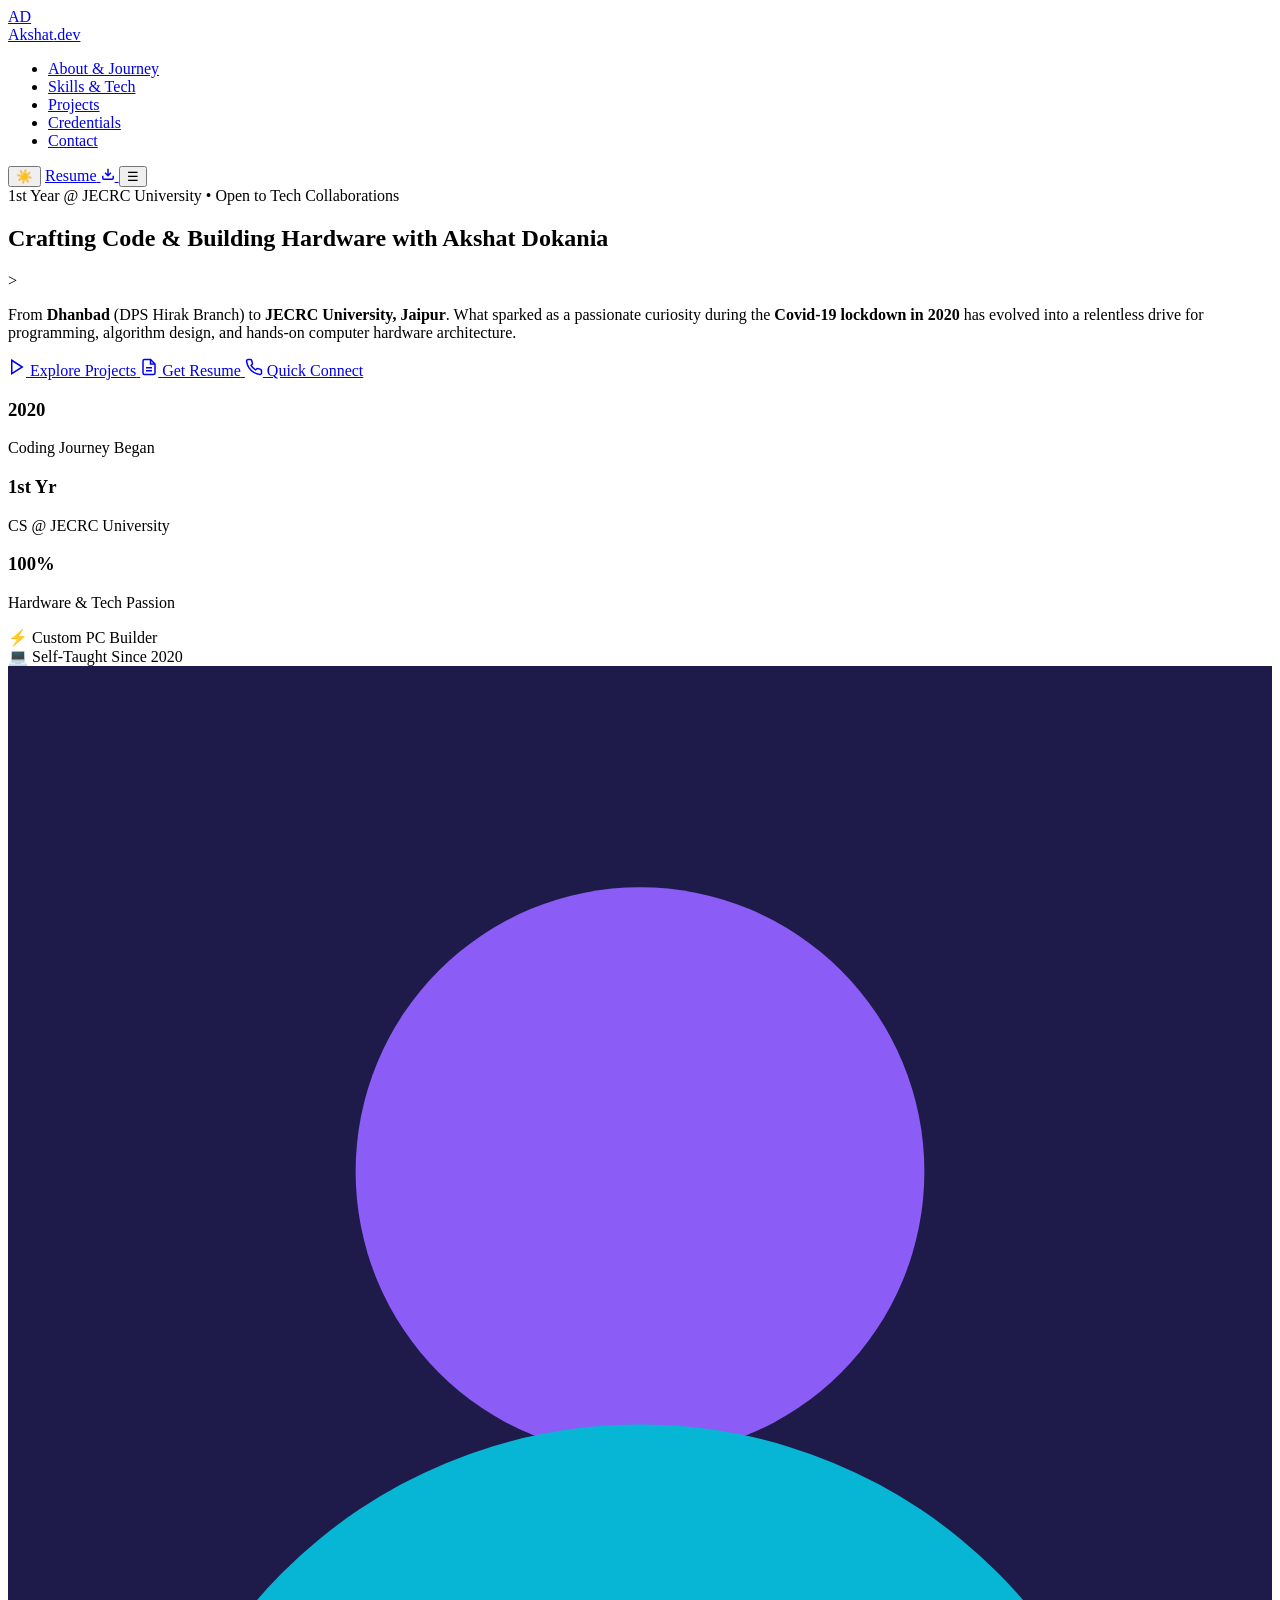
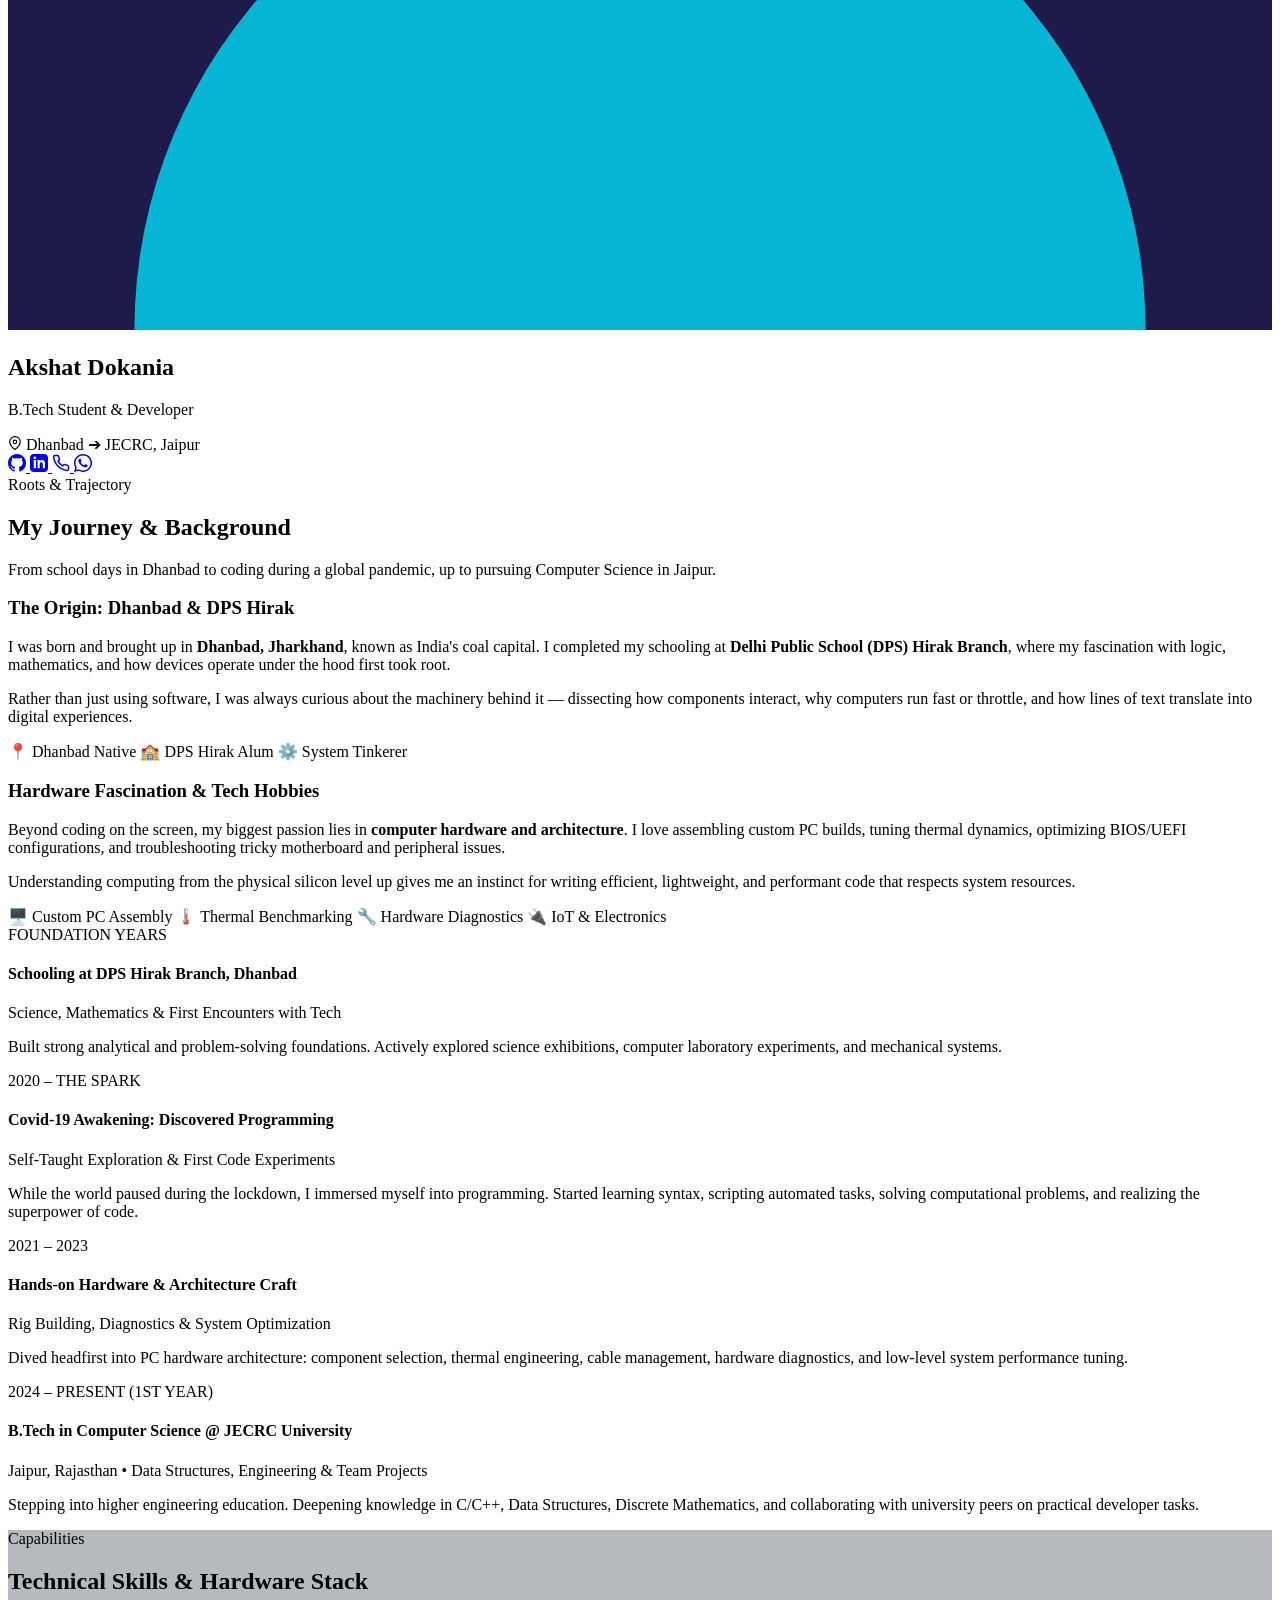
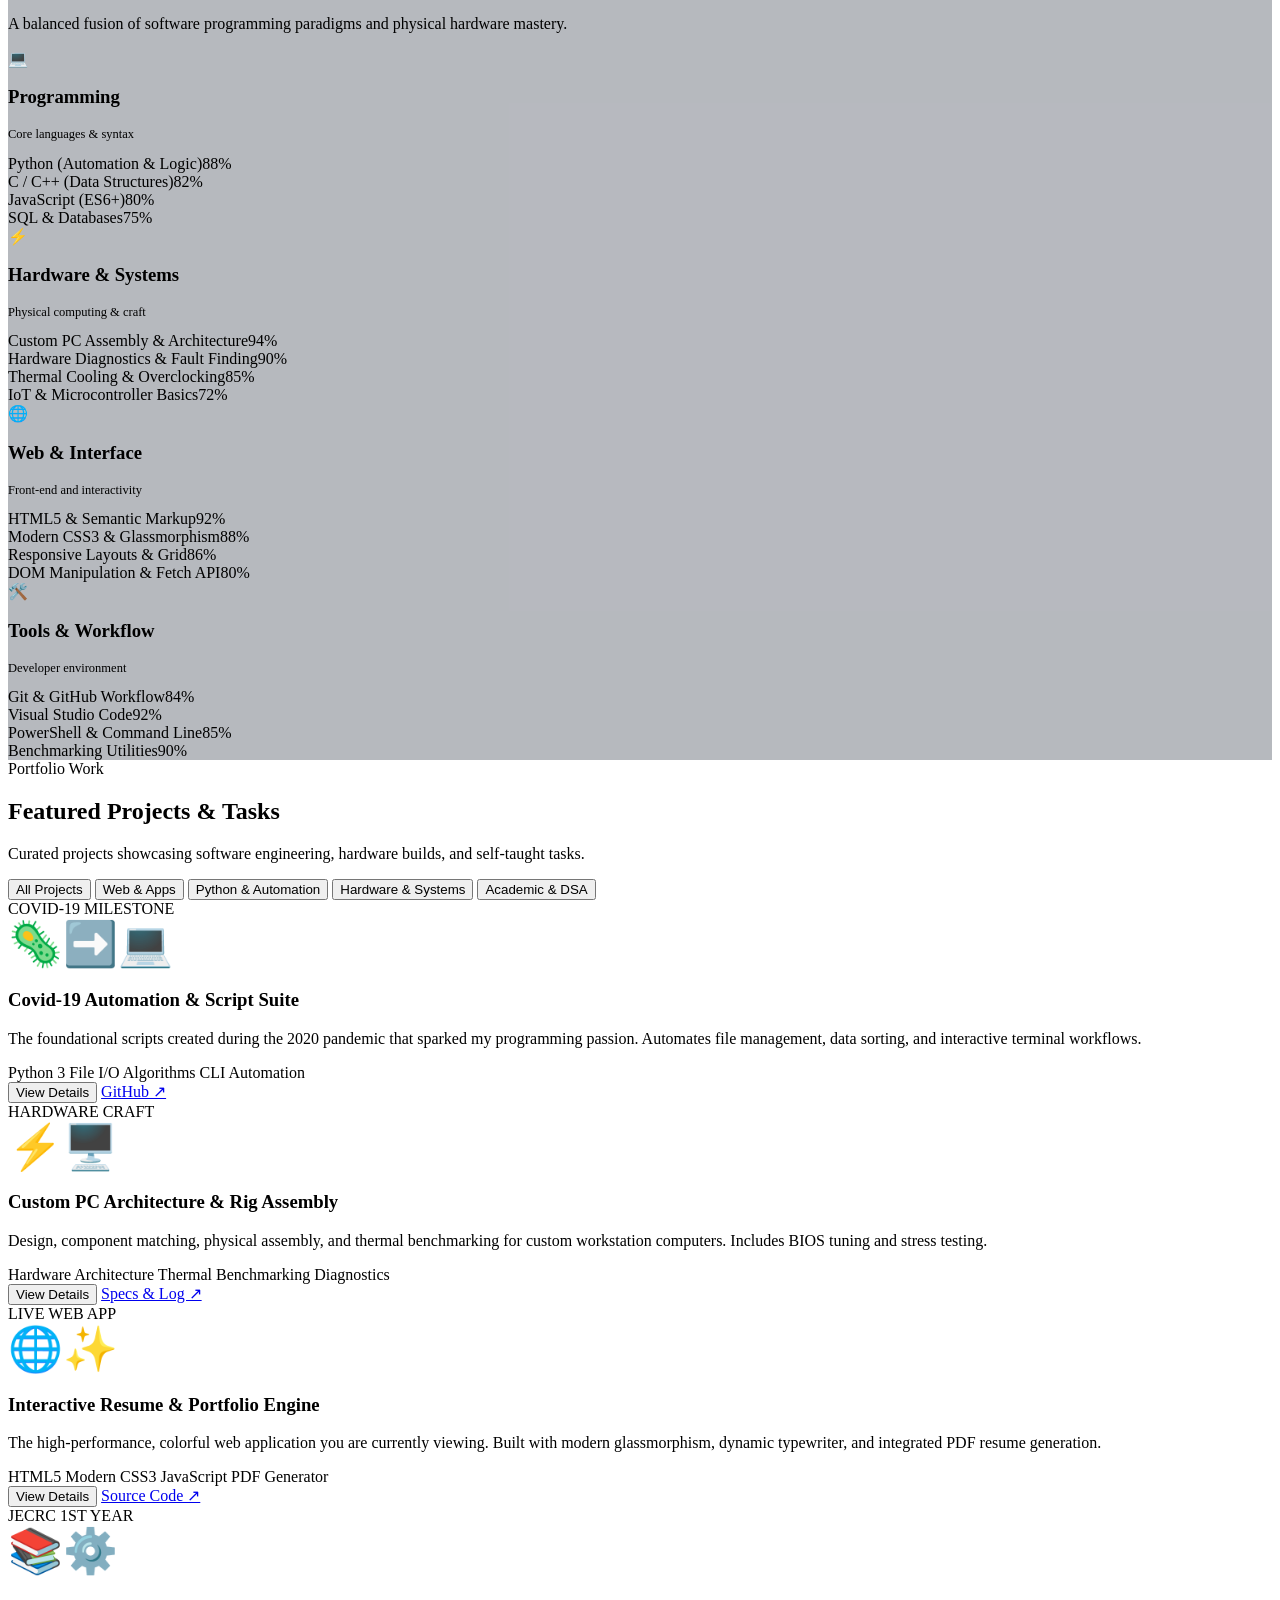
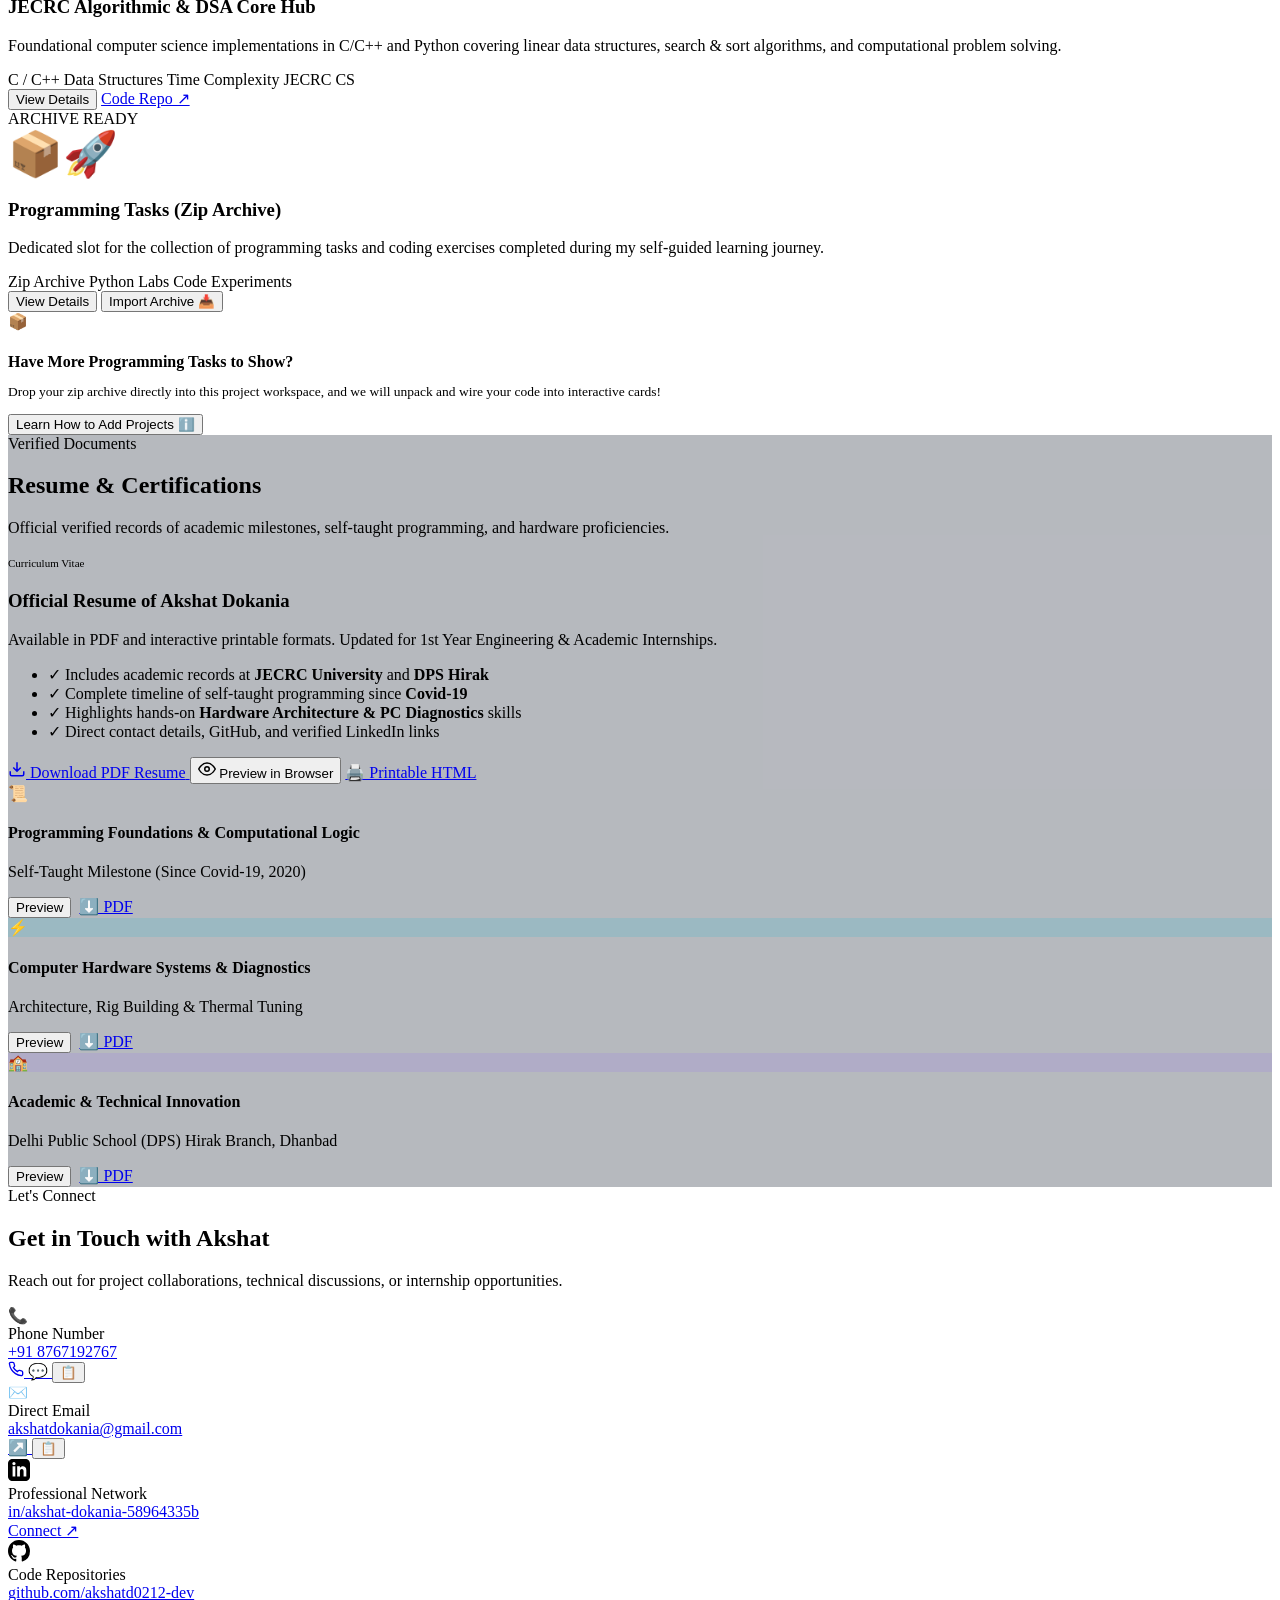
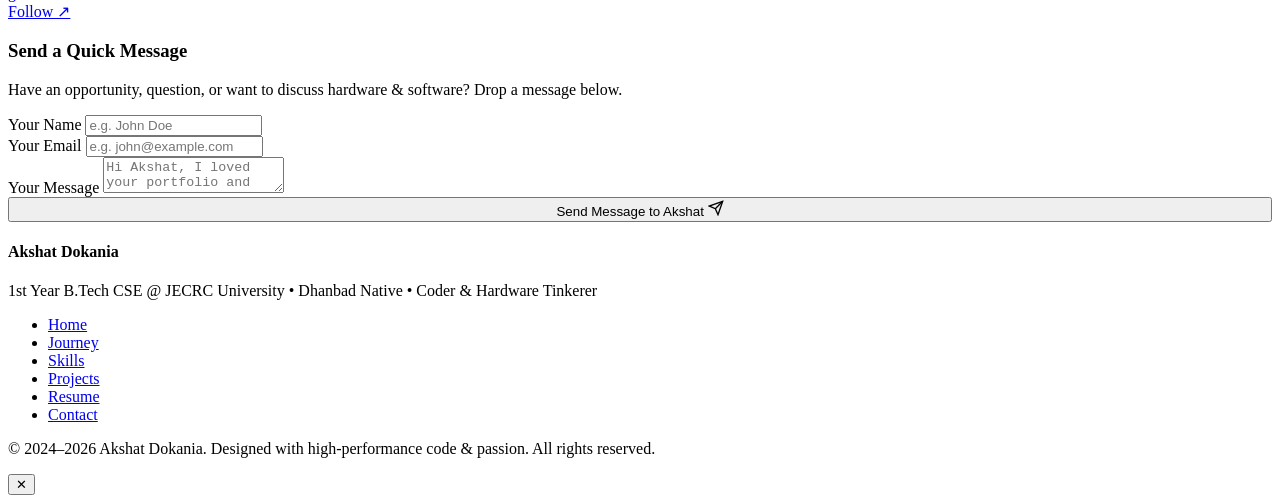
==== index.html @ ec069954 "Add files via upload" ====
<!DOCTYPE html>
<html lang="en" data-theme="dark">
<head>
  <meta charset="UTF-8">
  <meta name="viewport" content="width=device-width, initial-scale=1.0">
  <meta name="description" content="Portfolio & Resume of Akshat Dokania - 1st Year Computer Science Student at JECRC University, Self-Taught Programmer Since Covid-19, and Hardware Enthusiast from Dhanbad.">
  <meta name="keywords" content="Akshat Dokania, JECRC University, Dhanbad, DPS Hirak, Software Developer, Hardware Enthusiast, Portfolio, Resume">
  <meta name="author" content="Akshat Dokania">

  <title>Akshat Dokania | Developer & Hardware Enthusiast Portfolio</title>

  <!-- Favicon -->
  <link rel="icon" href="data:image/svg+xml,<svg xmlns=%22http://www.w3.org/2000/svg%22 viewBox=%220 0 100 100%22><text y=%22.9em%22 font-size=%2290%22>🚀</text></svg>">

  <!-- Main Stylesheet -->
  <link rel="stylesheet" href="css/style.css">
</head>
<body>

  <!-- Ambient Glowing Background Elements -->
  <div class="ambient-background" aria-hidden="true">
    <div class="orb orb-1"></div>
    <div class="orb orb-2"></div>
    <div class="orb orb-3"></div>
  </div>

  <!-- Sticky Glassmorphic Navigation -->
  <header class="navbar">
    <div class="nav-container">
      <a href="#hero" class="nav-logo">
        <div class="logo-badge">AD</div>
        <span>Akshat<span class="gradient-text">.dev</span></span>
      </a>

      <ul class="nav-links" id="nav-links">
        <li><a href="#about" class="nav-link">About & Journey</a></li>
        <li><a href="#skills" class="nav-link">Skills & Tech</a></li>
        <li><a href="#projects" class="nav-link">Projects</a></li>
        <li><a href="#credentials" class="nav-link">Credentials</a></li>
        <li><a href="#contact" class="nav-link">Contact</a></li>
      </ul>

      <div class="nav-actions">
        <button class="theme-toggle-btn" id="theme-toggle" title="Switch Theme" aria-label="Toggle Color Theme">
          ☀️
        </button>
        <a href="#credentials" class="btn btn-primary btn-sm">
          <span>Resume</span>
          <svg width="14" height="14" fill="none" stroke="currentColor" stroke-width="2.5" viewBox="0 0 24 24"><path d="M21 15v4a2 2 0 0 1-2 2H5a2 2 0 0 1-2-2v-4M7 10l5 5 5-5M12 15V3"/></svg>
        </a>
        <button class="mobile-menu-toggle" id="mobile-menu-toggle" aria-label="Toggle Navigation Menu">☰</button>
      </div>
    </div>
  </header>

  <!-- ==========================================================================
       HERO SECTION
       ========================================================================== -->
  <section id="hero" class="hero-section">
    <div class="container">
      <div class="hero-grid">
        
        <!-- Left: Intro & Copy -->
        <div class="hero-content">
          <div class="hero-status-pill">
            <span class="status-dot"></span>
            <span>1st Year @ JECRC University • Open to Tech Collaborations</span>
          </div>

          <h1 class="hero-headline">
            Crafting Code & Building Hardware with <span class="gradient-text">Akshat Dokania</span>
          </h1>

          <div class="hero-typewriter-container">
            <span>&gt; </span>
            <span id="typewriter-text"></span>
            <span class="typewriter-cursor"></span>
          </div>

          <p class="hero-bio">
            From <strong>Dhanbad</strong> (DPS Hirak Branch) to <strong>JECRC University, Jaipur</strong>. What sparked as a passionate curiosity during the <strong>Covid-19 lockdown in 2020</strong> has evolved into a relentless drive for programming, algorithm design, and hands-on computer hardware architecture.
          </p>

          <div class="hero-cta-group">
            <a href="#projects" class="btn btn-primary">
              <svg width="18" height="18" fill="none" stroke="currentColor" stroke-width="2" viewBox="0 0 24 24"><polygon points="5 3 19 12 5 21 5 3"/></svg>
              <span>Explore Projects</span>
            </a>
            <a href="#credentials" class="btn btn-secondary">
              <svg width="18" height="18" fill="none" stroke="currentColor" stroke-width="2" viewBox="0 0 24 24"><path d="M14 2H6a2 2 0 0 0-2 2v16a2 2 0 0 0 2 2h12a2 2 0 0 0 2-2V8z"/><polyline points="14 2 14 8 20 8"/><line x1="16" y1="13" x2="8" y2="13"/><line x1="16" y1="17" x2="8" y2="17"/></svg>
              <span>Get Resume</span>
            </a>
            <a href="#contact" class="btn btn-accent">
              <svg width="18" height="18" fill="none" stroke="currentColor" stroke-width="2" viewBox="0 0 24 24"><path d="M22 16.92v3a2 2 0 0 1-2.18 2 19.79 19.79 0 0 1-8.63-3.07 19.5 19.5 0 0 1-6-6 19.79 19.79 0 0 1-3.07-8.67A2 2 0 0 1 4.11 2h3a2 2 0 0 1 2 1.72 12.84 12.84 0 0 0 .7 2.81 2 2 0 0 1-.45 2.11L8.09 9.91a16 16 0 0 0 6 6l1.27-1.27a2 2 0 0 1 2.11-.45 12.84 12.84 0 0 0 2.81.7A2 2 0 0 1 22 16.92z"/></svg>
              <span>Quick Connect</span>
            </a>
          </div>

          <div class="hero-stats">
            <div class="stat-item">
              <h3 class="gradient-text">2020</h3>
              <p>Coding Journey Began</p>
            </div>
            <div class="stat-item">
              <h3 class="gradient-text-warm">1st Yr</h3>
              <p>CS @ JECRC University</p>
            </div>
            <div class="stat-item">
              <h3 class="gradient-text-emerald">100%</h3>
              <p>Hardware & Tech Passion</p>
            </div>
          </div>
        </div>

        <!-- Right: Profile Visual Card -->
        <div class="hero-visual">
          <div class="avatar-card-wrapper">
            
            <!-- Floating Badge 1: Hardware -->
            <div class="floating-badge floating-badge-1">
              <span>⚡ Custom PC Builder</span>
            </div>

            <!-- Floating Badge 2: Covid Awakening -->
            <div class="floating-badge floating-badge-2">
              <span>💻 Self-Taught Since 2020</span>
            </div>

            <div class="avatar-card">
              <div class="profile-img-box">
                <img src="assets/images/profile.jpg" alt="Akshat Dokania - Profile Photo" onerror="this.onerror=null; this.src='data:image/svg+xml;utf8,<svg xmlns=\'http://www.w3.org/2000/svg\' viewBox=\'0 0 200 200\'><rect width=\'200\' height=\'200\' fill=\'%231e1b4b\'/><circle cx=\'100\' cy=\'80\' r=\'45\' fill=\'%238b5cf6\'/><circle cx=\'100\' cy=\'200\' r=\'80\' fill=\'%2306b6d4\'/></svg>'">
              </div>

              <h2 class="avatar-card-name">Akshat Dokania</h2>
              <p class="avatar-card-role">B.Tech Student & Developer</p>
              
              <div class="avatar-location">
                <svg width="14" height="14" fill="none" stroke="currentColor" stroke-width="2" viewBox="0 0 24 24"><path d="M21 10c0 7-9 13-9 13s-9-6-9-13a9 9 0 0 1 18 0z"/><circle cx="12" cy="10" r="3"/></svg>
                <span>Dhanbad ➔ JECRC, Jaipur</span>
              </div>

              <div class="avatar-socials">
                <a href="https://github.com/akshatd0212-dev" target="_blank" class="social-icon-btn" title="GitHub Profile" aria-label="GitHub">
                  <svg width="18" height="18" fill="currentColor" viewBox="0 0 24 24"><path d="M12 0C5.37 0 0 5.37 0 12c0 5.31 3.435 9.795 8.205 11.385.6.105.825-.255.825-.57 0-.285-.015-1.23-.015-2.235-3.015.555-3.795-.735-4.035-1.41-.135-.345-.72-1.41-1.23-1.695-.42-.225-1.02-.78-.015-.795.945-.015 1.62.87 1.845 1.23 1.08 1.815 2.805 1.305 3.495.99.105-.78.42-1.305.765-1.605-2.67-.3-5.46-1.335-5.46-5.925 0-1.305.465-2.385 1.23-3.225-.12-.3-.54-1.53.12-3.18 0 0 1.005-.315 3.3 1.23.96-.27 1.98-.405 3-.405s2.04.135 3 .405c2.295-1.56 3.3-1.23 3.3-1.23.66 1.65.24 2.88.12 3.18.765.84 1.23 1.905 1.23 3.225 0 4.605-2.805 5.625-5.475 5.925.435.375.81 1.095.81 2.22 0 1.605-.015 2.895-.015 3.3 0 .315.225.69.825.57A12.02 12.02 0 0024 12c0-6.63-5.37-12-12-12z"/></svg>
                </a>
                <a href="https://www.linkedin.com/in/akshat-dokania-58964335b" target="_blank" class="social-icon-btn" title="LinkedIn Profile" aria-label="LinkedIn">
                  <svg width="18" height="18" fill="currentColor" viewBox="0 0 24 24"><path d="M19 0h-14c-2.761 0-5 2.239-5 5v14c0 2.761 2.239 5 5 5h14c2.762 0 5-2.239 5-5v-14c0-2.761-2.238-5-5-5zm-11 19h-3v-11h3v11zm-1.5-12.268c-.966 0-1.75-.79-1.75-1.764s.784-1.764 1.75-1.764 1.75.79 1.75 1.764-.783 1.764-1.75 1.764zm13.5 12.268h-3v-5.604c0-3.368-4-3.113-4 0v5.604h-3v-11h3v1.765c1.396-2.586 7-2.777 7 2.476v6.759z"/></svg>
                </a>
                <a href="tel:8767192767" class="social-icon-btn" title="Call Direct" aria-label="Phone Call">
                  <svg width="18" height="18" fill="none" stroke="currentColor" stroke-width="2" viewBox="0 0 24 24"><path d="M22 16.92v3a2 2 0 0 1-2.18 2 19.79 19.79 0 0 1-8.63-3.07 19.5 19.5 0 0 1-6-6 19.79 19.79 0 0 1-3.07-8.67A2 2 0 0 1 4.11 2h3a2 2 0 0 1 2 1.72 12.84 12.84 0 0 0 .7 2.81 2 2 0 0 1-.45 2.11L8.09 9.91a16 16 0 0 0 6 6l1.27-1.27a2 2 0 0 1 2.11-.45 12.84 12.84 0 0 0 2.81.7A2 2 0 0 1 22 16.92z"/></svg>
                </a>
                <a href="https://wa.me/918767192767" target="_blank" class="social-icon-btn" title="Chat on WhatsApp" aria-label="WhatsApp">
                  <svg width="18" height="18" fill="currentColor" viewBox="0 0 24 24"><path d="M12.031 0C5.394 0 0 5.395 0 12.031c0 2.122.553 4.184 1.605 6.01L.06 24l6.136-1.61c1.76 1 3.766 1.54 5.835 1.54 6.637 0 12.031-5.395 12.031-12.031C24.062 5.395 18.668 0 12.031 0zm0 22.023c-1.815 0-3.59-.49-5.143-1.417l-.368-.22-3.826 1 1.02-3.73-.24-.383A9.97 9.97 0 0 1 2.006 12.03c0-5.528 4.498-10.026 10.025-10.026 5.528 0 10.026 4.498 10.026 10.026 0 5.528-4.498 10.026-10.026 10.026zm5.495-7.518c-.302-.15-1.785-.88-2.062-.98-.277-.1-.479-.15-.681.15-.202.302-.782.98-.958 1.181-.176.2-.353.226-.655.076-.302-.15-1.275-.47-2.428-1.498-.898-.8-1.503-1.789-1.68-2.091-.176-.302-.019-.465.132-.615.136-.135.302-.352.454-.528.151-.176.202-.302.302-.503.101-.2.05-.377-.025-.528-.075-.15-.68-1.637-.932-2.242-.245-.59-.494-.51-.68-.52l-.578-.01c-.201 0-.528.075-.805.377-.277.301-1.058 1.034-1.058 2.522 0 1.487 1.083 2.924 1.234 3.125.151.201 2.132 3.256 5.166 4.566.721.312 1.284.498 1.724.638.725.23 1.385.198 1.906.12.58-.087 1.785-.73 2.037-1.434.252-.704.252-1.307.176-1.433-.075-.126-.276-.201-.578-.352z"/></svg>
                </a>
              </div>
            </div>
          </div>
        </div>

      </div>
    </div>
  </section>

  <!-- ==========================================================================
       ABOUT & JOURNEY TIMELINE
       ========================================================================== -->
  <section id="about">
    <div class="container">
      <div class="section-header">
        <span class="section-tag">Roots & Trajectory</span>
        <h2 class="section-title">My Journey & <span class="gradient-text">Background</span></h2>
        <p class="section-subtitle">From school days in Dhanbad to coding during a global pandemic, up to pursuing Computer Science in Jaipur.</p>
      </div>

      <!-- About Story Summary Cards -->
      <div class="about-grid">
        <div class="about-text-card">
          <h3>The Origin: Dhanbad & DPS Hirak</h3>
          <p>
            I was born and brought up in <strong>Dhanbad, Jharkhand</strong>, known as India's coal capital. I completed my schooling at <strong>Delhi Public School (DPS) Hirak Branch</strong>, where my fascination with logic, mathematics, and how devices operate under the hood first took root.
          </p>
          <p>
            Rather than just using software, I was always curious about the machinery behind it — dissecting how components interact, why computers run fast or throttle, and how lines of text translate into digital experiences.
          </p>
          <div class="hobbies-pill-wrap">
            <span class="hobby-pill">📍 Dhanbad Native</span>
            <span class="hobby-pill">🏫 DPS Hirak Alum</span>
            <span class="hobby-pill">⚙️ System Tinkerer</span>
          </div>
        </div>

        <div class="about-text-card">
          <h3>Hardware Fascination & Tech Hobbies</h3>
          <p>
            Beyond coding on the screen, my biggest passion lies in <strong>computer hardware and architecture</strong>. I love assembling custom PC builds, tuning thermal dynamics, optimizing BIOS/UEFI configurations, and troubleshooting tricky motherboard and peripheral issues.
          </p>
          <p>
            Understanding computing from the physical silicon level up gives me an instinct for writing efficient, lightweight, and performant code that respects system resources.
          </p>
          <div class="hobbies-pill-wrap">
            <span class="hobby-pill">🖥️ Custom PC Assembly</span>
            <span class="hobby-pill">🌡️ Thermal Benchmarking</span>
            <span class="hobby-pill">🔧 Hardware Diagnostics</span>
            <span class="hobby-pill">🔌 IoT & Electronics</span>
          </div>
        </div>
      </div>

      <!-- Interactive Timeline -->
      <div class="timeline-container">
        <div class="timeline-line"></div>

        <!-- Node 1: DPS Hirak -->
        <div class="timeline-item">
          <div class="timeline-dot" style="border-color: var(--cyan); box-shadow: var(--glow-cyan);"></div>
          <div class="timeline-content">
            <div class="timeline-date">FOUNDATION YEARS</div>
            <h4 class="timeline-title">Schooling at DPS Hirak Branch, Dhanbad</h4>
            <div class="timeline-sub">Science, Mathematics & First Encounters with Tech</div>
            <p class="timeline-text">
              Built strong analytical and problem-solving foundations. Actively explored science exhibitions, computer laboratory experiments, and mechanical systems.
            </p>
          </div>
        </div>

        <!-- Node 2: Covid-19 Awakening -->
        <div class="timeline-item">
          <div class="timeline-dot" style="border-color: var(--violet); box-shadow: var(--glow-violet);"></div>
          <div class="timeline-content">
            <div class="timeline-date">2020 – THE SPARK</div>
            <h4 class="timeline-title">Covid-19 Awakening: Discovered Programming</h4>
            <div class="timeline-sub">Self-Taught Exploration & First Code Experiments</div>
            <p class="timeline-text">
              While the world paused during the lockdown, I immersed myself into programming. Started learning syntax, scripting automated tasks, solving computational problems, and realizing the superpower of code.
            </p>
          </div>
        </div>

        <!-- Node 3: Hardware & Systems Mastery -->
        <div class="timeline-item">
          <div class="timeline-dot" style="border-color: var(--orange); box-shadow: 0 0 20px rgba(249, 115, 22, 0.4);"></div>
          <div class="timeline-content">
            <div class="timeline-date">2021 – 2023</div>
            <h4 class="timeline-title">Hands-on Hardware & Architecture Craft</h4>
            <div class="timeline-sub">Rig Building, Diagnostics & System Optimization</div>
            <p class="timeline-text">
              Dived headfirst into PC hardware architecture: component selection, thermal engineering, cable management, hardware diagnostics, and low-level system performance tuning.
            </p>
          </div>
        </div>

        <!-- Node 4: JECRC University -->
        <div class="timeline-item">
          <div class="timeline-dot" style="border-color: var(--emerald); box-shadow: 0 0 20px rgba(16, 185, 129, 0.4);"></div>
          <div class="timeline-content">
            <div class="timeline-date">2024 – PRESENT (1ST YEAR)</div>
            <h4 class="timeline-title">B.Tech in Computer Science @ JECRC University</h4>
            <div class="timeline-sub">Jaipur, Rajasthan • Data Structures, Engineering & Team Projects</div>
            <p class="timeline-text">
              Stepping into higher engineering education. Deepening knowledge in C/C++, Data Structures, Discrete Mathematics, and collaborating with university peers on practical developer tasks.
            </p>
          </div>
        </div>

      </div>

    </div>
  </section>

  <!-- ==========================================================================
       SKILLS & HARDWARE ECOSYSTEM
       ========================================================================== -->
  <section id="skills" style="background: rgba(15, 23, 42, 0.3);">
    <div class="container">
      <div class="section-header">
        <span class="section-tag">Capabilities</span>
        <h2 class="section-title">Technical Skills & <span class="gradient-text">Hardware Stack</span></h2>
        <p class="section-subtitle">A balanced fusion of software programming paradigms and physical hardware mastery.</p>
      </div>

      <div class="skills-grid">
        
        <!-- Category 1: Languages -->
        <div class="skill-category-card">
          <div class="skill-cat-header">
            <div class="skill-cat-icon icon-code">💻</div>
            <div>
              <h3>Programming</h3>
              <p style="font-size: 12.5px; color: var(--text-muted);">Core languages & syntax</p>
            </div>
          </div>

          <div class="skill-item">
            <div class="skill-info"><span>Python (Automation & Logic)</span><span>88%</span></div>
            <div class="skill-bar-bg"><div class="skill-bar-fill fill-cyan" style="width: 88%;"></div></div>
          </div>
          <div class="skill-item">
            <div class="skill-info"><span>C / C++ (Data Structures)</span><span>82%</span></div>
            <div class="skill-bar-bg"><div class="skill-bar-fill fill-purple" style="width: 82%;"></div></div>
          </div>
          <div class="skill-item">
            <div class="skill-info"><span>JavaScript (ES6+)</span><span>80%</span></div>
            <div class="skill-bar-bg"><div class="skill-bar-fill fill-emerald" style="width: 80%;"></div></div>
          </div>
          <div class="skill-item">
            <div class="skill-info"><span>SQL & Databases</span><span>75%</span></div>
            <div class="skill-bar-bg"><div class="skill-bar-fill fill-orange" style="width: 75%;"></div></div>
          </div>
        </div>

        <!-- Category 2: Hardware & Systems -->
        <div class="skill-category-card">
          <div class="skill-cat-header">
            <div class="skill-cat-icon icon-hardware">⚡</div>
            <div>
              <h3>Hardware & Systems</h3>
              <p style="font-size: 12.5px; color: var(--text-muted);">Physical computing & craft</p>
            </div>
          </div>

          <div class="skill-item">
            <div class="skill-info"><span>Custom PC Assembly & Architecture</span><span>94%</span></div>
            <div class="skill-bar-bg"><div class="skill-bar-fill fill-orange" style="width: 94%;"></div></div>
          </div>
          <div class="skill-item">
            <div class="skill-info"><span>Hardware Diagnostics & Fault Finding</span><span>90%</span></div>
            <div class="skill-bar-bg"><div class="skill-bar-fill fill-cyan" style="width: 90%;"></div></div>
          </div>
          <div class="skill-item">
            <div class="skill-info"><span>Thermal Cooling & Overclocking</span><span>85%</span></div>
            <div class="skill-bar-bg"><div class="skill-bar-fill fill-purple" style="width: 85%;"></div></div>
          </div>
          <div class="skill-item">
            <div class="skill-info"><span>IoT & Microcontroller Basics</span><span>72%</span></div>
            <div class="skill-bar-bg"><div class="skill-bar-fill fill-emerald" style="width: 72%;"></div></div>
          </div>
        </div>

        <!-- Category 3: Web & UI -->
        <div class="skill-category-card">
          <div class="skill-cat-header">
            <div class="skill-cat-icon icon-web">🌐</div>
            <div>
              <h3>Web & Interface</h3>
              <p style="font-size: 12.5px; color: var(--text-muted);">Front-end and interactivity</p>
            </div>
          </div>

          <div class="skill-item">
            <div class="skill-info"><span>HTML5 & Semantic Markup</span><span>92%</span></div>
            <div class="skill-bar-bg"><div class="skill-bar-fill fill-emerald" style="width: 92%;"></div></div>
          </div>
          <div class="skill-item">
            <div class="skill-info"><span>Modern CSS3 & Glassmorphism</span><span>88%</span></div>
            <div class="skill-bar-bg"><div class="skill-bar-fill fill-purple" style="width: 88%;"></div></div>
          </div>
          <div class="skill-item">
            <div class="skill-info"><span>Responsive Layouts & Grid</span><span>86%</span></div>
            <div class="skill-bar-bg"><div class="skill-bar-fill fill-cyan" style="width: 86%;"></div></div>
          </div>
          <div class="skill-item">
            <div class="skill-info"><span>DOM Manipulation & Fetch API</span><span>80%</span></div>
            <div class="skill-bar-bg"><div class="skill-bar-fill fill-orange" style="width: 80%;"></div></div>
          </div>
        </div>

        <!-- Category 4: Tools & Workflow -->
        <div class="skill-category-card">
          <div class="skill-cat-header">
            <div class="skill-cat-icon icon-tools">🛠️</div>
            <div>
              <h3>Tools & Workflow</h3>
              <p style="font-size: 12.5px; color: var(--text-muted);">Developer environment</p>
            </div>
          </div>

          <div class="skill-item">
            <div class="skill-info"><span>Git & GitHub Workflow</span><span>84%</span></div>
            <div class="skill-bar-bg"><div class="skill-bar-fill fill-purple" style="width: 84%;"></div></div>
          </div>
          <div class="skill-item">
            <div class="skill-info"><span>Visual Studio Code</span><span>92%</span></div>
            <div class="skill-bar-bg"><div class="skill-bar-fill fill-cyan" style="width: 92%;"></div></div>
          </div>
          <div class="skill-item">
            <div class="skill-info"><span>PowerShell & Command Line</span><span>85%</span></div>
            <div class="skill-bar-bg"><div class="skill-bar-fill fill-orange" style="width: 85%;"></div></div>
          </div>
          <div class="skill-item">
            <div class="skill-info"><span>Benchmarking Utilities</span><span>90%</span></div>
            <div class="skill-bar-bg"><div class="skill-bar-fill fill-emerald" style="width: 90%;"></div></div>
          </div>
        </div>

      </div>
    </div>
  </section>

  <!-- ==========================================================================
       PROJECTS SHOWCASE
       ========================================================================== -->
  <section id="projects">
    <div class="container">
      <div class="section-header">
        <span class="section-tag">Portfolio Work</span>
        <h2 class="section-title">Featured <span class="gradient-text">Projects & Tasks</span></h2>
        <p class="section-subtitle">Curated projects showcasing software engineering, hardware builds, and self-taught tasks.</p>
      </div>

      <!-- Filter Buttons -->
      <div class="project-filters">
        <button class="filter-btn active" data-filter="all">All Projects</button>
        <button class="filter-btn" data-filter="web">Web & Apps</button>
        <button class="filter-btn" data-filter="python">Python & Automation</button>
        <button class="filter-btn" data-filter="hardware">Hardware & Systems</button>
        <button class="filter-btn" data-filter="academic">Academic & DSA</button>
      </div>

      <!-- Projects Grid -->
      <div class="projects-grid">

        <!-- Project 1: Covid-19 Origin -->
        <div class="project-card" data-category="python">
          <div class="project-banner">
            <div class="project-banner-bg" style="background: linear-gradient(135deg, #1e1b4b, #312e81, #06b6d4);"></div>
            <div class="banner-overlay"></div>
            <div class="project-tag-pill">COVID-19 MILESTONE</div>
            <div style="font-size: 44px; z-index: 1;">🦠➡️💻</div>
          </div>
          <div class="project-content">
            <h3 class="project-title">Covid-19 Automation & Script Suite</h3>
            <p class="project-desc">
              The foundational scripts created during the 2020 pandemic that sparked my programming passion. Automates file management, data sorting, and interactive terminal workflows.
            </p>
            <div class="project-tech-tags">
              <span class="tech-badge">Python 3</span>
              <span class="tech-badge">File I/O</span>
              <span class="tech-badge">Algorithms</span>
              <span class="tech-badge">CLI Automation</span>
            </div>
            <div class="project-actions">
              <button class="btn btn-primary btn-sm view-project-btn" data-project-id="covid-toolkit">
                View Details
              </button>
              <a href="https://github.com/akshatd0212-dev" target="_blank" class="btn btn-secondary btn-sm" aria-label="GitHub Repository">
                GitHub ↗
              </a>
            </div>
          </div>
        </div>

        <!-- Project 2: Hardware Architecture -->
        <div class="project-card" data-category="hardware">
          <div class="project-banner">
            <div class="project-banner-bg" style="background: linear-gradient(135deg, #431407, #7c2d12, #ea580c);"></div>
            <div class="banner-overlay"></div>
            <div class="project-tag-pill" style="color: var(--orange); border-color: rgba(249,115,22,0.4);">HARDWARE CRAFT</div>
            <div style="font-size: 44px; z-index: 1;">⚡🖥️</div>
          </div>
          <div class="project-content">
            <h3 class="project-title">Custom PC Architecture & Rig Assembly</h3>
            <p class="project-desc">
              Design, component matching, physical assembly, and thermal benchmarking for custom workstation computers. Includes BIOS tuning and stress testing.
            </p>
            <div class="project-tech-tags">
              <span class="tech-badge">Hardware Architecture</span>
              <span class="tech-badge">Thermal Benchmarking</span>
              <span class="tech-badge">Diagnostics</span>
            </div>
            <div class="project-actions">
              <button class="btn btn-primary btn-sm view-project-btn" data-project-id="hardware-rig">
                View Details
              </button>
              <a href="https://github.com/akshatd0212-dev" target="_blank" class="btn btn-secondary btn-sm">
                Specs & Log ↗
              </a>
            </div>
          </div>
        </div>

        <!-- Project 3: Interactive Portfolio -->
        <div class="project-card" data-category="web">
          <div class="project-banner">
            <div class="project-banner-bg" style="background: linear-gradient(135deg, #022c22, #064e3b, #059669);"></div>
            <div class="banner-overlay"></div>
            <div class="project-tag-pill" style="color: var(--emerald); border-color: rgba(16,185,129,0.4);">LIVE WEB APP</div>
            <div style="font-size: 44px; z-index: 1;">🌐✨</div>
          </div>
          <div class="project-content">
            <h3 class="project-title">Interactive Resume & Portfolio Engine</h3>
            <p class="project-desc">
              The high-performance, colorful web application you are currently viewing. Built with modern glassmorphism, dynamic typewriter, and integrated PDF resume generation.
            </p>
            <div class="project-tech-tags">
              <span class="tech-badge">HTML5</span>
              <span class="tech-badge">Modern CSS3</span>
              <span class="tech-badge">JavaScript</span>
              <span class="tech-badge">PDF Generator</span>
            </div>
            <div class="project-actions">
              <button class="btn btn-primary btn-sm view-project-btn" data-project-id="portfolio-app">
                View Details
              </button>
              <a href="https://github.com/akshatd0212-dev" target="_blank" class="btn btn-secondary btn-sm">
                Source Code ↗
              </a>
            </div>
          </div>
        </div>

        <!-- Project 4: Academic DSA Hub -->
        <div class="project-card" data-category="academic">
          <div class="project-banner">
            <div class="project-banner-bg" style="background: linear-gradient(135deg, #172554, #1e3a8a, #3b82f6);"></div>
            <div class="banner-overlay"></div>
            <div class="project-tag-pill" style="color: var(--blue); border-color: rgba(59,130,246,0.4);">JECRC 1ST YEAR</div>
            <div style="font-size: 44px; z-index: 1;">📚⚙️</div>
          </div>
          <div class="project-content">
            <h3 class="project-title">JECRC Algorithmic & DSA Core Hub</h3>
            <p class="project-desc">
              Foundational computer science implementations in C/C++ and Python covering linear data structures, search & sort algorithms, and computational problem solving.
            </p>
            <div class="project-tech-tags">
              <span class="tech-badge">C / C++</span>
              <span class="tech-badge">Data Structures</span>
              <span class="tech-badge">Time Complexity</span>
              <span class="tech-badge">JECRC CS</span>
            </div>
            <div class="project-actions">
              <button class="btn btn-primary btn-sm view-project-btn" data-project-id="dsa-hub">
                View Details
              </button>
              <a href="https://github.com/akshatd0212-dev" target="_blank" class="btn btn-secondary btn-sm">
                Code Repo ↗
              </a>
            </div>
          </div>
        </div>

        <!-- Project 5: Zip File Programming Tasks Container -->
        <div class="project-card" data-category="python web">
          <div class="project-banner">
            <div class="project-banner-bg" style="background: linear-gradient(135deg, #3b0764, #581c87, #9333ea);"></div>
            <div class="banner-overlay"></div>
            <div class="project-tag-pill" style="color: var(--pink); border-color: rgba(236,72,153,0.4);">ARCHIVE READY</div>
            <div style="font-size: 44px; z-index: 1;">📦🚀</div>
          </div>
          <div class="project-content">
            <h3 class="project-title">Programming Tasks (Zip Archive)</h3>
            <p class="project-desc">
              Dedicated slot for the collection of programming tasks and coding exercises completed during my self-guided learning journey.
            </p>
            <div class="project-tech-tags">
              <span class="tech-badge">Zip Archive</span>
              <span class="tech-badge">Python Labs</span>
              <span class="tech-badge">Code Experiments</span>
            </div>
            <div class="project-actions">
              <button class="btn btn-primary btn-sm view-project-btn" data-project-id="zip-tasks">
                View Details
              </button>
              <button class="btn btn-secondary btn-sm" id="zip-guide-btn">
                Import Archive 📥
              </button>
            </div>
          </div>
        </div>

      </div>

      <!-- Helper Notice Box for Zip File Projects -->
      <div class="zip-notice-box">
        <div class="zip-notice-info">
          <div class="zip-notice-icon">📦</div>
          <div>
            <h4 style="font-size: 16px; font-weight: 700; margin-bottom: 2px;">Have More Programming Tasks to Show?</h4>
            <p style="font-size: 13.5px; color: var(--text-secondary);">
              Drop your zip archive directly into this project workspace, and we will unpack and wire your code into interactive cards!
            </p>
          </div>
        </div>
        <button class="btn btn-secondary btn-sm" onclick="document.getElementById('zip-guide-btn').click()">
          Learn How to Add Projects ℹ️
        </button>
      </div>

    </div>
  </section>

  <!-- ==========================================================================
       CREDENTIALS & DOWNLOADS (RESUME & CERTIFICATIONS)
       ========================================================================== -->
  <section id="credentials" style="background: rgba(15, 23, 42, 0.3);">
    <div class="container">
      <div class="section-header">
        <span class="section-tag">Verified Documents</span>
        <h2 class="section-title">Resume & <span class="gradient-text">Certifications</span></h2>
        <p class="section-subtitle">Official verified records of academic milestones, self-taught programming, and hardware proficiencies.</p>
      </div>

      <div class="credentials-grid">
        
        <!-- Left: Download Resume Card -->
        <div class="resume-download-card">
          <div>
            <div class="resume-card-header">
              <span class="section-tag" style="font-size: 11px; margin-bottom: 8px;">Curriculum Vitae</span>
              <h3>Official Resume of Akshat Dokania</h3>
              <p>Available in PDF and interactive printable formats. Updated for 1st Year Engineering & Academic Internships.</p>
            </div>

            <ul class="resume-features">
              <li>
                <span>✓</span>
                <span>Includes academic records at <strong>JECRC University</strong> and <strong>DPS Hirak</strong></span>
              </li>
              <li>
                <span>✓</span>
                <span>Complete timeline of self-taught programming since <strong>Covid-19</strong></span>
              </li>
              <li>
                <span>✓</span>
                <span>Highlights hands-on <strong>Hardware Architecture & PC Diagnostics</strong> skills</span>
              </li>
              <li>
                <span>✓</span>
                <span>Direct contact details, GitHub, and verified LinkedIn links</span>
              </li>
            </ul>
          </div>

          <div class="resume-actions-group">
            <a href="assets/docs/Akshat_Dokania_Resume.pdf" download="Akshat_Dokania_Resume.pdf" class="btn btn-primary">
              <svg width="18" height="18" fill="none" stroke="currentColor" stroke-width="2" viewBox="0 0 24 24"><path d="M21 15v4a2 2 0 0 1-2 2H5a2 2 0 0 1-2-2v-4M7 10l5 5 5-5M12 15V3"/></svg>
              <span>Download PDF Resume</span>
            </a>
            <button id="preview-resume-btn" class="btn btn-secondary">
              <svg width="18" height="18" fill="none" stroke="currentColor" stroke-width="2" viewBox="0 0 24 24"><path d="M1 12s4-8 11-8 11 8 11 8-4 8-11 8-11-8-11-8z"/><circle cx="12" cy="12" r="3"/></svg>
              <span>Preview in Browser</span>
            </button>
            <a href="assets/docs/Akshat_Dokania_Resume.html" target="_blank" class="btn btn-secondary" title="Open Clean Printable Page">
              🖨️ Printable HTML
            </a>
          </div>
        </div>

        <!-- Right: Certifications List -->
        <div class="certs-list">
          
          <!-- Cert 1 -->
          <div class="cert-card">
            <div class="cert-left">
              <div class="cert-badge-icon">📜</div>
              <div>
                <h4 class="cert-title">Programming Foundations & Computational Logic</h4>
                <p class="cert-issuer">Self-Taught Milestone (Since Covid-19, 2020)</p>
              </div>
            </div>
            <div style="display: flex; gap: 8px;">
              <button class="btn btn-secondary btn-sm view-cert-btn" 
                      data-cert-title="Programming Foundations & Computational Logic"
                      data-cert-issuer="Self-Taught Milestone (Covid-19 Awakening)"
                      data-cert-file="Programming_Foundations_Certificate.pdf">
                Preview
              </button>
              <a href="assets/docs/Programming_Foundations_Certificate.pdf" download="Programming_Foundations_Certificate.pdf" class="btn btn-emerald btn-sm" title="Download Certificate">
                ⬇️ PDF
              </a>
            </div>
          </div>

          <!-- Cert 2 -->
          <div class="cert-card">
            <div class="cert-left">
              <div class="cert-badge-icon" style="background: rgba(6, 182, 212, 0.15); border-color: rgba(6, 182, 212, 0.3); color: var(--cyan);">⚡</div>
              <div>
                <h4 class="cert-title">Computer Hardware Systems & Diagnostics</h4>
                <p class="cert-issuer">Architecture, Rig Building & Thermal Tuning</p>
              </div>
            </div>
            <div style="display: flex; gap: 8px;">
              <button class="btn btn-secondary btn-sm view-cert-btn" 
                      data-cert-title="Computer Hardware Systems & Diagnostics"
                      data-cert-issuer="Architecture, Rig Building & Thermal Tuning"
                      data-cert-file="Hardware_and_Systems_Certificate.pdf">
                Preview
              </button>
              <a href="assets/docs/Hardware_and_Systems_Certificate.pdf" download="Hardware_and_Systems_Certificate.pdf" class="btn btn-emerald btn-sm" title="Download Certificate">
                ⬇️ PDF
              </a>
            </div>
          </div>

          <!-- Cert 3 -->
          <div class="cert-card">
            <div class="cert-left">
              <div class="cert-badge-icon" style="background: rgba(139, 92, 246, 0.15); border-color: rgba(139, 92, 246, 0.3); color: var(--violet);">🏫</div>
              <div>
                <h4 class="cert-title">Academic & Technical Innovation</h4>
                <p class="cert-issuer">Delhi Public School (DPS) Hirak Branch, Dhanbad</p>
              </div>
            </div>
            <div style="display: flex; gap: 8px;">
              <button class="btn btn-secondary btn-sm view-cert-btn" 
                      data-cert-title="Academic & Technical Innovation"
                      data-cert-issuer="DPS Hirak Branch, Dhanbad"
                      data-cert-file="DPS_Academic_Excellence.pdf">
                Preview
              </button>
              <a href="assets/docs/DPS_Academic_Excellence.pdf" download="DPS_Academic_Excellence.pdf" class="btn btn-emerald btn-sm" title="Download Certificate">
                ⬇️ PDF
              </a>
            </div>
          </div>

        </div>

      </div>
    </div>
  </section>

  <!-- ==========================================================================
       CONTACT HUB SECTION
       ========================================================================== -->
  <section id="contact">
    <div class="container">
      <div class="section-header">
        <span class="section-tag">Let's Connect</span>
        <h2 class="section-title">Get in Touch with <span class="gradient-text">Akshat</span></h2>
        <p class="section-subtitle">Reach out for project collaborations, technical discussions, or internship opportunities.</p>
      </div>

      <div class="contact-grid">
        
        <!-- Left: Quick Contact Info & Socials -->
        <div class="contact-info-panel">
          
          <!-- Phone Card -->
          <div class="contact-quick-card">
            <div class="contact-item-left">
              <div class="contact-icon-box box-phone">📞</div>
              <div>
                <div class="contact-item-title">Phone Number</div>
                <a href="tel:8767192767" class="contact-item-val">+91 8767192767</a>
              </div>
            </div>
            <div class="contact-item-actions">
              <a href="tel:8767192767" class="copy-btn" title="Call Now">
                <svg width="16" height="16" fill="none" stroke="currentColor" stroke-width="2" viewBox="0 0 24 24"><path d="M22 16.92v3a2 2 0 0 1-2.18 2 19.79 19.79 0 0 1-8.63-3.07 19.5 19.5 0 0 1-6-6 19.79 19.79 0 0 1-3.07-8.67A2 2 0 0 1 4.11 2h3a2 2 0 0 1 2 1.72 12.84 12.84 0 0 0 .7 2.81 2 2 0 0 1-.45 2.11L8.09 9.91a16 16 0 0 0 6 6l1.27-1.27a2 2 0 0 1 2.11-.45 12.84 12.84 0 0 0 2.81.7A2 2 0 0 1 22 16.92z"/></svg>
              </a>
              <a href="https://wa.me/918767192767" target="_blank" class="copy-btn" title="WhatsApp Chat">
                💬
              </a>
              <button class="copy-btn copy-action-btn" data-copy-text="8767192767" data-copy-label="Phone number" title="Copy Number">
                📋
              </button>
            </div>
          </div>

          <!-- Email Card -->
          <div class="contact-quick-card">
            <div class="contact-item-left">
              <div class="contact-icon-box box-email">✉️</div>
              <div>
                <div class="contact-item-title">Direct Email</div>
                <a href="mailto:akshatdokania@gmail.com" class="contact-item-val">akshatdokania@gmail.com</a>
              </div>
            </div>
            <div class="contact-item-actions">
              <a href="mailto:akshatdokania@gmail.com" class="copy-btn" title="Send Email">
                ↗️
              </a>
              <button class="copy-btn copy-action-btn" data-copy-text="akshatdokania@gmail.com" data-copy-label="Email address" title="Copy Email">
                📋
              </button>
            </div>
          </div>

          <!-- LinkedIn Card -->
          <div class="contact-quick-card">
            <div class="contact-item-left">
              <div class="contact-icon-box box-linkedin">
                <svg width="22" height="22" fill="currentColor" viewBox="0 0 24 24"><path d="M19 0h-14c-2.761 0-5 2.239-5 5v14c0 2.761 2.239 5 5 5h14c2.762 0 5-2.239 5-5v-14c0-2.761-2.238-5-5-5zm-11 19h-3v-11h3v11zm-1.5-12.268c-.966 0-1.75-.79-1.75-1.764s.784-1.764 1.75-1.764 1.75.79 1.75 1.764-.783 1.764-1.75 1.764zm13.5 12.268h-3v-5.604c0-3.368-4-3.113-4 0v5.604h-3v-11h3v1.765c1.396-2.586 7-2.777 7 2.476v6.759z"/></svg>
              </div>
              <div>
                <div class="contact-item-title">Professional Network</div>
                <a href="https://www.linkedin.com/in/akshat-dokania-58964335b" target="_blank" class="contact-item-val">in/akshat-dokania-58964335b</a>
              </div>
            </div>
            <div class="contact-item-actions">
              <a href="https://www.linkedin.com/in/akshat-dokania-58964335b" target="_blank" class="btn btn-primary btn-sm">
                Connect ↗
              </a>
            </div>
          </div>

          <!-- GitHub Card -->
          <div class="contact-quick-card">
            <div class="contact-item-left">
              <div class="contact-icon-box box-github">
                <svg width="22" height="22" fill="currentColor" viewBox="0 0 24 24"><path d="M12 0C5.37 0 0 5.37 0 12c0 5.31 3.435 9.795 8.205 11.385.6.105.825-.255.825-.57 0-.285-.015-1.23-.015-2.235-3.015.555-3.795-.735-4.035-1.41-.135-.345-.72-1.41-1.23-1.695-.42-.225-1.02-.78-.015-.795.945-.015 1.62.87 1.845 1.23 1.08 1.815 2.805 1.305 3.495.99.105-.78.42-1.305.765-1.605-2.67-.3-5.46-1.335-5.46-5.925 0-1.305.465-2.385 1.23-3.225-.12-.3-.54-1.53.12-3.18 0 0 1.005-.315 3.3 1.23.96-.27 1.98-.405 3-.405s2.04.135 3 .405c2.295-1.56 3.3-1.23 3.3-1.23.66 1.65.24 2.88.12 3.18.765.84 1.23 1.905 1.23 3.225 0 4.605-2.805 5.625-5.475 5.925.435.375.81 1.095.81 2.22 0 1.605-.015 2.895-.015 3.3 0 .315.225.69.825.57A12.02 12.02 0 0024 12c0-6.63-5.37-12-12-12z"/></svg>
              </div>
              <div>
                <div class="contact-item-title">Code Repositories</div>
                <a href="https://github.com/akshatd0212-dev" target="_blank" class="contact-item-val">github.com/akshatd0212-dev</a>
              </div>
            </div>
            <div class="contact-item-actions">
              <a href="https://github.com/akshatd0212-dev" target="_blank" class="btn btn-secondary btn-sm">
                Follow ↗
              </a>
            </div>
          </div>

        </div>

        <!-- Right: Interactive Contact Form -->
        <div class="contact-form-card">
          <h3>Send a Quick Message</h3>
          <p>Have an opportunity, question, or want to discuss hardware & software? Drop a message below.</p>

          <form id="contact-form">
            <div class="form-group">
              <label class="form-label" for="contact-name">Your Name</label>
              <input type="text" id="contact-name" class="form-input" placeholder="e.g. John Doe" required>
            </div>

            <div class="form-group">
              <label class="form-label" for="contact-email">Your Email</label>
              <input type="email" id="contact-email" class="form-input" placeholder="e.g. john@example.com" required>
            </div>

            <div class="form-group">
              <label class="form-label" for="contact-message">Your Message</label>
              <textarea id="contact-message" class="form-textarea" placeholder="Hi Akshat, I loved your portfolio and would like to discuss..." required></textarea>
            </div>

            <button type="submit" class="btn btn-primary" style="width: 100%;">
              <span>Send Message to Akshat</span>
              <svg width="16" height="16" fill="none" stroke="currentColor" stroke-width="2" viewBox="0 0 24 24"><line x1="22" y1="2" x2="11" y2="13"/><polygon points="22 2 15 22 11 13 2 9 22 2"/></svg>
            </button>
          </form>
        </div>

      </div>
    </div>
  </section>

  <!-- ==========================================================================
       FOOTER
       ========================================================================== -->
  <footer>
    <div class="container">
      <div class="footer-content">
        <div class="footer-brand">
          <h4>Akshat Dokania</h4>
          <p>1st Year B.Tech CSE @ JECRC University • Dhanbad Native • Coder & Hardware Tinkerer</p>
        </div>

        <ul class="footer-links">
          <li><a href="#hero">Home</a></li>
          <li><a href="#about">Journey</a></li>
          <li><a href="#skills">Skills</a></li>
          <li><a href="#projects">Projects</a></li>
          <li><a href="#credentials">Resume</a></li>
          <li><a href="#contact">Contact</a></li>
        </ul>
      </div>

      <div class="footer-bottom">
        <p>© 2024–2026 Akshat Dokania. Designed with high-performance code & passion. All rights reserved.</p>
      </div>
    </div>
  </footer>

  <!-- Universal Modal for Details, Resume & Certifications -->
  <div class="modal-overlay" id="main-modal" role="dialog" aria-modal="true">
    <div class="modal-card">
      <button class="modal-close-btn" id="modal-close-btn" aria-label="Close modal">✕</button>
      <div id="modal-body"></div>
    </div>
  </div>

  <!-- Toast Notification Container -->
  <div class="toast-container" id="toast-container"></div>

  <!-- Main JavaScript File -->
  <script src="js/main.js"></script>
</body>
</html>
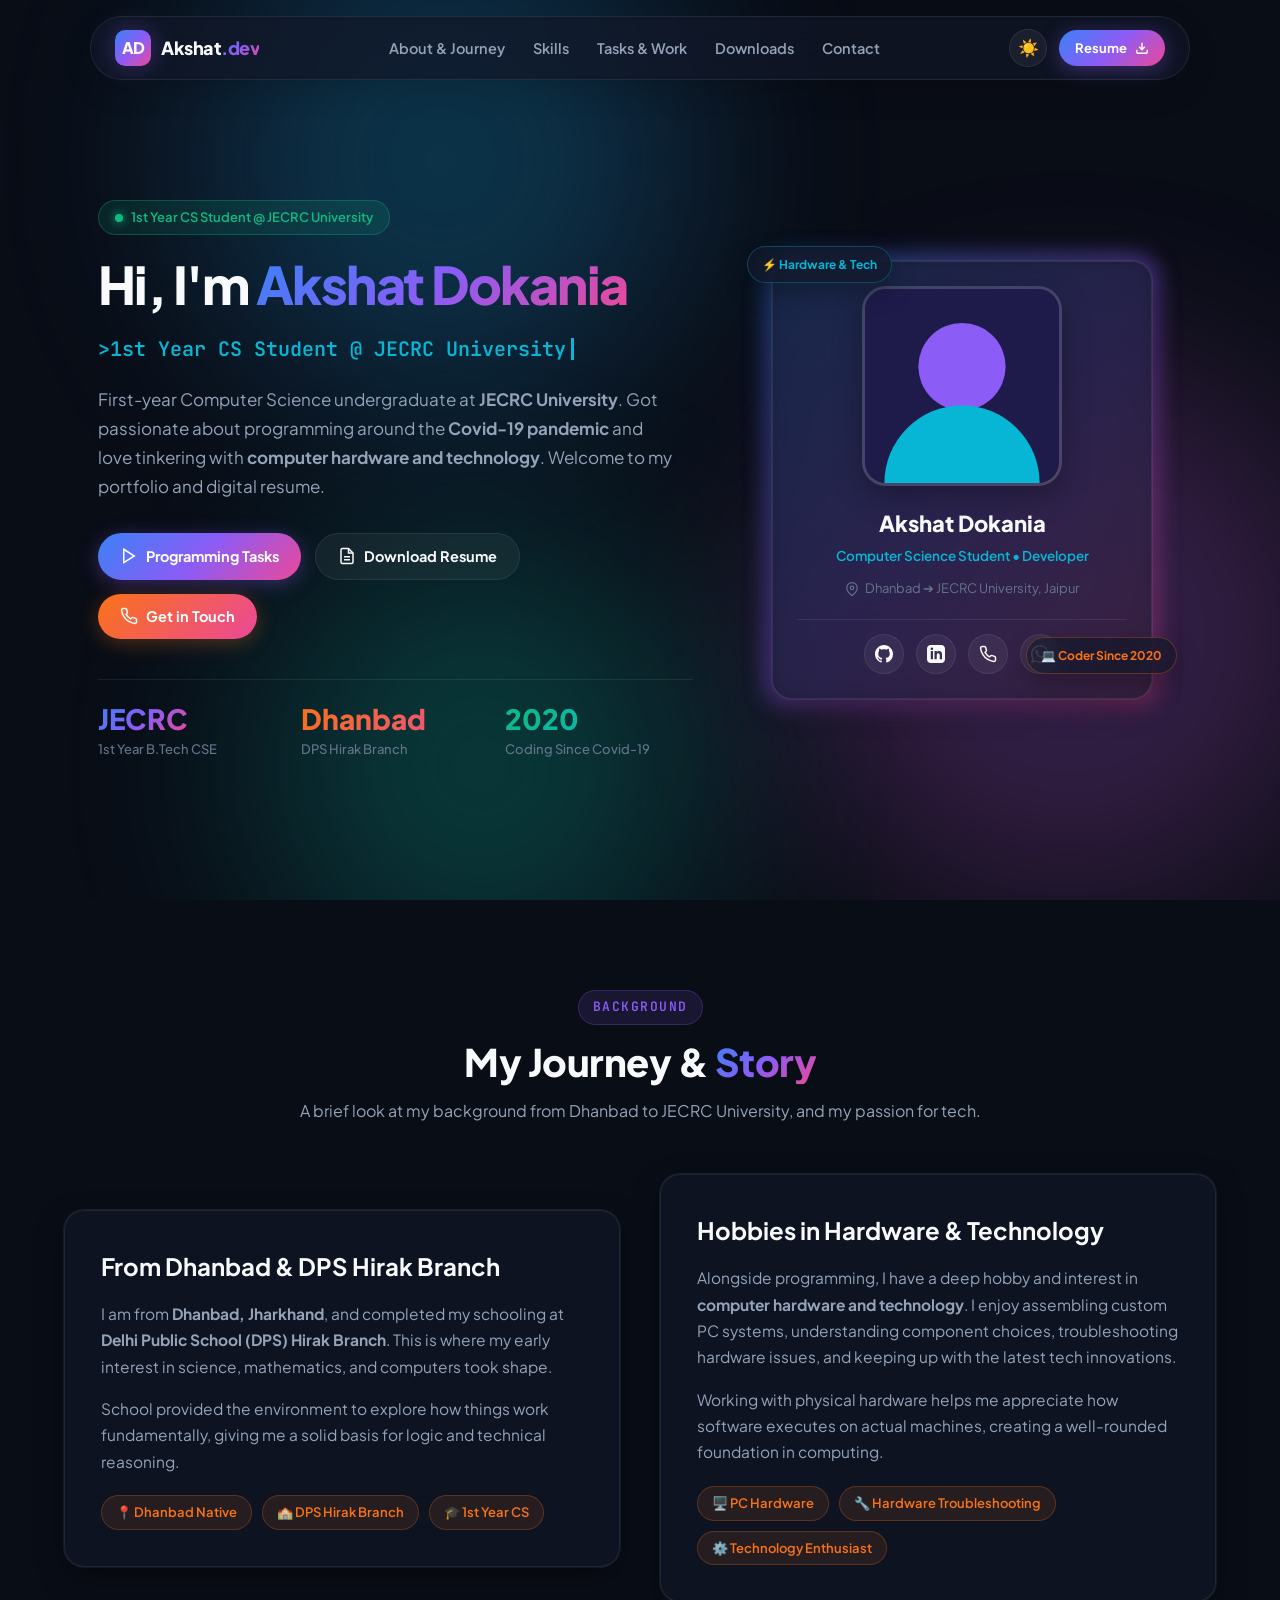
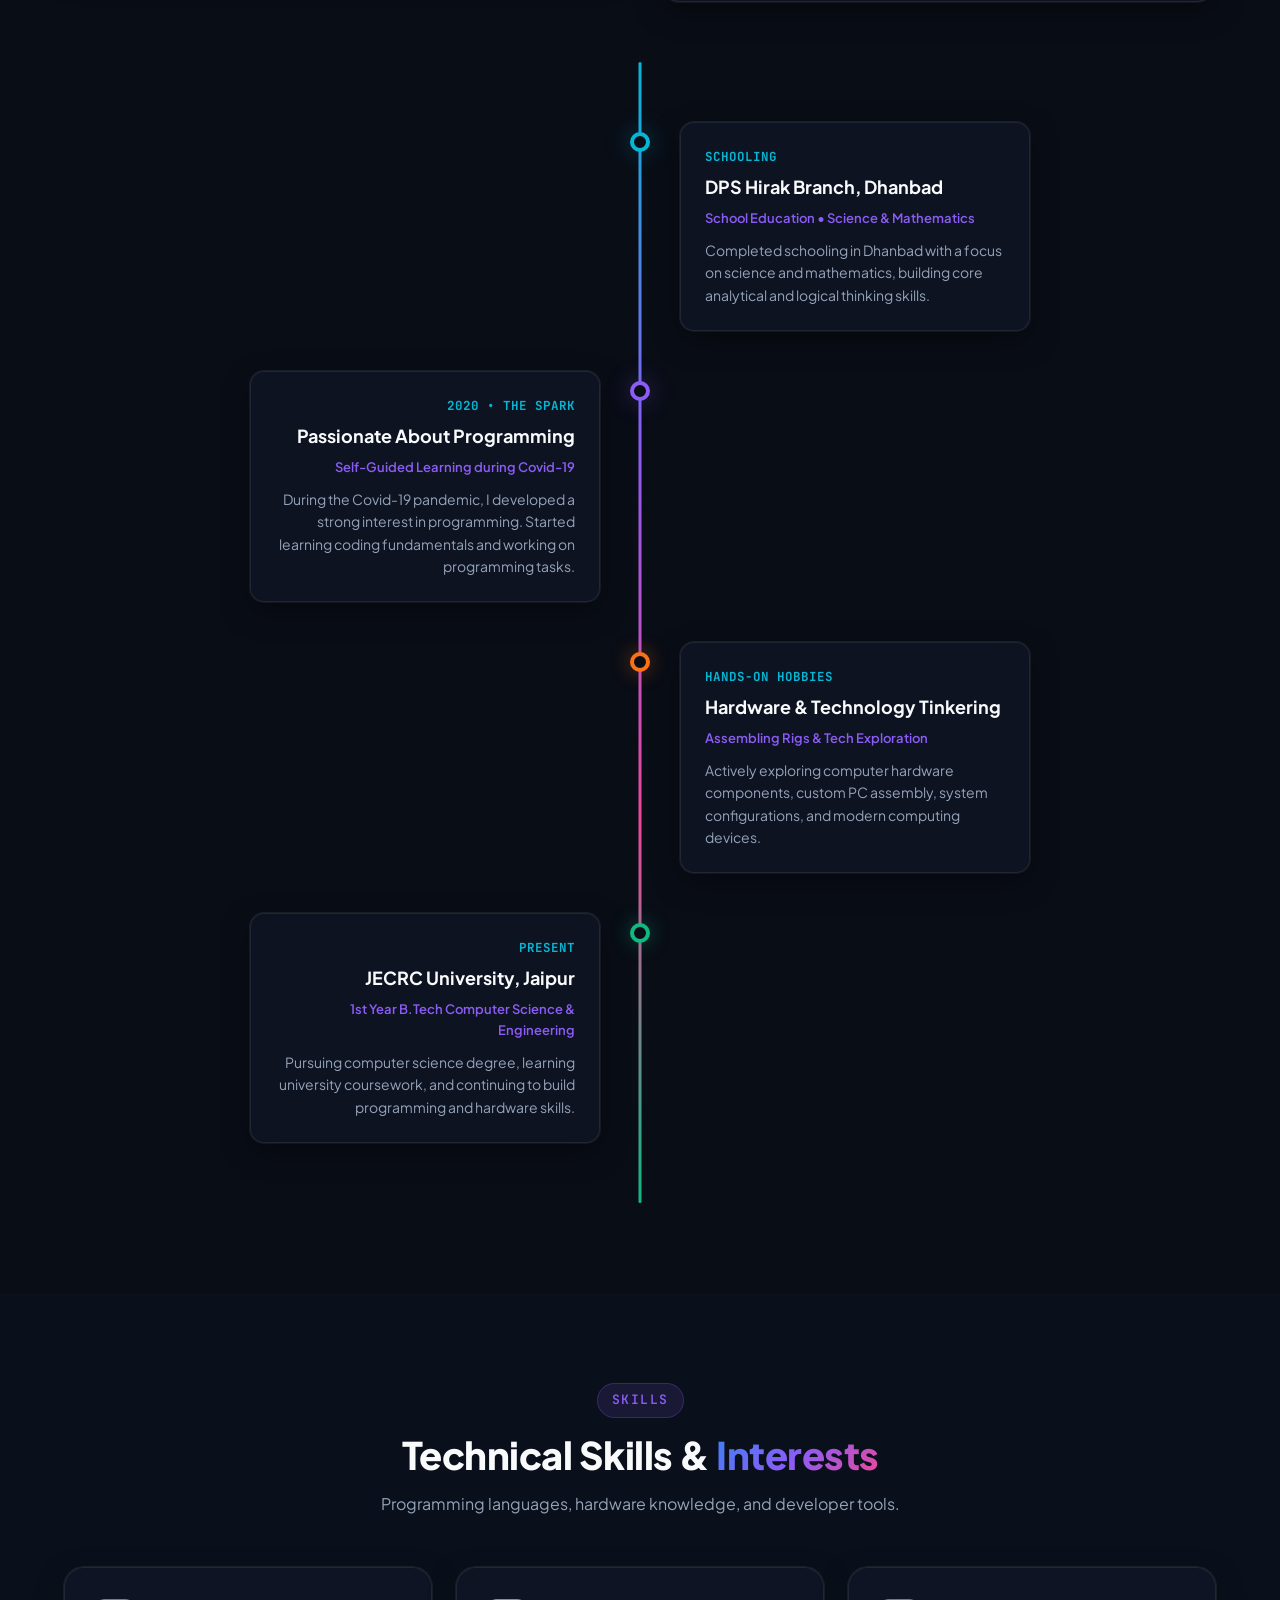
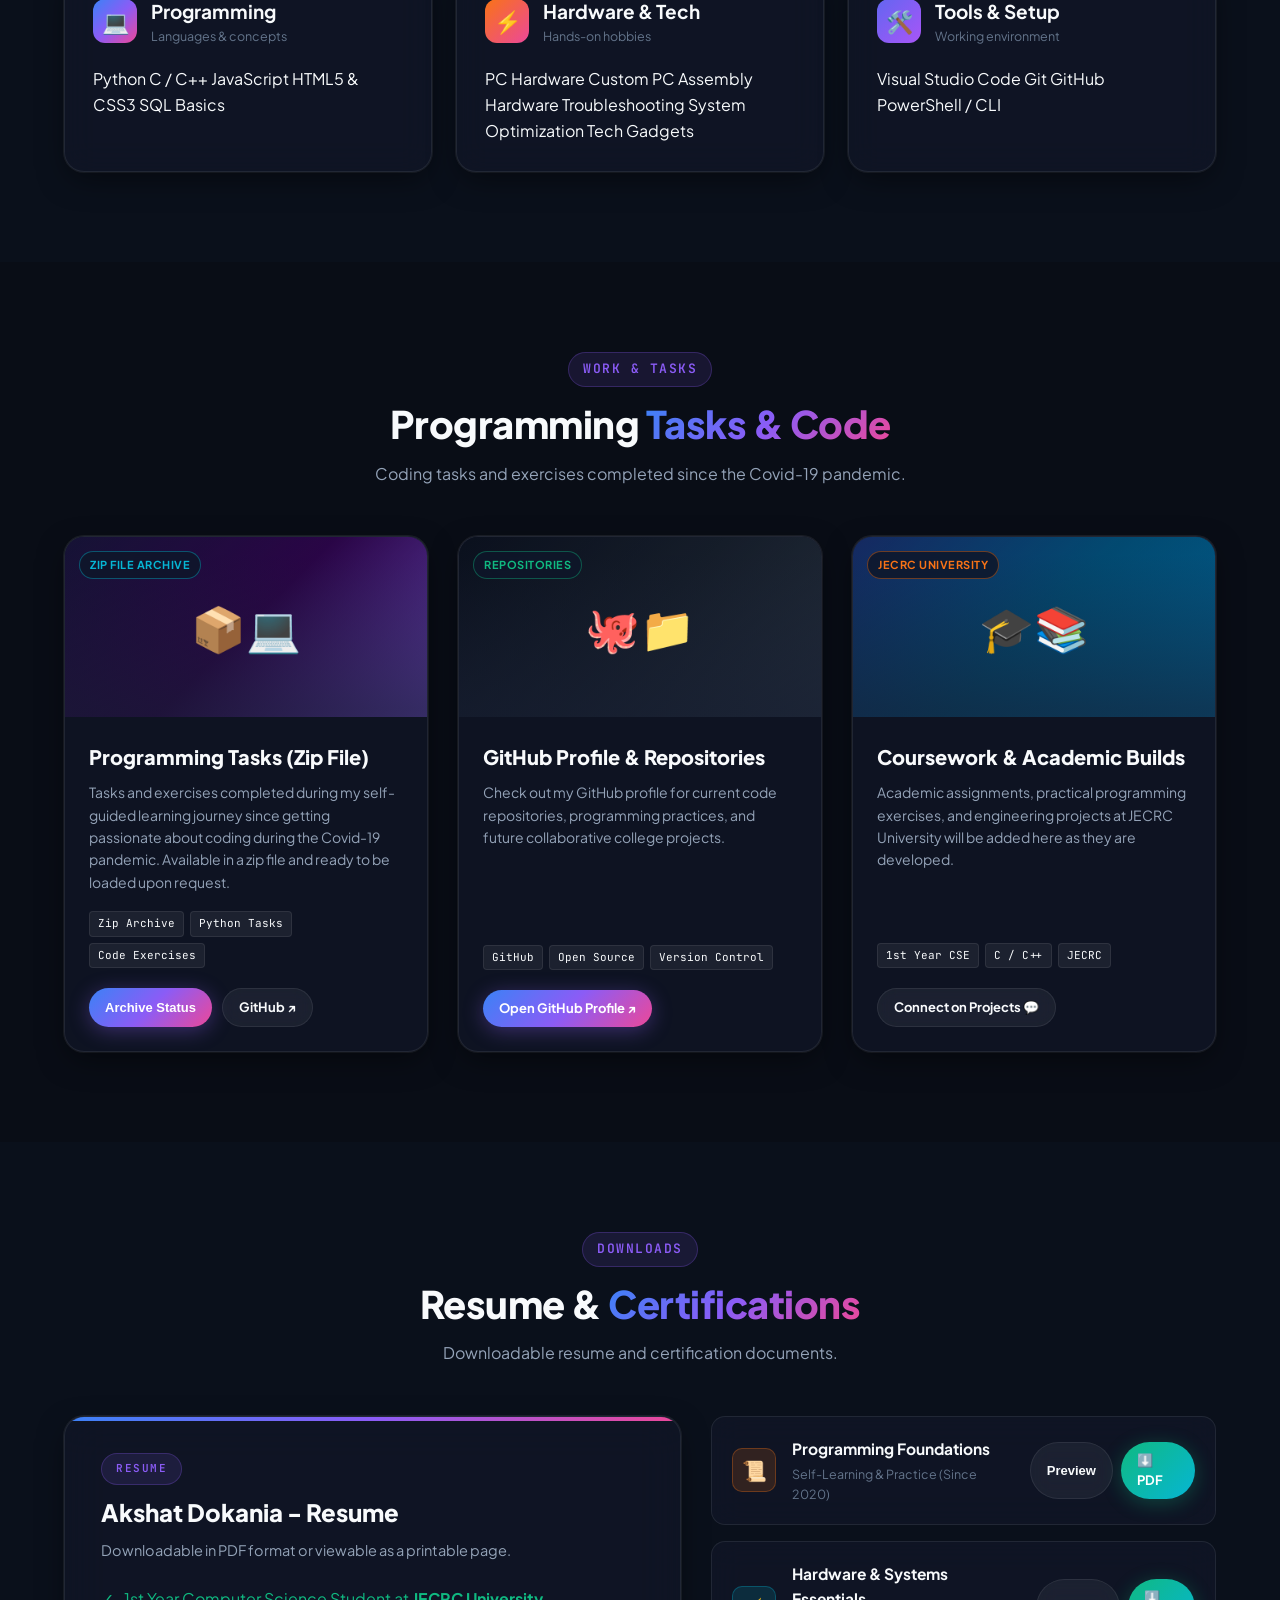
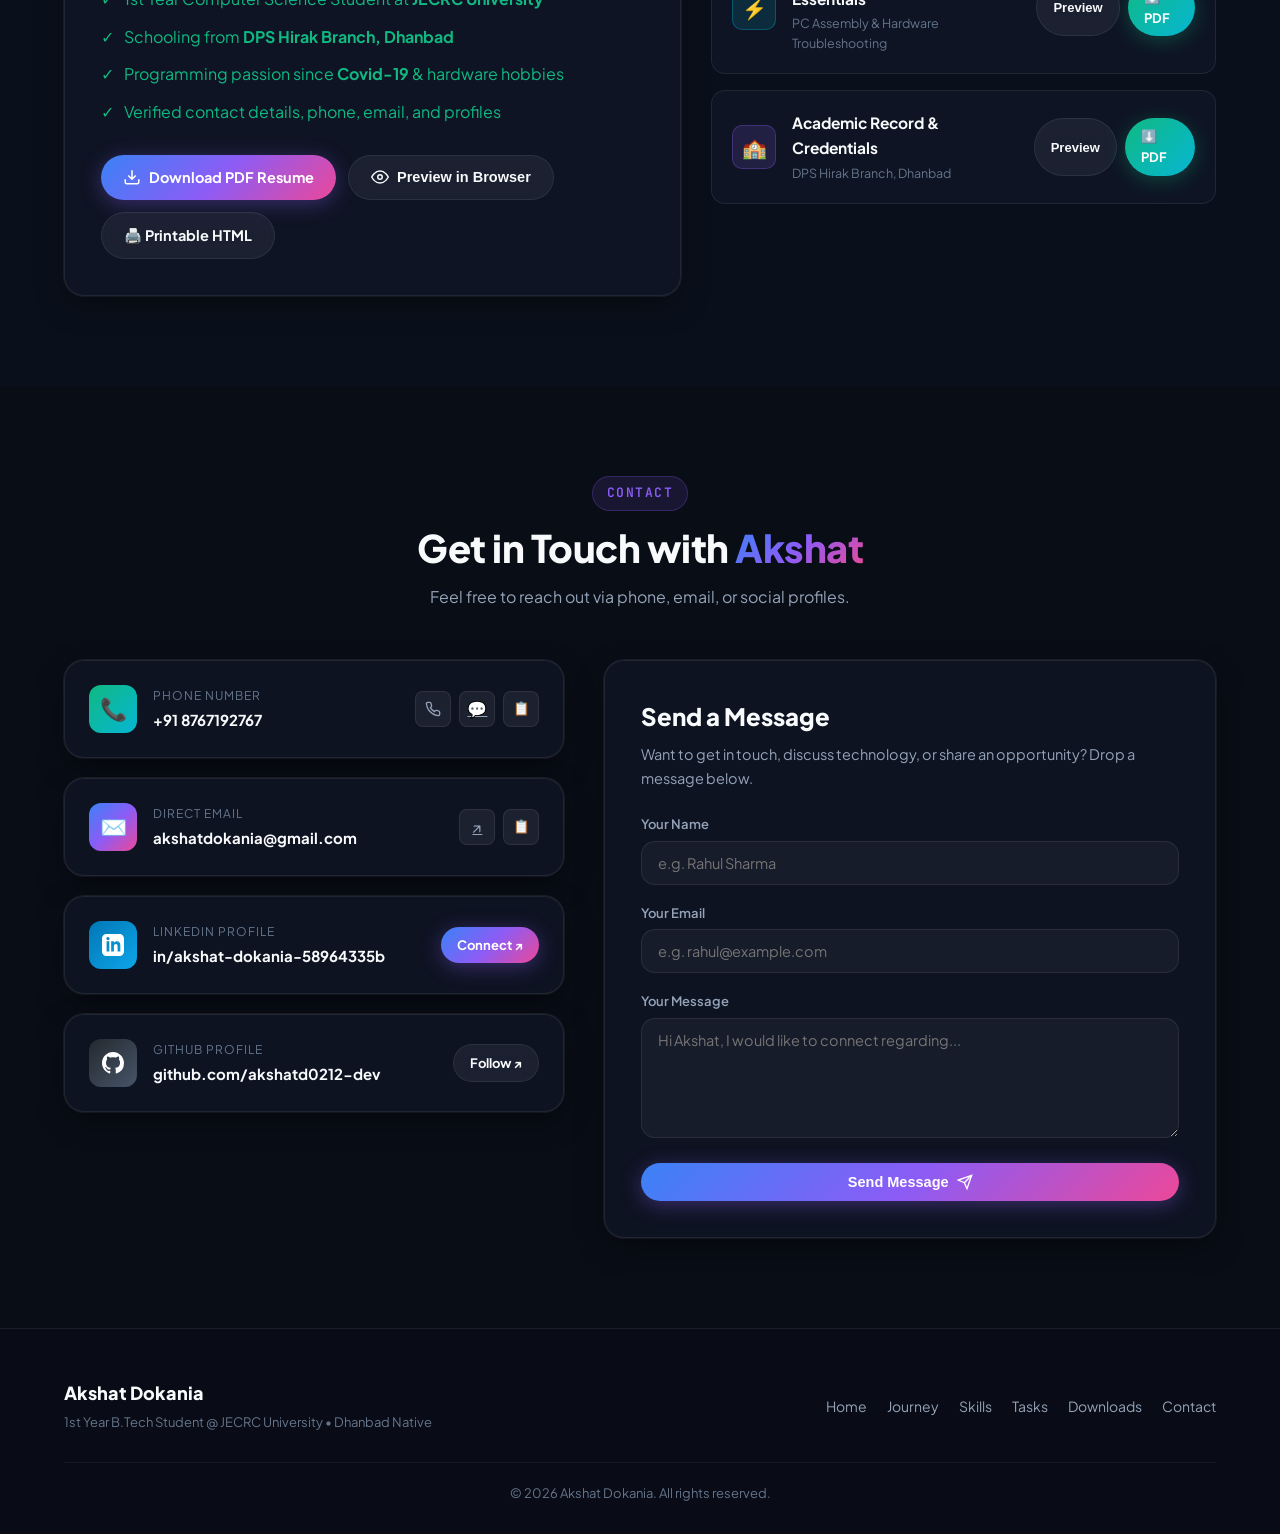
==== commit 3920deeb: "Add files via upload" ====
--- a/index.html
+++ b/index.html
@@ -3,11 +3,11 @@
 <head>
   <meta charset="UTF-8">
   <meta name="viewport" content="width=device-width, initial-scale=1.0">
-  <meta name="description" content="Portfolio & Resume of Akshat Dokania - 1st Year Computer Science Student at JECRC University, Self-Taught Programmer Since Covid-19, and Hardware Enthusiast from Dhanbad.">
+  <meta name="description" content="Portfolio & Resume of Akshat Dokania - 1st Year Computer Science Student at JECRC University, Passionate Programmer Since Covid-19, and Hardware Enthusiast from Dhanbad.">
   <meta name="keywords" content="Akshat Dokania, JECRC University, Dhanbad, DPS Hirak, Software Developer, Hardware Enthusiast, Portfolio, Resume">
   <meta name="author" content="Akshat Dokania">
 
-  <title>Akshat Dokania | Developer & Hardware Enthusiast Portfolio</title>
+  <title>Akshat Dokania | Portfolio & Resume</title>
 
   <!-- Favicon -->
   <link rel="icon" href="data:image/svg+xml,<svg xmlns=%22http://www.w3.org/2000/svg%22 viewBox=%220 0 100 100%22><text y=%22.9em%22 font-size=%2290%22>🚀</text></svg>">
@@ -34,9 +34,9 @@
 
       <ul class="nav-links" id="nav-links">
         <li><a href="#about" class="nav-link">About & Journey</a></li>
-        <li><a href="#skills" class="nav-link">Skills & Tech</a></li>
-        <li><a href="#projects" class="nav-link">Projects</a></li>
-        <li><a href="#credentials" class="nav-link">Credentials</a></li>
+        <li><a href="#skills" class="nav-link">Skills</a></li>
+        <li><a href="#tasks" class="nav-link">Tasks & Work</a></li>
+        <li><a href="#credentials" class="nav-link">Downloads</a></li>
         <li><a href="#contact" class="nav-link">Contact</a></li>
       </ul>
 
@@ -64,11 +64,11 @@
         <div class="hero-content">
           <div class="hero-status-pill">
             <span class="status-dot"></span>
-            <span>1st Year @ JECRC University • Open to Tech Collaborations</span>
+            <span>1st Year CS Student @ JECRC University</span>
           </div>
 
           <h1 class="hero-headline">
-            Crafting Code & Building Hardware with <span class="gradient-text">Akshat Dokania</span>
+            Hi, I'm <span class="gradient-text">Akshat Dokania</span>
           </h1>
 
           <div class="hero-typewriter-container">
@@ -78,36 +78,36 @@
           </div>
 
           <p class="hero-bio">
-            From <strong>Dhanbad</strong> (DPS Hirak Branch) to <strong>JECRC University, Jaipur</strong>. What sparked as a passionate curiosity during the <strong>Covid-19 lockdown in 2020</strong> has evolved into a relentless drive for programming, algorithm design, and hands-on computer hardware architecture.
+            First-year Computer Science undergraduate at <strong>JECRC University</strong>. Got passionate about programming around the <strong>Covid-19 pandemic</strong> and love tinkering with <strong>computer hardware and technology</strong>. Welcome to my portfolio and digital resume.
           </p>
 
           <div class="hero-cta-group">
-            <a href="#projects" class="btn btn-primary">
+            <a href="#tasks" class="btn btn-primary">
               <svg width="18" height="18" fill="none" stroke="currentColor" stroke-width="2" viewBox="0 0 24 24"><polygon points="5 3 19 12 5 21 5 3"/></svg>
-              <span>Explore Projects</span>
+              <span>Programming Tasks</span>
             </a>
             <a href="#credentials" class="btn btn-secondary">
               <svg width="18" height="18" fill="none" stroke="currentColor" stroke-width="2" viewBox="0 0 24 24"><path d="M14 2H6a2 2 0 0 0-2 2v16a2 2 0 0 0 2 2h12a2 2 0 0 0 2-2V8z"/><polyline points="14 2 14 8 20 8"/><line x1="16" y1="13" x2="8" y2="13"/><line x1="16" y1="17" x2="8" y2="17"/></svg>
-              <span>Get Resume</span>
+              <span>Download Resume</span>
             </a>
             <a href="#contact" class="btn btn-accent">
               <svg width="18" height="18" fill="none" stroke="currentColor" stroke-width="2" viewBox="0 0 24 24"><path d="M22 16.92v3a2 2 0 0 1-2.18 2 19.79 19.79 0 0 1-8.63-3.07 19.5 19.5 0 0 1-6-6 19.79 19.79 0 0 1-3.07-8.67A2 2 0 0 1 4.11 2h3a2 2 0 0 1 2 1.72 12.84 12.84 0 0 0 .7 2.81 2 2 0 0 1-.45 2.11L8.09 9.91a16 16 0 0 0 6 6l1.27-1.27a2 2 0 0 1 2.11-.45 12.84 12.84 0 0 0 2.81.7A2 2 0 0 1 22 16.92z"/></svg>
-              <span>Quick Connect</span>
+              <span>Get in Touch</span>
             </a>
           </div>
 
           <div class="hero-stats">
             <div class="stat-item">
-              <h3 class="gradient-text">2020</h3>
-              <p>Coding Journey Began</p>
+              <h3 class="gradient-text">JECRC</h3>
+              <p>1st Year B.Tech CSE</p>
             </div>
             <div class="stat-item">
-              <h3 class="gradient-text-warm">1st Yr</h3>
-              <p>CS @ JECRC University</p>
+              <h3 class="gradient-text-warm">Dhanbad</h3>
+              <p>DPS Hirak Branch</p>
             </div>
             <div class="stat-item">
-              <h3 class="gradient-text-emerald">100%</h3>
-              <p>Hardware & Tech Passion</p>
+              <h3 class="gradient-text-emerald">2020</h3>
+              <p>Coding Since Covid-19</p>
             </div>
           </div>
         </div>
@@ -116,14 +116,12 @@
         <div class="hero-visual">
           <div class="avatar-card-wrapper">
             
-            <!-- Floating Badge 1: Hardware -->
             <div class="floating-badge floating-badge-1">
-              <span>⚡ Custom PC Builder</span>
-            </div>
-
-            <!-- Floating Badge 2: Covid Awakening -->
+              <span>⚡ Hardware & Tech</span>
+            </div>
+
             <div class="floating-badge floating-badge-2">
-              <span>💻 Self-Taught Since 2020</span>
+              <span>💻 Coder Since 2020</span>
             </div>
 
             <div class="avatar-card">
@@ -132,11 +130,11 @@
               </div>
 
               <h2 class="avatar-card-name">Akshat Dokania</h2>
-              <p class="avatar-card-role">B.Tech Student & Developer</p>
+              <p class="avatar-card-role">Computer Science Student • Developer</p>
               
               <div class="avatar-location">
                 <svg width="14" height="14" fill="none" stroke="currentColor" stroke-width="2" viewBox="0 0 24 24"><path d="M21 10c0 7-9 13-9 13s-9-6-9-13a9 9 0 0 1 18 0z"/><circle cx="12" cy="10" r="3"/></svg>
-                <span>Dhanbad ➔ JECRC, Jaipur</span>
+                <span>Dhanbad ➔ JECRC University, Jaipur</span>
               </div>
 
               <div class="avatar-socials">
@@ -162,102 +160,100 @@
   </section>
 
   <!-- ==========================================================================
-       ABOUT & JOURNEY TIMELINE
+       ABOUT & JOURNEY
        ========================================================================== -->
   <section id="about">
     <div class="container">
       <div class="section-header">
-        <span class="section-tag">Roots & Trajectory</span>
-        <h2 class="section-title">My Journey & <span class="gradient-text">Background</span></h2>
-        <p class="section-subtitle">From school days in Dhanbad to coding during a global pandemic, up to pursuing Computer Science in Jaipur.</p>
-      </div>
-
-      <!-- About Story Summary Cards -->
+        <span class="section-tag">Background</span>
+        <h2 class="section-title">My Journey & <span class="gradient-text">Story</span></h2>
+        <p class="section-subtitle">A brief look at my background from Dhanbad to JECRC University, and my passion for tech.</p>
+      </div>
+
       <div class="about-grid">
         <div class="about-text-card">
-          <h3>The Origin: Dhanbad & DPS Hirak</h3>
+          <h3>From Dhanbad & DPS Hirak Branch</h3>
           <p>
-            I was born and brought up in <strong>Dhanbad, Jharkhand</strong>, known as India's coal capital. I completed my schooling at <strong>Delhi Public School (DPS) Hirak Branch</strong>, where my fascination with logic, mathematics, and how devices operate under the hood first took root.
+            I am from <strong>Dhanbad, Jharkhand</strong>, and completed my schooling at <strong>Delhi Public School (DPS) Hirak Branch</strong>. This is where my early interest in science, mathematics, and computers took shape.
           </p>
           <p>
-            Rather than just using software, I was always curious about the machinery behind it — dissecting how components interact, why computers run fast or throttle, and how lines of text translate into digital experiences.
+            School provided the environment to explore how things work fundamentally, giving me a solid basis for logic and technical reasoning.
           </p>
           <div class="hobbies-pill-wrap">
             <span class="hobby-pill">📍 Dhanbad Native</span>
-            <span class="hobby-pill">🏫 DPS Hirak Alum</span>
-            <span class="hobby-pill">⚙️ System Tinkerer</span>
+            <span class="hobby-pill">🏫 DPS Hirak Branch</span>
+            <span class="hobby-pill">🎓 1st Year CS</span>
           </div>
         </div>
 
         <div class="about-text-card">
-          <h3>Hardware Fascination & Tech Hobbies</h3>
+          <h3>Hobbies in Hardware & Technology</h3>
           <p>
-            Beyond coding on the screen, my biggest passion lies in <strong>computer hardware and architecture</strong>. I love assembling custom PC builds, tuning thermal dynamics, optimizing BIOS/UEFI configurations, and troubleshooting tricky motherboard and peripheral issues.
+            Alongside programming, I have a deep hobby and interest in <strong>computer hardware and technology</strong>. I enjoy assembling custom PC systems, understanding component choices, troubleshooting hardware issues, and keeping up with the latest tech innovations.
           </p>
           <p>
-            Understanding computing from the physical silicon level up gives me an instinct for writing efficient, lightweight, and performant code that respects system resources.
+            Working with physical hardware helps me appreciate how software executes on actual machines, creating a well-rounded foundation in computing.
           </p>
           <div class="hobbies-pill-wrap">
-            <span class="hobby-pill">🖥️ Custom PC Assembly</span>
-            <span class="hobby-pill">🌡️ Thermal Benchmarking</span>
-            <span class="hobby-pill">🔧 Hardware Diagnostics</span>
-            <span class="hobby-pill">🔌 IoT & Electronics</span>
-          </div>
-        </div>
-      </div>
-
-      <!-- Interactive Timeline -->
+            <span class="hobby-pill">🖥️ PC Hardware</span>
+            <span class="hobby-pill">🔧 Hardware Troubleshooting</span>
+            <span class="hobby-pill">⚙️ Technology Enthusiast</span>
+          </div>
+        </div>
+      </div>
+
+      <!-- Timeline -->
       <div class="timeline-container">
         <div class="timeline-line"></div>
 
-        <!-- Node 1: DPS Hirak -->
+        <!-- Step 1 -->
         <div class="timeline-item">
           <div class="timeline-dot" style="border-color: var(--cyan); box-shadow: var(--glow-cyan);"></div>
           <div class="timeline-content">
-            <div class="timeline-date">FOUNDATION YEARS</div>
-            <h4 class="timeline-title">Schooling at DPS Hirak Branch, Dhanbad</h4>
-            <div class="timeline-sub">Science, Mathematics & First Encounters with Tech</div>
+            <div class="timeline-date">SCHOOLING</div>
+            <h4 class="timeline-title">DPS Hirak Branch, Dhanbad</h4>
+            <div class="timeline-sub">School Education • Science & Mathematics</div>
             <p class="timeline-text">
-              Built strong analytical and problem-solving foundations. Actively explored science exhibitions, computer laboratory experiments, and mechanical systems.
+              Completed schooling in Dhanbad with a focus on science and mathematics, building core analytical and logical thinking skills.
             </p>
           </div>
         </div>
 
-        <!-- Node 2: Covid-19 Awakening -->
+        <!-- Step 2 -->
         <div class="timeline-item">
           <div class="timeline-dot" style="border-color: var(--violet); box-shadow: var(--glow-violet);"></div>
           <div class="timeline-content">
-            <div class="timeline-date">2020 – THE SPARK</div>
-            <h4 class="timeline-title">Covid-19 Awakening: Discovered Programming</h4>
-            <div class="timeline-sub">Self-Taught Exploration & First Code Experiments</div>
+            <div class="timeline-date">2020 • THE SPARK</div>
+            <h4 class="timeline-title">Passionate About Programming</h4>
+            <div class="timeline-sub">Self-Guided Learning during Covid-19</div>
             <p class="timeline-text">
-              While the world paused during the lockdown, I immersed myself into programming. Started learning syntax, scripting automated tasks, solving computational problems, and realizing the superpower of code.
+              During the Covid-19 pandemic, I developed a strong interest in programming. Started learning coding fundamentals and working on programming tasks.
             </p>
           </div>
         </div>
 
-        <!-- Node 3: Hardware & Systems Mastery -->
+        <!-- Step 3 -->
         <div class="timeline-item">
           <div class="timeline-dot" style="border-color: var(--orange); box-shadow: 0 0 20px rgba(249, 115, 22, 0.4);"></div>
           <div class="timeline-content">
-            <div class="timeline-date">2021 – 2023</div>
-            <h4 class="timeline-title">Hands-on Hardware & Architecture Craft</h4>
-            <div class="timeline-sub">Rig Building, Diagnostics & System Optimization</div>
+            <div class="timeline-date">HANDS-ON HOBBIES</div>
+            <h4 class="timeline-title">Hardware & Technology Tinkering</h4>
+            <div class="timeline-sub">Assembling Rigs & Tech Exploration</div>
             <p class="timeline-text">
-              Dived headfirst into PC hardware architecture: component selection, thermal engineering, cable management, hardware diagnostics, and low-level system performance tuning.
+              Actively exploring computer hardware components, custom PC assembly, system configurations, and modern computing devices.
             </p>
           </div>
         </div>
 
-        <!-- Node 4: JECRC University -->
+        <!-- Step 4 -->
         <div class="timeline-item">
           <div class="timeline-dot" style="border-color: var(--emerald); box-shadow: 0 0 20px rgba(16, 185, 129, 0.4);"></div>
           <div class="timeline-content">
-            <div class="timeline-date">2024 – PRESENT (1ST YEAR)</div>
-            <h4 class="timeline-title">B.Tech in Computer Science @ JECRC University</h4>
-            <div class="timeline-sub">Jaipur, Rajasthan • Data Structures, Engineering & Team Projects</div>
+            <div class="timeline-date">PRESENT</div>
+            <h4 class="timeline-title">JECRC University, Jaipur</h4>
+            <div class="timeline-sub">1st Year B.Tech Computer Science & Engineering</div>
             <p class="timeline-text">
-              Stepping into higher engineering education. Deepening knowledge in C/C++, Data Structures, Discrete Mathematics, and collaborating with university peers on practical developer tasks.
+              Pursuing computer science degree, learning university coursework, and continuing to build programming and hardware skills.
             </p>
           </div>
         </div>
@@ -268,127 +264,68 @@
   </section>
 
   <!-- ==========================================================================
-       SKILLS & HARDWARE ECOSYSTEM
+       SKILLS SECTION
        ========================================================================== -->
   <section id="skills" style="background: rgba(15, 23, 42, 0.3);">
     <div class="container">
       <div class="section-header">
-        <span class="section-tag">Capabilities</span>
-        <h2 class="section-title">Technical Skills & <span class="gradient-text">Hardware Stack</span></h2>
-        <p class="section-subtitle">A balanced fusion of software programming paradigms and physical hardware mastery.</p>
+        <span class="section-tag">Skills</span>
+        <h2 class="section-title">Technical Skills & <span class="gradient-text">Interests</span></h2>
+        <p class="section-subtitle">Programming languages, hardware knowledge, and developer tools.</p>
       </div>
 
       <div class="skills-grid">
         
-        <!-- Category 1: Languages -->
+        <!-- Programming -->
         <div class="skill-category-card">
           <div class="skill-cat-header">
             <div class="skill-cat-icon icon-code">💻</div>
             <div>
               <h3>Programming</h3>
-              <p style="font-size: 12.5px; color: var(--text-muted);">Core languages & syntax</p>
-            </div>
-          </div>
-
-          <div class="skill-item">
-            <div class="skill-info"><span>Python (Automation & Logic)</span><span>88%</span></div>
-            <div class="skill-bar-bg"><div class="skill-bar-fill fill-cyan" style="width: 88%;"></div></div>
-          </div>
-          <div class="skill-item">
-            <div class="skill-info"><span>C / C++ (Data Structures)</span><span>82%</span></div>
-            <div class="skill-bar-bg"><div class="skill-bar-fill fill-purple" style="width: 82%;"></div></div>
-          </div>
-          <div class="skill-item">
-            <div class="skill-info"><span>JavaScript (ES6+)</span><span>80%</span></div>
-            <div class="skill-bar-bg"><div class="skill-bar-fill fill-emerald" style="width: 80%;"></div></div>
-          </div>
-          <div class="skill-item">
-            <div class="skill-info"><span>SQL & Databases</span><span>75%</span></div>
-            <div class="skill-bar-bg"><div class="skill-bar-fill fill-orange" style="width: 75%;"></div></div>
-          </div>
-        </div>
-
-        <!-- Category 2: Hardware & Systems -->
+              <p style="font-size: 12.5px; color: var(--text-muted);">Languages & concepts</p>
+            </div>
+          </div>
+          <div class="skill-tags-wrap">
+            <span class="skill-badge-pill pill-cyan">Python</span>
+            <span class="skill-badge-pill pill-purple">C / C++</span>
+            <span class="skill-badge-pill pill-emerald">JavaScript</span>
+            <span class="skill-badge-pill pill-orange">HTML5 & CSS3</span>
+            <span class="skill-badge-pill pill-cyan">SQL Basics</span>
+          </div>
+        </div>
+
+        <!-- Hardware & Systems -->
         <div class="skill-category-card">
           <div class="skill-cat-header">
             <div class="skill-cat-icon icon-hardware">⚡</div>
             <div>
-              <h3>Hardware & Systems</h3>
-              <p style="font-size: 12.5px; color: var(--text-muted);">Physical computing & craft</p>
-            </div>
-          </div>
-
-          <div class="skill-item">
-            <div class="skill-info"><span>Custom PC Assembly & Architecture</span><span>94%</span></div>
-            <div class="skill-bar-bg"><div class="skill-bar-fill fill-orange" style="width: 94%;"></div></div>
-          </div>
-          <div class="skill-item">
-            <div class="skill-info"><span>Hardware Diagnostics & Fault Finding</span><span>90%</span></div>
-            <div class="skill-bar-bg"><div class="skill-bar-fill fill-cyan" style="width: 90%;"></div></div>
-          </div>
-          <div class="skill-item">
-            <div class="skill-info"><span>Thermal Cooling & Overclocking</span><span>85%</span></div>
-            <div class="skill-bar-bg"><div class="skill-bar-fill fill-purple" style="width: 85%;"></div></div>
-          </div>
-          <div class="skill-item">
-            <div class="skill-info"><span>IoT & Microcontroller Basics</span><span>72%</span></div>
-            <div class="skill-bar-bg"><div class="skill-bar-fill fill-emerald" style="width: 72%;"></div></div>
-          </div>
-        </div>
-
-        <!-- Category 3: Web & UI -->
-        <div class="skill-category-card">
-          <div class="skill-cat-header">
-            <div class="skill-cat-icon icon-web">🌐</div>
-            <div>
-              <h3>Web & Interface</h3>
-              <p style="font-size: 12.5px; color: var(--text-muted);">Front-end and interactivity</p>
-            </div>
-          </div>
-
-          <div class="skill-item">
-            <div class="skill-info"><span>HTML5 & Semantic Markup</span><span>92%</span></div>
-            <div class="skill-bar-bg"><div class="skill-bar-fill fill-emerald" style="width: 92%;"></div></div>
-          </div>
-          <div class="skill-item">
-            <div class="skill-info"><span>Modern CSS3 & Glassmorphism</span><span>88%</span></div>
-            <div class="skill-bar-bg"><div class="skill-bar-fill fill-purple" style="width: 88%;"></div></div>
-          </div>
-          <div class="skill-item">
-            <div class="skill-info"><span>Responsive Layouts & Grid</span><span>86%</span></div>
-            <div class="skill-bar-bg"><div class="skill-bar-fill fill-cyan" style="width: 86%;"></div></div>
-          </div>
-          <div class="skill-item">
-            <div class="skill-info"><span>DOM Manipulation & Fetch API</span><span>80%</span></div>
-            <div class="skill-bar-bg"><div class="skill-bar-fill fill-orange" style="width: 80%;"></div></div>
-          </div>
-        </div>
-
-        <!-- Category 4: Tools & Workflow -->
+              <h3>Hardware & Tech</h3>
+              <p style="font-size: 12.5px; color: var(--text-muted);">Hands-on hobbies</p>
+            </div>
+          </div>
+          <div class="skill-tags-wrap">
+            <span class="skill-badge-pill pill-orange">PC Hardware</span>
+            <span class="skill-badge-pill pill-cyan">Custom PC Assembly</span>
+            <span class="skill-badge-pill pill-purple">Hardware Troubleshooting</span>
+            <span class="skill-badge-pill pill-emerald">System Optimization</span>
+            <span class="skill-badge-pill pill-orange">Tech Gadgets</span>
+          </div>
+        </div>
+
+        <!-- Tools & Environment -->
         <div class="skill-category-card">
           <div class="skill-cat-header">
             <div class="skill-cat-icon icon-tools">🛠️</div>
             <div>
-              <h3>Tools & Workflow</h3>
-              <p style="font-size: 12.5px; color: var(--text-muted);">Developer environment</p>
-            </div>
-          </div>
-
-          <div class="skill-item">
-            <div class="skill-info"><span>Git & GitHub Workflow</span><span>84%</span></div>
-            <div class="skill-bar-bg"><div class="skill-bar-fill fill-purple" style="width: 84%;"></div></div>
-          </div>
-          <div class="skill-item">
-            <div class="skill-info"><span>Visual Studio Code</span><span>92%</span></div>
-            <div class="skill-bar-bg"><div class="skill-bar-fill fill-cyan" style="width: 92%;"></div></div>
-          </div>
-          <div class="skill-item">
-            <div class="skill-info"><span>PowerShell & Command Line</span><span>85%</span></div>
-            <div class="skill-bar-bg"><div class="skill-bar-fill fill-orange" style="width: 85%;"></div></div>
-          </div>
-          <div class="skill-item">
-            <div class="skill-info"><span>Benchmarking Utilities</span><span>90%</span></div>
-            <div class="skill-bar-bg"><div class="skill-bar-fill fill-emerald" style="width: 90%;"></div></div>
+              <h3>Tools & Setup</h3>
+              <p style="font-size: 12.5px; color: var(--text-muted);">Working environment</p>
+            </div>
+          </div>
+          <div class="skill-tags-wrap">
+            <span class="skill-badge-pill pill-cyan">Visual Studio Code</span>
+            <span class="skill-badge-pill pill-purple">Git</span>
+            <span class="skill-badge-pill pill-emerald">GitHub</span>
+            <span class="skill-badge-pill pill-orange">PowerShell / CLI</span>
           </div>
         </div>
 
@@ -397,235 +334,142 @@
   </section>
 
   <!-- ==========================================================================
-       PROJECTS SHOWCASE
+       PROGRAMMING TASKS & WORK SECTION
        ========================================================================== -->
-  <section id="projects">
+  <section id="tasks">
     <div class="container">
       <div class="section-header">
-        <span class="section-tag">Portfolio Work</span>
-        <h2 class="section-title">Featured <span class="gradient-text">Projects & Tasks</span></h2>
-        <p class="section-subtitle">Curated projects showcasing software engineering, hardware builds, and self-taught tasks.</p>
-      </div>
-
-      <!-- Filter Buttons -->
-      <div class="project-filters">
-        <button class="filter-btn active" data-filter="all">All Projects</button>
-        <button class="filter-btn" data-filter="web">Web & Apps</button>
-        <button class="filter-btn" data-filter="python">Python & Automation</button>
-        <button class="filter-btn" data-filter="hardware">Hardware & Systems</button>
-        <button class="filter-btn" data-filter="academic">Academic & DSA</button>
-      </div>
-
-      <!-- Projects Grid -->
-      <div class="projects-grid">
-
-        <!-- Project 1: Covid-19 Origin -->
-        <div class="project-card" data-category="python">
+        <span class="section-tag">Work & Tasks</span>
+        <h2 class="section-title">Programming <span class="gradient-text">Tasks & Code</span></h2>
+        <p class="section-subtitle">Coding tasks and exercises completed since the Covid-19 pandemic.</p>
+      </div>
+
+      <div class="projects-grid" style="grid-template-columns: repeat(auto-fit, minmax(320px, 1fr));">
+
+        <!-- Card 1: Zip File Archive -->
+        <div class="project-card">
           <div class="project-banner">
-            <div class="project-banner-bg" style="background: linear-gradient(135deg, #1e1b4b, #312e81, #06b6d4);"></div>
+            <div class="project-banner-bg" style="background: linear-gradient(135deg, #1e1b4b, #3b0764, #8b5cf6);"></div>
             <div class="banner-overlay"></div>
-            <div class="project-tag-pill">COVID-19 MILESTONE</div>
-            <div style="font-size: 44px; z-index: 1;">🦠➡️💻</div>
+            <div class="project-tag-pill" style="color: var(--cyan); border-color: rgba(6,182,212,0.4);">ZIP FILE ARCHIVE</div>
+            <div style="font-size: 44px; z-index: 1;">📦💻</div>
           </div>
           <div class="project-content">
-            <h3 class="project-title">Covid-19 Automation & Script Suite</h3>
+            <h3 class="project-title">Programming Tasks (Zip File)</h3>
             <p class="project-desc">
-              The foundational scripts created during the 2020 pandemic that sparked my programming passion. Automates file management, data sorting, and interactive terminal workflows.
-            </p>
-            <div class="project-tech-tags">
-              <span class="tech-badge">Python 3</span>
-              <span class="tech-badge">File I/O</span>
-              <span class="tech-badge">Algorithms</span>
-              <span class="tech-badge">CLI Automation</span>
-            </div>
-            <div class="project-actions">
-              <button class="btn btn-primary btn-sm view-project-btn" data-project-id="covid-toolkit">
-                View Details
-              </button>
-              <a href="https://github.com/akshatd0212-dev" target="_blank" class="btn btn-secondary btn-sm" aria-label="GitHub Repository">
-                GitHub ↗
-              </a>
-            </div>
-          </div>
-        </div>
-
-        <!-- Project 2: Hardware Architecture -->
-        <div class="project-card" data-category="hardware">
-          <div class="project-banner">
-            <div class="project-banner-bg" style="background: linear-gradient(135deg, #431407, #7c2d12, #ea580c);"></div>
-            <div class="banner-overlay"></div>
-            <div class="project-tag-pill" style="color: var(--orange); border-color: rgba(249,115,22,0.4);">HARDWARE CRAFT</div>
-            <div style="font-size: 44px; z-index: 1;">⚡🖥️</div>
-          </div>
-          <div class="project-content">
-            <h3 class="project-title">Custom PC Architecture & Rig Assembly</h3>
-            <p class="project-desc">
-              Design, component matching, physical assembly, and thermal benchmarking for custom workstation computers. Includes BIOS tuning and stress testing.
-            </p>
-            <div class="project-tech-tags">
-              <span class="tech-badge">Hardware Architecture</span>
-              <span class="tech-badge">Thermal Benchmarking</span>
-              <span class="tech-badge">Diagnostics</span>
-            </div>
-            <div class="project-actions">
-              <button class="btn btn-primary btn-sm view-project-btn" data-project-id="hardware-rig">
-                View Details
-              </button>
-              <a href="https://github.com/akshatd0212-dev" target="_blank" class="btn btn-secondary btn-sm">
-                Specs & Log ↗
-              </a>
-            </div>
-          </div>
-        </div>
-
-        <!-- Project 3: Interactive Portfolio -->
-        <div class="project-card" data-category="web">
-          <div class="project-banner">
-            <div class="project-banner-bg" style="background: linear-gradient(135deg, #022c22, #064e3b, #059669);"></div>
-            <div class="banner-overlay"></div>
-            <div class="project-tag-pill" style="color: var(--emerald); border-color: rgba(16,185,129,0.4);">LIVE WEB APP</div>
-            <div style="font-size: 44px; z-index: 1;">🌐✨</div>
-          </div>
-          <div class="project-content">
-            <h3 class="project-title">Interactive Resume & Portfolio Engine</h3>
-            <p class="project-desc">
-              The high-performance, colorful web application you are currently viewing. Built with modern glassmorphism, dynamic typewriter, and integrated PDF resume generation.
-            </p>
-            <div class="project-tech-tags">
-              <span class="tech-badge">HTML5</span>
-              <span class="tech-badge">Modern CSS3</span>
-              <span class="tech-badge">JavaScript</span>
-              <span class="tech-badge">PDF Generator</span>
-            </div>
-            <div class="project-actions">
-              <button class="btn btn-primary btn-sm view-project-btn" data-project-id="portfolio-app">
-                View Details
-              </button>
-              <a href="https://github.com/akshatd0212-dev" target="_blank" class="btn btn-secondary btn-sm">
-                Source Code ↗
-              </a>
-            </div>
-          </div>
-        </div>
-
-        <!-- Project 4: Academic DSA Hub -->
-        <div class="project-card" data-category="academic">
-          <div class="project-banner">
-            <div class="project-banner-bg" style="background: linear-gradient(135deg, #172554, #1e3a8a, #3b82f6);"></div>
-            <div class="banner-overlay"></div>
-            <div class="project-tag-pill" style="color: var(--blue); border-color: rgba(59,130,246,0.4);">JECRC 1ST YEAR</div>
-            <div style="font-size: 44px; z-index: 1;">📚⚙️</div>
-          </div>
-          <div class="project-content">
-            <h3 class="project-title">JECRC Algorithmic & DSA Core Hub</h3>
-            <p class="project-desc">
-              Foundational computer science implementations in C/C++ and Python covering linear data structures, search & sort algorithms, and computational problem solving.
-            </p>
-            <div class="project-tech-tags">
-              <span class="tech-badge">C / C++</span>
-              <span class="tech-badge">Data Structures</span>
-              <span class="tech-badge">Time Complexity</span>
-              <span class="tech-badge">JECRC CS</span>
-            </div>
-            <div class="project-actions">
-              <button class="btn btn-primary btn-sm view-project-btn" data-project-id="dsa-hub">
-                View Details
-              </button>
-              <a href="https://github.com/akshatd0212-dev" target="_blank" class="btn btn-secondary btn-sm">
-                Code Repo ↗
-              </a>
-            </div>
-          </div>
-        </div>
-
-        <!-- Project 5: Zip File Programming Tasks Container -->
-        <div class="project-card" data-category="python web">
-          <div class="project-banner">
-            <div class="project-banner-bg" style="background: linear-gradient(135deg, #3b0764, #581c87, #9333ea);"></div>
-            <div class="banner-overlay"></div>
-            <div class="project-tag-pill" style="color: var(--pink); border-color: rgba(236,72,153,0.4);">ARCHIVE READY</div>
-            <div style="font-size: 44px; z-index: 1;">📦🚀</div>
-          </div>
-          <div class="project-content">
-            <h3 class="project-title">Programming Tasks (Zip Archive)</h3>
-            <p class="project-desc">
-              Dedicated slot for the collection of programming tasks and coding exercises completed during my self-guided learning journey.
+              Tasks and exercises completed during my self-guided learning journey since getting passionate about coding during the Covid-19 pandemic. Available in a zip file and ready to be loaded upon request.
             </p>
             <div class="project-tech-tags">
               <span class="tech-badge">Zip Archive</span>
-              <span class="tech-badge">Python Labs</span>
-              <span class="tech-badge">Code Experiments</span>
+              <span class="tech-badge">Python Tasks</span>
+              <span class="tech-badge">Code Exercises</span>
             </div>
             <div class="project-actions">
-              <button class="btn btn-primary btn-sm view-project-btn" data-project-id="zip-tasks">
-                View Details
+              <button class="btn btn-primary btn-sm view-zip-info-btn">
+                Archive Status
               </button>
-              <button class="btn btn-secondary btn-sm" id="zip-guide-btn">
-                Import Archive 📥
-              </button>
-            </div>
-          </div>
-        </div>
-
-      </div>
-
-      <!-- Helper Notice Box for Zip File Projects -->
-      <div class="zip-notice-box">
-        <div class="zip-notice-info">
-          <div class="zip-notice-icon">📦</div>
-          <div>
-            <h4 style="font-size: 16px; font-weight: 700; margin-bottom: 2px;">Have More Programming Tasks to Show?</h4>
-            <p style="font-size: 13.5px; color: var(--text-secondary);">
-              Drop your zip archive directly into this project workspace, and we will unpack and wire your code into interactive cards!
+              <a href="https://github.com/akshatd0212-dev" target="_blank" class="btn btn-secondary btn-sm">
+                GitHub ↗
+              </a>
+            </div>
+          </div>
+        </div>
+
+        <!-- Card 2: GitHub Profile -->
+        <div class="project-card">
+          <div class="project-banner">
+            <div class="project-banner-bg" style="background: linear-gradient(135deg, #0f172a, #1e293b, #334155);"></div>
+            <div class="banner-overlay"></div>
+            <div class="project-tag-pill" style="color: var(--emerald); border-color: rgba(16,185,129,0.4);">REPOSITORIES</div>
+            <div style="font-size: 44px; z-index: 1;">🐙📁</div>
+          </div>
+          <div class="project-content">
+            <h3 class="project-title">GitHub Profile & Repositories</h3>
+            <p class="project-desc">
+              Check out my GitHub profile for current code repositories, programming practices, and future collaborative college projects.
             </p>
-          </div>
-        </div>
-        <button class="btn btn-secondary btn-sm" onclick="document.getElementById('zip-guide-btn').click()">
-          Learn How to Add Projects ℹ️
-        </button>
+            <div class="project-tech-tags">
+              <span class="tech-badge">GitHub</span>
+              <span class="tech-badge">Open Source</span>
+              <span class="tech-badge">Version Control</span>
+            </div>
+            <div class="project-actions">
+              <a href="https://github.com/akshatd0212-dev" target="_blank" class="btn btn-primary btn-sm">
+                Open GitHub Profile ↗
+              </a>
+            </div>
+          </div>
+        </div>
+
+        <!-- Card 3: University Work -->
+        <div class="project-card">
+          <div class="project-banner">
+            <div class="project-banner-bg" style="background: linear-gradient(135deg, #1e3a8a, #0369a1, #0284c7);"></div>
+            <div class="banner-overlay"></div>
+            <div class="project-tag-pill" style="color: var(--orange); border-color: rgba(249,115,22,0.4);">JECRC UNIVERSITY</div>
+            <div style="font-size: 44px; z-index: 1;">🎓📚</div>
+          </div>
+          <div class="project-content">
+            <h3 class="project-title">Coursework & Academic Builds</h3>
+            <p class="project-desc">
+              Academic assignments, practical programming exercises, and engineering projects at JECRC University will be added here as they are developed.
+            </p>
+            <div class="project-tech-tags">
+              <span class="tech-badge">1st Year CSE</span>
+              <span class="tech-badge">C / C++</span>
+              <span class="tech-badge">JECRC</span>
+            </div>
+            <div class="project-actions">
+              <a href="#contact" class="btn btn-secondary btn-sm">
+                Connect on Projects 💬
+              </a>
+            </div>
+          </div>
+        </div>
+
       </div>
 
     </div>
   </section>
 
   <!-- ==========================================================================
-       CREDENTIALS & DOWNLOADS (RESUME & CERTIFICATIONS)
+       DOWNLOADS (RESUME & CERTIFICATIONS)
        ========================================================================== -->
   <section id="credentials" style="background: rgba(15, 23, 42, 0.3);">
     <div class="container">
       <div class="section-header">
-        <span class="section-tag">Verified Documents</span>
+        <span class="section-tag">Downloads</span>
         <h2 class="section-title">Resume & <span class="gradient-text">Certifications</span></h2>
-        <p class="section-subtitle">Official verified records of academic milestones, self-taught programming, and hardware proficiencies.</p>
+        <p class="section-subtitle">Downloadable resume and certification documents.</p>
       </div>
 
       <div class="credentials-grid">
         
-        <!-- Left: Download Resume Card -->
+        <!-- Download Resume Card -->
         <div class="resume-download-card">
           <div>
             <div class="resume-card-header">
-              <span class="section-tag" style="font-size: 11px; margin-bottom: 8px;">Curriculum Vitae</span>
-              <h3>Official Resume of Akshat Dokania</h3>
-              <p>Available in PDF and interactive printable formats. Updated for 1st Year Engineering & Academic Internships.</p>
+              <span class="section-tag" style="font-size: 11px; margin-bottom: 8px;">Resume</span>
+              <h3>Akshat Dokania - Resume</h3>
+              <p>Downloadable in PDF format or viewable as a printable page.</p>
             </div>
 
             <ul class="resume-features">
               <li>
                 <span>✓</span>
-                <span>Includes academic records at <strong>JECRC University</strong> and <strong>DPS Hirak</strong></span>
+                <span>1st Year Computer Science Student at <strong>JECRC University</strong></span>
               </li>
               <li>
                 <span>✓</span>
-                <span>Complete timeline of self-taught programming since <strong>Covid-19</strong></span>
+                <span>Schooling from <strong>DPS Hirak Branch, Dhanbad</strong></span>
               </li>
               <li>
                 <span>✓</span>
-                <span>Highlights hands-on <strong>Hardware Architecture & PC Diagnostics</strong> skills</span>
+                <span>Programming passion since <strong>Covid-19</strong> & hardware hobbies</span>
               </li>
               <li>
                 <span>✓</span>
-                <span>Direct contact details, GitHub, and verified LinkedIn links</span>
+                <span>Verified contact details, phone, email, and profiles</span>
               </li>
             </ul>
           </div>
@@ -645,22 +489,20 @@
           </div>
         </div>
 
-        <!-- Right: Certifications List -->
+        <!-- Certifications Download List -->
         <div class="certs-list">
           
-          <!-- Cert 1 -->
           <div class="cert-card">
             <div class="cert-left">
               <div class="cert-badge-icon">📜</div>
               <div>
-                <h4 class="cert-title">Programming Foundations & Computational Logic</h4>
-                <p class="cert-issuer">Self-Taught Milestone (Since Covid-19, 2020)</p>
+                <h4 class="cert-title">Programming Foundations</h4>
+                <p class="cert-issuer">Self-Learning & Practice (Since 2020)</p>
               </div>
             </div>
             <div style="display: flex; gap: 8px;">
               <button class="btn btn-secondary btn-sm view-cert-btn" 
-                      data-cert-title="Programming Foundations & Computational Logic"
-                      data-cert-issuer="Self-Taught Milestone (Covid-19 Awakening)"
+                      data-cert-title="Programming Foundations"
                       data-cert-file="Programming_Foundations_Certificate.pdf">
                 Preview
               </button>
@@ -670,19 +512,17 @@
             </div>
           </div>
 
-          <!-- Cert 2 -->
           <div class="cert-card">
             <div class="cert-left">
               <div class="cert-badge-icon" style="background: rgba(6, 182, 212, 0.15); border-color: rgba(6, 182, 212, 0.3); color: var(--cyan);">⚡</div>
               <div>
-                <h4 class="cert-title">Computer Hardware Systems & Diagnostics</h4>
-                <p class="cert-issuer">Architecture, Rig Building & Thermal Tuning</p>
+                <h4 class="cert-title">Hardware & Systems Essentials</h4>
+                <p class="cert-issuer">PC Assembly & Hardware Troubleshooting</p>
               </div>
             </div>
             <div style="display: flex; gap: 8px;">
               <button class="btn btn-secondary btn-sm view-cert-btn" 
-                      data-cert-title="Computer Hardware Systems & Diagnostics"
-                      data-cert-issuer="Architecture, Rig Building & Thermal Tuning"
+                      data-cert-title="Hardware & Systems Essentials"
                       data-cert-file="Hardware_and_Systems_Certificate.pdf">
                 Preview
               </button>
@@ -692,19 +532,17 @@
             </div>
           </div>
 
-          <!-- Cert 3 -->
           <div class="cert-card">
             <div class="cert-left">
               <div class="cert-badge-icon" style="background: rgba(139, 92, 246, 0.15); border-color: rgba(139, 92, 246, 0.3); color: var(--violet);">🏫</div>
               <div>
-                <h4 class="cert-title">Academic & Technical Innovation</h4>
-                <p class="cert-issuer">Delhi Public School (DPS) Hirak Branch, Dhanbad</p>
+                <h4 class="cert-title">Academic Record & Credentials</h4>
+                <p class="cert-issuer">DPS Hirak Branch, Dhanbad</p>
               </div>
             </div>
             <div style="display: flex; gap: 8px;">
               <button class="btn btn-secondary btn-sm view-cert-btn" 
-                      data-cert-title="Academic & Technical Innovation"
-                      data-cert-issuer="DPS Hirak Branch, Dhanbad"
+                      data-cert-title="Academic Record & Credentials"
                       data-cert-file="DPS_Academic_Excellence.pdf">
                 Preview
               </button>
@@ -721,19 +559,19 @@
   </section>
 
   <!-- ==========================================================================
-       CONTACT HUB SECTION
+       CONTACT SECTION
        ========================================================================== -->
   <section id="contact">
     <div class="container">
       <div class="section-header">
-        <span class="section-tag">Let's Connect</span>
+        <span class="section-tag">Contact</span>
         <h2 class="section-title">Get in Touch with <span class="gradient-text">Akshat</span></h2>
-        <p class="section-subtitle">Reach out for project collaborations, technical discussions, or internship opportunities.</p>
+        <p class="section-subtitle">Feel free to reach out via phone, email, or social profiles.</p>
       </div>
 
       <div class="contact-grid">
         
-        <!-- Left: Quick Contact Info & Socials -->
+        <!-- Left: Contact Info -->
         <div class="contact-info-panel">
           
           <!-- Phone Card -->
@@ -784,7 +622,7 @@
                 <svg width="22" height="22" fill="currentColor" viewBox="0 0 24 24"><path d="M19 0h-14c-2.761 0-5 2.239-5 5v14c0 2.761 2.239 5 5 5h14c2.762 0 5-2.239 5-5v-14c0-2.761-2.238-5-5-5zm-11 19h-3v-11h3v11zm-1.5-12.268c-.966 0-1.75-.79-1.75-1.764s.784-1.764 1.75-1.764 1.75.79 1.75 1.764-.783 1.764-1.75 1.764zm13.5 12.268h-3v-5.604c0-3.368-4-3.113-4 0v5.604h-3v-11h3v1.765c1.396-2.586 7-2.777 7 2.476v6.759z"/></svg>
               </div>
               <div>
-                <div class="contact-item-title">Professional Network</div>
+                <div class="contact-item-title">LinkedIn Profile</div>
                 <a href="https://www.linkedin.com/in/akshat-dokania-58964335b" target="_blank" class="contact-item-val">in/akshat-dokania-58964335b</a>
               </div>
             </div>
@@ -802,7 +640,7 @@
                 <svg width="22" height="22" fill="currentColor" viewBox="0 0 24 24"><path d="M12 0C5.37 0 0 5.37 0 12c0 5.31 3.435 9.795 8.205 11.385.6.105.825-.255.825-.57 0-.285-.015-1.23-.015-2.235-3.015.555-3.795-.735-4.035-1.41-.135-.345-.72-1.41-1.23-1.695-.42-.225-1.02-.78-.015-.795.945-.015 1.62.87 1.845 1.23 1.08 1.815 2.805 1.305 3.495.99.105-.78.42-1.305.765-1.605-2.67-.3-5.46-1.335-5.46-5.925 0-1.305.465-2.385 1.23-3.225-.12-.3-.54-1.53.12-3.18 0 0 1.005-.315 3.3 1.23.96-.27 1.98-.405 3-.405s2.04.135 3 .405c2.295-1.56 3.3-1.23 3.3-1.23.66 1.65.24 2.88.12 3.18.765.84 1.23 1.905 1.23 3.225 0 4.605-2.805 5.625-5.475 5.925.435.375.81 1.095.81 2.22 0 1.605-.015 2.895-.015 3.3 0 .315.225.69.825.57A12.02 12.02 0 0024 12c0-6.63-5.37-12-12-12z"/></svg>
               </div>
               <div>
-                <div class="contact-item-title">Code Repositories</div>
+                <div class="contact-item-title">GitHub Profile</div>
                 <a href="https://github.com/akshatd0212-dev" target="_blank" class="contact-item-val">github.com/akshatd0212-dev</a>
               </div>
             </div>
@@ -815,29 +653,29 @@
 
         </div>
 
-        <!-- Right: Interactive Contact Form -->
+        <!-- Right: Message Form -->
         <div class="contact-form-card">
-          <h3>Send a Quick Message</h3>
-          <p>Have an opportunity, question, or want to discuss hardware & software? Drop a message below.</p>
+          <h3>Send a Message</h3>
+          <p>Want to get in touch, discuss technology, or share an opportunity? Drop a message below.</p>
 
           <form id="contact-form">
             <div class="form-group">
               <label class="form-label" for="contact-name">Your Name</label>
-              <input type="text" id="contact-name" class="form-input" placeholder="e.g. John Doe" required>
+              <input type="text" id="contact-name" class="form-input" placeholder="e.g. Rahul Sharma" required>
             </div>
 
             <div class="form-group">
               <label class="form-label" for="contact-email">Your Email</label>
-              <input type="email" id="contact-email" class="form-input" placeholder="e.g. john@example.com" required>
+              <input type="email" id="contact-email" class="form-input" placeholder="e.g. rahul@example.com" required>
             </div>
 
             <div class="form-group">
               <label class="form-label" for="contact-message">Your Message</label>
-              <textarea id="contact-message" class="form-textarea" placeholder="Hi Akshat, I loved your portfolio and would like to discuss..." required></textarea>
+              <textarea id="contact-message" class="form-textarea" placeholder="Hi Akshat, I would like to connect regarding..." required></textarea>
             </div>
 
             <button type="submit" class="btn btn-primary" style="width: 100%;">
-              <span>Send Message to Akshat</span>
+              <span>Send Message</span>
               <svg width="16" height="16" fill="none" stroke="currentColor" stroke-width="2" viewBox="0 0 24 24"><line x1="22" y1="2" x2="11" y2="13"/><polygon points="22 2 15 22 11 13 2 9 22 2"/></svg>
             </button>
           </form>
@@ -855,26 +693,26 @@
       <div class="footer-content">
         <div class="footer-brand">
           <h4>Akshat Dokania</h4>
-          <p>1st Year B.Tech CSE @ JECRC University • Dhanbad Native • Coder & Hardware Tinkerer</p>
+          <p>1st Year B.Tech Student @ JECRC University • Dhanbad Native</p>
         </div>
 
         <ul class="footer-links">
           <li><a href="#hero">Home</a></li>
           <li><a href="#about">Journey</a></li>
           <li><a href="#skills">Skills</a></li>
-          <li><a href="#projects">Projects</a></li>
-          <li><a href="#credentials">Resume</a></li>
+          <li><a href="#tasks">Tasks</a></li>
+          <li><a href="#credentials">Downloads</a></li>
           <li><a href="#contact">Contact</a></li>
         </ul>
       </div>
 
       <div class="footer-bottom">
-        <p>© 2024–2026 Akshat Dokania. Designed with high-performance code & passion. All rights reserved.</p>
+        <p>© 2026 Akshat Dokania. All rights reserved.</p>
       </div>
     </div>
   </footer>
 
-  <!-- Universal Modal for Details, Resume & Certifications -->
+  <!-- Modal for Details, Resume & Certifications -->
   <div class="modal-overlay" id="main-modal" role="dialog" aria-modal="true">
     <div class="modal-card">
       <button class="modal-close-btn" id="modal-close-btn" aria-label="Close modal">✕</button>
--- a/css/style.css
+++ b/css/style.css
@@ -0,0 +1,1640 @@
+/* ==========================================================================
+   AKSHAT DOKANIA - MODERN & COLORFUL PORTFOLIO STYLES
+   ========================================================================== */
+
+@import url('https://fonts.googleapis.com/css2?family=Plus+Jakarta+Sans:wght@300;400;500;600;700;800&family=JetBrains+Mono:wght@400;500;600&display=swap');
+
+:root {
+  /* Color Palette - Vibrant Dark Mode (Default) */
+  --bg-dark: #090d16;
+  --bg-card: rgba(18, 24, 40, 0.7);
+  --bg-card-hover: rgba(28, 36, 60, 0.85);
+  --bg-surface: #0f172a;
+  
+  --text-primary: #f8fafc;
+  --text-secondary: #94a3b8;
+  --text-muted: #64748b;
+  
+  --border-subtle: rgba(255, 255, 255, 0.08);
+  --border-focus: rgba(99, 102, 241, 0.5);
+  
+  /* Vibrant Neons */
+  --cyan: #06b6d4;
+  --blue: #3b82f6;
+  --violet: #8b5cf6;
+  --pink: #ec4899;
+  --orange: #f97316;
+  --emerald: #10b981;
+  --amber: #f59e0b;
+  
+  /* Gradients */
+  --gradient-aurora: linear-gradient(135deg, #06b6d4, #8b5cf6, #ec4899);
+  --gradient-electric: linear-gradient(135deg, #3b82f6 0%, #8b5cf6 50%, #ec4899 100%);
+  --gradient-warm: linear-gradient(135deg, #f97316 0%, #ec4899 100%);
+  --gradient-emerald: linear-gradient(135deg, #10b981 0%, #06b6d4 100%);
+  --gradient-card-border: linear-gradient(135deg, rgba(6, 182, 212, 0.4), rgba(139, 92, 246, 0.4));
+  
+  /* Shadows & Glows */
+  --glow-cyan: 0 0 25px rgba(6, 182, 212, 0.35);
+  --glow-violet: 0 0 25px rgba(139, 92, 246, 0.35);
+  --glow-pink: 0 0 25px rgba(236, 72, 153, 0.35);
+  --shadow-card: 0 10px 30px -5px rgba(0, 0, 0, 0.5), 0 0 0 1px var(--border-subtle);
+  
+  --radius-sm: 8px;
+  --radius-md: 14px;
+  --radius-lg: 20px;
+  --radius-full: 9999px;
+  
+  --transition: all 0.3s cubic-bezier(0.4, 0, 0.2, 1);
+}
+
+/* Light Theme Variables */
+[data-theme="light"] {
+  --bg-dark: #f8fafc;
+  --bg-card: rgba(255, 255, 255, 0.85);
+  --bg-card-hover: rgba(255, 255, 255, 0.98);
+  --bg-surface: #f1f5f9;
+  
+  --text-primary: #0f172a;
+  --text-secondary: #475569;
+  --text-muted: #94a3b8;
+  
+  --border-subtle: rgba(15, 23, 42, 0.08);
+  --border-focus: rgba(99, 102, 241, 0.4);
+  
+  --shadow-card: 0 10px 30px -5px rgba(15, 23, 42, 0.06), 0 0 0 1px var(--border-subtle);
+  --glow-cyan: 0 0 20px rgba(6, 182, 212, 0.2);
+  --glow-violet: 0 0 20px rgba(139, 92, 246, 0.2);
+}
+
+/* Base Styles */
+* {
+  margin: 0;
+  padding: 0;
+  box-sizing: border-box;
+}
+
+html {
+  scroll-behavior: smooth;
+  font-family: 'Plus Jakarta Sans', sans-serif;
+  background-color: var(--bg-dark);
+  color: var(--text-primary);
+  overflow-x: hidden;
+}
+
+body {
+  position: relative;
+  min-height: 100vh;
+  line-height: 1.6;
+  background-color: var(--bg-dark);
+  transition: background-color 0.4s ease, color 0.4s ease;
+}
+
+/* Custom Scrollbar */
+::-webkit-scrollbar {
+  width: 8px;
+}
+::-webkit-scrollbar-track {
+  background: var(--bg-dark);
+}
+::-webkit-scrollbar-thumb {
+  background: linear-gradient(var(--cyan), var(--violet));
+  border-radius: 4px;
+}
+
+/* Background Ambient Lights */
+.ambient-background {
+  position: fixed;
+  top: 0;
+  left: 0;
+  width: 100vw;
+  height: 100vh;
+  pointer-events: none;
+  z-index: 0;
+  overflow: hidden;
+}
+
+.orb {
+  position: absolute;
+  border-radius: 50%;
+  filter: blur(100px);
+  opacity: 0.25;
+  animation: floatOrb 20s infinite alternate ease-in-out;
+}
+
+.orb-1 {
+  top: -10%;
+  left: 15%;
+  width: 500px;
+  height: 500px;
+  background: radial-gradient(circle, #06b6d4, #3b82f6);
+}
+
+.orb-2 {
+  top: 40%;
+  right: -5%;
+  width: 550px;
+  height: 550px;
+  background: radial-gradient(circle, #8b5cf6, #ec4899);
+  animation-delay: -5s;
+}
+
+.orb-3 {
+  bottom: -10%;
+  left: 20%;
+  width: 450px;
+  height: 450px;
+  background: radial-gradient(circle, #10b981, #06b6d4);
+  animation-delay: -10s;
+}
+
+@keyframes floatOrb {
+  0% { transform: translate(0, 0) scale(1); }
+  50% { transform: translate(40px, 30px) scale(1.08); }
+  100% { transform: translate(-30px, 50px) scale(0.95); }
+}
+
+/* Layout Containers */
+.container {
+  max-width: 1200px;
+  margin: 0 auto;
+  padding: 0 24px;
+  position: relative;
+  z-index: 1;
+}
+
+section {
+  padding: 90px 0;
+  position: relative;
+  z-index: 1;
+}
+
+/* Typography & Headings */
+.gradient-text {
+  background: var(--gradient-electric);
+  -webkit-background-clip: text;
+  -webkit-text-fill-color: transparent;
+  display: inline-block;
+}
+
+.gradient-text-warm {
+  background: var(--gradient-warm);
+  -webkit-background-clip: text;
+  -webkit-text-fill-color: transparent;
+}
+
+.gradient-text-emerald {
+  background: var(--gradient-emerald);
+  -webkit-background-clip: text;
+  -webkit-text-fill-color: transparent;
+}
+
+.section-header {
+  text-align: center;
+  max-width: 700px;
+  margin: 0 auto 50px auto;
+}
+
+.section-tag {
+  display: inline-flex;
+  align-items: center;
+  gap: 6px;
+  font-family: 'JetBrains Mono', monospace;
+  font-size: 13px;
+  font-weight: 600;
+  text-transform: uppercase;
+  letter-spacing: 1.5px;
+  padding: 6px 14px;
+  border-radius: var(--radius-full);
+  background: rgba(139, 92, 246, 0.12);
+  color: var(--violet);
+  border: 1px solid rgba(139, 92, 246, 0.25);
+  margin-bottom: 14px;
+}
+
+.section-title {
+  font-size: 38px;
+  font-weight: 800;
+  letter-spacing: -0.5px;
+  line-height: 1.2;
+  margin-bottom: 14px;
+}
+
+.section-subtitle {
+  font-size: 16px;
+  color: var(--text-secondary);
+}
+
+/* Navigation Bar */
+.navbar {
+  position: fixed;
+  top: 16px;
+  left: 0;
+  right: 0;
+  z-index: 100;
+  padding: 0 20px;
+}
+
+.nav-container {
+  max-width: 1100px;
+  margin: 0 auto;
+  display: flex;
+  align-items: center;
+  justify-content: space-between;
+  padding: 12px 24px;
+  background: var(--bg-card);
+  backdrop-filter: blur(20px);
+  -webkit-backdrop-filter: blur(20px);
+  border: 1px solid var(--border-subtle);
+  border-radius: var(--radius-full);
+  box-shadow: 0 10px 30px rgba(0, 0, 0, 0.15);
+  transition: var(--transition);
+}
+
+.nav-logo {
+  display: flex;
+  align-items: center;
+  gap: 10px;
+  text-decoration: none;
+  color: var(--text-primary);
+  font-weight: 800;
+  font-size: 18px;
+  letter-spacing: -0.5px;
+}
+
+.logo-badge {
+  width: 36px;
+  height: 36px;
+  border-radius: 10px;
+  background: var(--gradient-electric);
+  display: flex;
+  align-items: center;
+  justify-content: center;
+  color: white;
+  font-weight: 800;
+  font-size: 16px;
+  box-shadow: var(--glow-violet);
+}
+
+.nav-links {
+  display: flex;
+  align-items: center;
+  gap: 28px;
+  list-style: none;
+}
+
+.nav-link {
+  text-decoration: none;
+  color: var(--text-secondary);
+  font-size: 14.5px;
+  font-weight: 600;
+  transition: var(--transition);
+  position: relative;
+}
+
+.nav-link:hover,
+.nav-link.active {
+  color: var(--cyan);
+}
+
+.nav-link.active::after {
+  content: '';
+  position: absolute;
+  bottom: -4px;
+  left: 0;
+  width: 100%;
+  height: 2px;
+  background: var(--cyan);
+  border-radius: 2px;
+}
+
+.nav-actions {
+  display: flex;
+  align-items: center;
+  gap: 12px;
+}
+
+.theme-toggle-btn {
+  background: rgba(255, 255, 255, 0.05);
+  border: 1px solid var(--border-subtle);
+  color: var(--text-primary);
+  width: 38px;
+  height: 38px;
+  border-radius: 50%;
+  cursor: pointer;
+  display: flex;
+  align-items: center;
+  justify-content: center;
+  font-size: 17px;
+  transition: var(--transition);
+}
+
+.theme-toggle-btn:hover {
+  background: rgba(255, 255, 255, 0.12);
+  transform: rotate(15deg);
+}
+
+.mobile-menu-toggle {
+  display: none;
+  background: none;
+  border: none;
+  color: var(--text-primary);
+  font-size: 22px;
+  cursor: pointer;
+}
+
+/* Primary Buttons */
+.btn {
+  display: inline-flex;
+  align-items: center;
+  justify-content: center;
+  gap: 8px;
+  padding: 11px 22px;
+  border-radius: var(--radius-full);
+  font-size: 14.5px;
+  font-weight: 700;
+  text-decoration: none;
+  cursor: pointer;
+  border: none;
+  transition: var(--transition);
+}
+
+.btn-primary {
+  background: var(--gradient-electric);
+  color: white;
+  box-shadow: 0 4px 20px rgba(139, 92, 246, 0.35);
+}
+
+.btn-primary:hover {
+  transform: translateY(-2px);
+  box-shadow: 0 8px 25px rgba(139, 92, 246, 0.5);
+}
+
+.btn-secondary {
+  background: rgba(255, 255, 255, 0.05);
+  color: var(--text-primary);
+  border: 1px solid var(--border-subtle);
+  backdrop-filter: blur(10px);
+}
+
+.btn-secondary:hover {
+  background: rgba(255, 255, 255, 0.12);
+  border-color: rgba(255, 255, 255, 0.2);
+  transform: translateY(-2px);
+}
+
+.btn-accent {
+  background: var(--gradient-warm);
+  color: white;
+  box-shadow: 0 4px 20px rgba(249, 115, 22, 0.3);
+}
+
+.btn-accent:hover {
+  transform: translateY(-2px);
+  box-shadow: 0 8px 25px rgba(249, 115, 22, 0.45);
+}
+
+.btn-emerald {
+  background: var(--gradient-emerald);
+  color: white;
+  box-shadow: 0 4px 20px rgba(16, 185, 129, 0.3);
+}
+
+.btn-emerald:hover {
+  transform: translateY(-2px);
+  box-shadow: 0 8px 25px rgba(16, 185, 129, 0.45);
+}
+
+.btn-sm {
+  padding: 8px 16px;
+  font-size: 13px;
+}
+
+/* ==========================================================================
+   HERO SECTION
+   ========================================================================== */
+.hero-section {
+  min-height: 100vh;
+  display: flex;
+  align-items: center;
+  padding-top: 140px;
+  padding-bottom: 80px;
+}
+
+.hero-grid {
+  display: grid;
+  grid-template-columns: 1.15fr 0.85fr;
+  gap: 50px;
+  align-items: center;
+}
+
+.hero-status-pill {
+  display: inline-flex;
+  align-items: center;
+  gap: 8px;
+  padding: 6px 16px;
+  background: rgba(16, 185, 129, 0.12);
+  border: 1px solid rgba(16, 185, 129, 0.3);
+  border-radius: var(--radius-full);
+  color: var(--emerald);
+  font-size: 13px;
+  font-weight: 600;
+  margin-bottom: 20px;
+}
+
+.status-dot {
+  width: 8px;
+  height: 8px;
+  border-radius: 50%;
+  background: var(--emerald);
+  box-shadow: 0 0 10px var(--emerald);
+  animation: pulseDot 2s infinite;
+}
+
+@keyframes pulseDot {
+  0% { transform: scale(1); opacity: 1; }
+  50% { transform: scale(1.4); opacity: 0.6; }
+  100% { transform: scale(1); opacity: 1; }
+}
+
+.hero-headline {
+  font-size: 52px;
+  font-weight: 800;
+  line-height: 1.15;
+  letter-spacing: -1.5px;
+  margin-bottom: 18px;
+}
+
+.hero-typewriter-container {
+  font-family: 'JetBrains Mono', monospace;
+  font-size: 20px;
+  font-weight: 600;
+  color: var(--cyan);
+  min-height: 32px;
+  margin-bottom: 20px;
+  display: flex;
+  align-items: center;
+}
+
+.typewriter-cursor {
+  display: inline-block;
+  width: 3px;
+  height: 22px;
+  background: var(--cyan);
+  margin-left: 5px;
+  animation: blink 1s infinite;
+}
+
+@keyframes blink {
+  0%, 100% { opacity: 1; }
+  50% { opacity: 0; }
+}
+
+.hero-bio {
+  font-size: 17px;
+  color: var(--text-secondary);
+  margin-bottom: 32px;
+  max-width: 580px;
+  line-height: 1.7;
+}
+
+.hero-cta-group {
+  display: flex;
+  flex-wrap: wrap;
+  gap: 14px;
+  margin-bottom: 40px;
+}
+
+.hero-stats {
+  display: grid;
+  grid-template-columns: repeat(3, 1fr);
+  gap: 16px;
+  padding-top: 24px;
+  border-top: 1px solid var(--border-subtle);
+}
+
+.stat-item h3 {
+  font-size: 28px;
+  font-weight: 800;
+  line-height: 1.1;
+  margin-bottom: 4px;
+}
+
+.stat-item p {
+  font-size: 13px;
+  color: var(--text-muted);
+  font-weight: 500;
+}
+
+/* Hero Visual / Avatar Card */
+.hero-visual {
+  display: flex;
+  justify-content: center;
+  position: relative;
+}
+
+.avatar-card-wrapper {
+  position: relative;
+  width: 100%;
+  max-width: 380px;
+}
+
+.avatar-card-wrapper::before {
+  content: '';
+  position: absolute;
+  inset: -4px;
+  border-radius: var(--radius-lg);
+  background: var(--gradient-electric);
+  z-index: 0;
+  filter: blur(12px);
+  opacity: 0.6;
+  animation: pulseGlow 6s infinite alternate;
+}
+
+@keyframes pulseGlow {
+  0% { opacity: 0.4; filter: blur(10px); }
+  100% { opacity: 0.75; filter: blur(16px); }
+}
+
+.avatar-card {
+  position: relative;
+  z-index: 1;
+  background: var(--bg-card);
+  backdrop-filter: blur(25px);
+  border: 1px solid var(--border-subtle);
+  border-radius: var(--radius-lg);
+  padding: 24px;
+  box-shadow: var(--shadow-card);
+  display: flex;
+  flex-direction: column;
+  align-items: center;
+  text-align: center;
+}
+
+.profile-img-box {
+  width: 200px;
+  height: 200px;
+  border-radius: 24px;
+  overflow: hidden;
+  position: relative;
+  margin-bottom: 20px;
+  border: 3px solid rgba(255, 255, 255, 0.15);
+  box-shadow: 0 10px 30px rgba(0, 0, 0, 0.3);
+}
+
+.profile-img-box img {
+  width: 100%;
+  height: 100%;
+  object-fit: cover;
+  transition: transform 0.5s ease;
+}
+
+.avatar-card:hover .profile-img-box img {
+  transform: scale(1.05);
+}
+
+.avatar-card-name {
+  font-size: 22px;
+  font-weight: 800;
+  margin-bottom: 4px;
+}
+
+.avatar-card-role {
+  font-size: 13.5px;
+  color: var(--cyan);
+  font-weight: 600;
+  margin-bottom: 12px;
+}
+
+.avatar-location {
+  display: flex;
+  align-items: center;
+  gap: 6px;
+  font-size: 13px;
+  color: var(--text-muted);
+  margin-bottom: 20px;
+}
+
+.avatar-socials {
+  display: flex;
+  gap: 12px;
+  width: 100%;
+  justify-content: center;
+  padding-top: 14px;
+  border-top: 1px solid var(--border-subtle);
+}
+
+.social-icon-btn {
+  width: 40px;
+  height: 40px;
+  border-radius: 50%;
+  background: rgba(255, 255, 255, 0.05);
+  border: 1px solid var(--border-subtle);
+  color: var(--text-primary);
+  display: flex;
+  align-items: center;
+  justify-content: center;
+  font-size: 18px;
+  text-decoration: none;
+  transition: var(--transition);
+}
+
+.social-icon-btn:hover {
+  background: var(--gradient-electric);
+  color: white;
+  transform: translateY(-3px);
+  box-shadow: var(--glow-violet);
+}
+
+/* Floating Tech Badges */
+.floating-badge {
+  position: absolute;
+  background: var(--bg-card);
+  backdrop-filter: blur(15px);
+  border: 1px solid var(--border-subtle);
+  padding: 8px 14px;
+  border-radius: var(--radius-full);
+  display: flex;
+  align-items: center;
+  gap: 8px;
+  font-size: 12px;
+  font-weight: 700;
+  box-shadow: 0 10px 25px rgba(0,0,0,0.25);
+  z-index: 2;
+  animation: floatBadge 4s infinite alternate ease-in-out;
+}
+
+.floating-badge-1 {
+  top: -15px;
+  left: -25px;
+  color: var(--cyan);
+  border-color: rgba(6, 182, 212, 0.3);
+}
+
+.floating-badge-2 {
+  bottom: 25px;
+  right: -25px;
+  color: var(--orange);
+  border-color: rgba(249, 115, 22, 0.3);
+  animation-delay: -2s;
+}
+
+@keyframes floatBadge {
+  0% { transform: translateY(0); }
+  100% { transform: translateY(-8px); }
+}
+
+/* ==========================================================================
+   ABOUT & JOURNEY TIMELINE
+   ========================================================================== */
+.about-grid {
+  display: grid;
+  grid-template-columns: 1fr 1fr;
+  gap: 40px;
+  align-items: center;
+  margin-bottom: 60px;
+}
+
+.about-text-card {
+  background: var(--bg-card);
+  border: 1px solid var(--border-subtle);
+  border-radius: var(--radius-lg);
+  padding: 36px;
+  box-shadow: var(--shadow-card);
+}
+
+.about-text-card h3 {
+  font-size: 24px;
+  font-weight: 700;
+  margin-bottom: 16px;
+}
+
+.about-text-card p {
+  color: var(--text-secondary);
+  font-size: 15.5px;
+  margin-bottom: 16px;
+  line-height: 1.7;
+}
+
+.hobbies-pill-wrap {
+  display: flex;
+  flex-wrap: wrap;
+  gap: 10px;
+  margin-top: 20px;
+}
+
+.hobby-pill {
+  display: inline-flex;
+  align-items: center;
+  gap: 6px;
+  padding: 6px 14px;
+  border-radius: var(--radius-full);
+  font-size: 13px;
+  font-weight: 600;
+  background: rgba(249, 115, 22, 0.1);
+  color: var(--orange);
+  border: 1px solid rgba(249, 115, 22, 0.25);
+}
+
+/* Timeline Layout */
+.timeline-container {
+  position: relative;
+  max-width: 860px;
+  margin: 0 auto;
+  padding: 40px 0;
+}
+
+.timeline-line {
+  position: absolute;
+  top: 0;
+  bottom: 0;
+  left: 50%;
+  width: 3px;
+  background: linear-gradient(to bottom, var(--cyan), var(--violet), var(--pink), var(--emerald));
+  transform: translateX(-50%);
+  border-radius: 3px;
+}
+
+.timeline-item {
+  position: relative;
+  width: 50%;
+  padding: 20px 40px;
+  box-sizing: border-box;
+}
+
+.timeline-item:nth-child(odd) {
+  left: 0;
+  text-align: right;
+}
+
+.timeline-item:nth-child(even) {
+  left: 50%;
+  text-align: left;
+}
+
+.timeline-dot {
+  position: absolute;
+  top: 30px;
+  width: 20px;
+  height: 20px;
+  border-radius: 50%;
+  background: var(--bg-dark);
+  border: 4px solid var(--violet);
+  box-shadow: var(--glow-violet);
+  z-index: 2;
+}
+
+.timeline-item:nth-child(odd) .timeline-dot {
+  right: -10px;
+}
+
+.timeline-item:nth-child(even) .timeline-dot {
+  left: -10px;
+}
+
+.timeline-content {
+  background: var(--bg-card);
+  backdrop-filter: blur(15px);
+  border: 1px solid var(--border-subtle);
+  border-radius: var(--radius-md);
+  padding: 24px;
+  box-shadow: var(--shadow-card);
+  transition: var(--transition);
+}
+
+.timeline-content:hover {
+  transform: translateY(-4px);
+  border-color: rgba(139, 92, 246, 0.35);
+  box-shadow: 0 15px 35px -5px rgba(139, 92, 246, 0.2);
+}
+
+.timeline-date {
+  font-family: 'JetBrains Mono', monospace;
+  font-size: 12.5px;
+  font-weight: 700;
+  color: var(--cyan);
+  margin-bottom: 6px;
+}
+
+.timeline-title {
+  font-size: 18px;
+  font-weight: 700;
+  margin-bottom: 6px;
+}
+
+.timeline-sub {
+  font-size: 13px;
+  color: var(--violet);
+  font-weight: 600;
+  margin-bottom: 10px;
+}
+
+.timeline-text {
+  font-size: 14px;
+  color: var(--text-secondary);
+  line-height: 1.6;
+}
+
+/* ==========================================================================
+   SKILLS & HARDWARE ECOSYSTEM
+   ========================================================================== */
+.skills-grid {
+  display: grid;
+  grid-template-columns: repeat(auto-fit, minmax(280px, 1fr));
+  gap: 24px;
+}
+
+.skill-category-card {
+  background: var(--bg-card);
+  backdrop-filter: blur(15px);
+  border: 1px solid var(--border-subtle);
+  border-radius: var(--radius-lg);
+  padding: 28px;
+  box-shadow: var(--shadow-card);
+  transition: var(--transition);
+  position: relative;
+  overflow: hidden;
+}
+
+.skill-category-card:hover {
+  transform: translateY(-5px);
+  border-color: rgba(6, 182, 212, 0.4);
+  box-shadow: 0 15px 35px -5px rgba(6, 182, 212, 0.2);
+}
+
+.skill-cat-header {
+  display: flex;
+  align-items: center;
+  gap: 14px;
+  margin-bottom: 20px;
+}
+
+.skill-cat-icon {
+  width: 44px;
+  height: 44px;
+  border-radius: 12px;
+  display: flex;
+  align-items: center;
+  justify-content: center;
+  font-size: 22px;
+  color: white;
+}
+
+.icon-code { background: var(--gradient-electric); }
+.icon-hardware { background: var(--gradient-warm); }
+.icon-web { background: var(--gradient-emerald); }
+.icon-tools { background: linear-gradient(135deg, #6366f1, #a855f7); }
+
+.skill-cat-header h3 {
+  font-size: 19px;
+  font-weight: 700;
+}
+
+.skill-item {
+  margin-bottom: 16px;
+}
+
+.skill-item:last-child {
+  margin-bottom: 0;
+}
+
+.skill-info {
+  display: flex;
+  justify-content: space-between;
+  font-size: 13.5px;
+  font-weight: 600;
+  margin-bottom: 6px;
+}
+
+.skill-bar-bg {
+  width: 100%;
+  height: 7px;
+  background: rgba(255, 255, 255, 0.08);
+  border-radius: var(--radius-full);
+  overflow: hidden;
+}
+
+.skill-bar-fill {
+  height: 100%;
+  border-radius: var(--radius-full);
+  transition: width 1.2s ease-out;
+}
+
+.fill-cyan { background: linear-gradient(90deg, #06b6d4, #3b82f6); }
+.fill-purple { background: linear-gradient(90deg, #8b5cf6, #ec4899); }
+.fill-orange { background: linear-gradient(90deg, #f97316, #f59e0b); }
+.fill-emerald { background: linear-gradient(90deg, #10b981, #06b6d4); }
+
+/* ==========================================================================
+   PROJECTS SECTION
+   ========================================================================== */
+.project-filters {
+  display: flex;
+  justify-content: center;
+  flex-wrap: wrap;
+  gap: 10px;
+  margin-bottom: 40px;
+}
+
+.filter-btn {
+  padding: 8px 18px;
+  border-radius: var(--radius-full);
+  background: rgba(255, 255, 255, 0.05);
+  border: 1px solid var(--border-subtle);
+  color: var(--text-secondary);
+  font-size: 13.5px;
+  font-weight: 600;
+  cursor: pointer;
+  transition: var(--transition);
+}
+
+.filter-btn:hover,
+.filter-btn.active {
+  background: var(--gradient-electric);
+  color: white;
+  border-color: transparent;
+  box-shadow: var(--glow-violet);
+}
+
+.projects-grid {
+  display: grid;
+  grid-template-columns: repeat(auto-fill, minmax(340px, 1fr));
+  gap: 30px;
+}
+
+.project-card {
+  background: var(--bg-card);
+  backdrop-filter: blur(15px);
+  border: 1px solid var(--border-subtle);
+  border-radius: var(--radius-lg);
+  overflow: hidden;
+  box-shadow: var(--shadow-card);
+  transition: var(--transition);
+  display: flex;
+  flex-direction: column;
+}
+
+.project-card:hover {
+  transform: translateY(-6px);
+  border-color: rgba(139, 92, 246, 0.4);
+  box-shadow: 0 20px 40px -10px rgba(0, 0, 0, 0.4), var(--glow-violet);
+}
+
+.project-banner {
+  height: 180px;
+  position: relative;
+  display: flex;
+  align-items: center;
+  justify-content: center;
+  overflow: hidden;
+}
+
+.project-banner-bg {
+  position: absolute;
+  inset: 0;
+  background-size: cover;
+  background-position: center;
+  transition: transform 0.5s ease;
+}
+
+.project-card:hover .project-banner-bg {
+  transform: scale(1.06);
+}
+
+.banner-overlay {
+  position: absolute;
+  inset: 0;
+  background: linear-gradient(to top, var(--bg-card) 5%, rgba(0,0,0,0.3) 90%);
+}
+
+.project-tag-pill {
+  position: absolute;
+  top: 14px;
+  left: 14px;
+  padding: 4px 10px;
+  border-radius: var(--radius-full);
+  font-size: 11px;
+  font-weight: 700;
+  text-transform: uppercase;
+  letter-spacing: 0.5px;
+  background: rgba(15, 23, 42, 0.85);
+  backdrop-filter: blur(8px);
+  color: var(--cyan);
+  border: 1px solid rgba(6, 182, 212, 0.3);
+}
+
+.project-content {
+  padding: 24px;
+  display: flex;
+  flex-direction: column;
+  flex-grow: 1;
+}
+
+.project-title {
+  font-size: 20px;
+  font-weight: 800;
+  margin-bottom: 8px;
+}
+
+.project-desc {
+  font-size: 14px;
+  color: var(--text-secondary);
+  line-height: 1.6;
+  margin-bottom: 18px;
+  flex-grow: 1;
+}
+
+.project-tech-tags {
+  display: flex;
+  flex-wrap: wrap;
+  gap: 6px;
+  margin-bottom: 20px;
+}
+
+.tech-badge {
+  font-family: 'JetBrains Mono', monospace;
+  font-size: 11px;
+  padding: 3px 8px;
+  border-radius: 4px;
+  background: rgba(255, 255, 255, 0.06);
+  color: var(--text-primary);
+  border: 1px solid var(--border-subtle);
+}
+
+.project-actions {
+  display: flex;
+  gap: 10px;
+}
+
+/* Upload Helper Notice Box */
+.zip-notice-box {
+  margin-top: 40px;
+  background: linear-gradient(135deg, rgba(139, 92, 246, 0.1), rgba(6, 182, 212, 0.1));
+  border: 1px dashed rgba(139, 92, 246, 0.4);
+  border-radius: var(--radius-lg);
+  padding: 24px;
+  display: flex;
+  align-items: center;
+  justify-content: space-between;
+  gap: 20px;
+  flex-wrap: wrap;
+}
+
+.zip-notice-info {
+  display: flex;
+  align-items: center;
+  gap: 16px;
+}
+
+.zip-notice-icon {
+  width: 48px;
+  height: 48px;
+  border-radius: 12px;
+  background: var(--gradient-electric);
+  display: flex;
+  align-items: center;
+  justify-content: center;
+  font-size: 22px;
+  color: white;
+  flex-shrink: 0;
+}
+
+/* ==========================================================================
+   CREDENTIALS & DOWNLOADS (RESUME & CERTIFICATES)
+   ========================================================================== */
+.credentials-grid {
+  display: grid;
+  grid-template-columns: 1.1fr 0.9fr;
+  gap: 30px;
+  align-items: stretch;
+}
+
+.resume-download-card {
+  background: var(--bg-card);
+  backdrop-filter: blur(20px);
+  border: 1px solid var(--border-subtle);
+  border-radius: var(--radius-lg);
+  padding: 36px;
+  box-shadow: var(--shadow-card);
+  position: relative;
+  overflow: hidden;
+  display: flex;
+  flex-direction: column;
+  justify-content: space-between;
+}
+
+.resume-download-card::before {
+  content: '';
+  position: absolute;
+  top: 0;
+  left: 0;
+  right: 0;
+  height: 4px;
+  background: var(--gradient-electric);
+}
+
+.resume-card-header {
+  margin-bottom: 24px;
+}
+
+.resume-card-header h3 {
+  font-size: 24px;
+  font-weight: 800;
+  margin-bottom: 8px;
+}
+
+.resume-card-header p {
+  color: var(--text-secondary);
+  font-size: 14.5px;
+}
+
+.resume-features {
+  list-style: none;
+  margin-bottom: 30px;
+}
+
+.resume-features li {
+  display: flex;
+  align-items: center;
+  gap: 10px;
+  font-size: 14px;
+  color: var(--text-secondary);
+  margin-bottom: 12px;
+}
+
+.resume-features li span {
+  color: var(--emerald);
+  font-size: 16px;
+}
+
+.resume-actions-group {
+  display: flex;
+  gap: 12px;
+  flex-wrap: wrap;
+}
+
+/* Certificate Cards List */
+.certs-list {
+  display: flex;
+  flex-direction: column;
+  gap: 16px;
+}
+
+.cert-card {
+  background: var(--bg-card);
+  backdrop-filter: blur(15px);
+  border: 1px solid var(--border-subtle);
+  border-radius: var(--radius-md);
+  padding: 20px;
+  display: flex;
+  align-items: center;
+  justify-content: space-between;
+  gap: 16px;
+  transition: var(--transition);
+}
+
+.cert-card:hover {
+  transform: translateX(4px);
+  border-color: rgba(249, 115, 22, 0.4);
+  box-shadow: 0 10px 25px -5px rgba(249, 115, 22, 0.15);
+}
+
+.cert-left {
+  display: flex;
+  align-items: center;
+  gap: 16px;
+}
+
+.cert-badge-icon {
+  width: 44px;
+  height: 44px;
+  border-radius: 10px;
+  background: rgba(249, 115, 22, 0.15);
+  border: 1px solid rgba(249, 115, 22, 0.3);
+  color: var(--orange);
+  display: flex;
+  align-items: center;
+  justify-content: center;
+  font-size: 20px;
+  flex-shrink: 0;
+}
+
+.cert-title {
+  font-size: 15.5px;
+  font-weight: 700;
+  margin-bottom: 2px;
+}
+
+.cert-issuer {
+  font-size: 12.5px;
+  color: var(--text-muted);
+}
+
+/* ==========================================================================
+   CONTACT HUB SECTION
+   ========================================================================== */
+.contact-grid {
+  display: grid;
+  grid-template-columns: 0.9fr 1.1fr;
+  gap: 40px;
+  align-items: start;
+}
+
+.contact-info-panel {
+  display: flex;
+  flex-direction: column;
+  gap: 20px;
+}
+
+.contact-quick-card {
+  background: var(--bg-card);
+  backdrop-filter: blur(15px);
+  border: 1px solid var(--border-subtle);
+  border-radius: var(--radius-lg);
+  padding: 24px;
+  box-shadow: var(--shadow-card);
+  transition: var(--transition);
+  display: flex;
+  align-items: center;
+  justify-content: space-between;
+  gap: 16px;
+}
+
+.contact-quick-card:hover {
+  border-color: rgba(6, 182, 212, 0.4);
+  box-shadow: 0 10px 25px -5px rgba(6, 182, 212, 0.2);
+}
+
+.contact-item-left {
+  display: flex;
+  align-items: center;
+  gap: 16px;
+}
+
+.contact-icon-box {
+  width: 48px;
+  height: 48px;
+  border-radius: 12px;
+  display: flex;
+  align-items: center;
+  justify-content: center;
+  font-size: 22px;
+  color: white;
+  flex-shrink: 0;
+}
+
+.box-phone { background: var(--gradient-emerald); }
+.box-email { background: var(--gradient-electric); }
+.box-linkedin { background: linear-gradient(135deg, #0077b5, #0ea5e9); }
+.box-github { background: linear-gradient(135deg, #24292e, #475569); }
+
+.contact-item-title {
+  font-size: 12px;
+  text-transform: uppercase;
+  letter-spacing: 1px;
+  color: var(--text-muted);
+  margin-bottom: 2px;
+}
+
+.contact-item-val {
+  font-size: 15px;
+  font-weight: 700;
+  color: var(--text-primary);
+  text-decoration: none;
+}
+
+.contact-item-val:hover {
+  color: var(--cyan);
+}
+
+.contact-item-actions {
+  display: flex;
+  gap: 8px;
+}
+
+.copy-btn {
+  background: rgba(255, 255, 255, 0.06);
+  border: 1px solid var(--border-subtle);
+  color: var(--text-secondary);
+  width: 36px;
+  height: 36px;
+  border-radius: 8px;
+  cursor: pointer;
+  display: flex;
+  align-items: center;
+  justify-content: center;
+  transition: var(--transition);
+}
+
+.copy-btn:hover {
+  background: rgba(255, 255, 255, 0.15);
+  color: var(--cyan);
+}
+
+/* Contact Message Form */
+.contact-form-card {
+  background: var(--bg-card);
+  backdrop-filter: blur(20px);
+  border: 1px solid var(--border-subtle);
+  border-radius: var(--radius-lg);
+  padding: 36px;
+  box-shadow: var(--shadow-card);
+}
+
+.contact-form-card h3 {
+  font-size: 24px;
+  font-weight: 800;
+  margin-bottom: 8px;
+}
+
+.contact-form-card p {
+  color: var(--text-secondary);
+  font-size: 14.5px;
+  margin-bottom: 24px;
+}
+
+.form-group {
+  margin-bottom: 18px;
+}
+
+.form-label {
+  display: block;
+  font-size: 13px;
+  font-weight: 600;
+  color: var(--text-secondary);
+  margin-bottom: 6px;
+}
+
+.form-input,
+.form-textarea {
+  width: 100%;
+  padding: 12px 16px;
+  background: rgba(255, 255, 255, 0.04);
+  border: 1px solid var(--border-subtle);
+  border-radius: var(--radius-md);
+  color: var(--text-primary);
+  font-family: inherit;
+  font-size: 14.5px;
+  transition: var(--transition);
+}
+
+.form-input:focus,
+.form-textarea:focus {
+  outline: none;
+  border-color: var(--violet);
+  box-shadow: 0 0 15px rgba(139, 92, 246, 0.25);
+  background: rgba(255, 255, 255, 0.07);
+}
+
+.form-textarea {
+  resize: vertical;
+  min-height: 120px;
+}
+
+/* ==========================================================================
+   FOOTER
+   ========================================================================== */
+footer {
+  padding: 50px 0 30px 0;
+  border-top: 1px solid var(--border-subtle);
+  background: rgba(10, 14, 23, 0.85);
+  position: relative;
+  z-index: 1;
+}
+
+.footer-content {
+  display: flex;
+  justify-content: space-between;
+  align-items: center;
+  flex-wrap: wrap;
+  gap: 20px;
+  margin-bottom: 30px;
+}
+
+.footer-brand h4 {
+  font-size: 18px;
+  font-weight: 800;
+  margin-bottom: 4px;
+}
+
+.footer-brand p {
+  font-size: 13px;
+  color: var(--text-muted);
+}
+
+.footer-links {
+  display: flex;
+  gap: 20px;
+  list-style: none;
+}
+
+.footer-links a {
+  color: var(--text-secondary);
+  text-decoration: none;
+  font-size: 14px;
+  transition: var(--transition);
+}
+
+.footer-links a:hover {
+  color: var(--cyan);
+}
+
+.footer-bottom {
+  text-align: center;
+  padding-top: 20px;
+  border-top: 1px solid rgba(255, 255, 255, 0.05);
+  font-size: 13px;
+  color: var(--text-muted);
+}
+
+/* ==========================================================================
+   MODALS & TOASTS
+   ========================================================================== */
+.modal-overlay {
+  position: fixed;
+  inset: 0;
+  background: rgba(0, 0, 0, 0.75);
+  backdrop-filter: blur(8px);
+  z-index: 1000;
+  display: none;
+  align-items: center;
+  justify-content: center;
+  padding: 20px;
+  opacity: 0;
+  transition: opacity 0.3s ease;
+}
+
+.modal-overlay.active {
+  display: flex;
+  opacity: 1;
+}
+
+.modal-card {
+  background: var(--bg-surface);
+  border: 1px solid var(--border-subtle);
+  border-radius: var(--radius-lg);
+  max-width: 650px;
+  width: 100%;
+  max-height: 90vh;
+  overflow-y: auto;
+  box-shadow: 0 25px 50px -12px rgba(0, 0, 0, 0.6);
+  padding: 32px;
+  position: relative;
+  transform: scale(0.95);
+  transition: transform 0.3s ease;
+}
+
+.modal-overlay.active .modal-card {
+  transform: scale(1);
+}
+
+.modal-close-btn {
+  position: absolute;
+  top: 20px;
+  right: 20px;
+  background: rgba(255, 255, 255, 0.06);
+  border: 1px solid var(--border-subtle);
+  color: var(--text-primary);
+  width: 36px;
+  height: 36px;
+  border-radius: 50%;
+  cursor: pointer;
+  display: flex;
+  align-items: center;
+  justify-content: center;
+  font-size: 18px;
+  transition: var(--transition);
+}
+
+.modal-close-btn:hover {
+  background: rgba(255, 255, 255, 0.15);
+  color: var(--pink);
+}
+
+/* Toast Alerts */
+.toast-container {
+  position: fixed;
+  bottom: 24px;
+  right: 24px;
+  z-index: 9999;
+  display: flex;
+  flex-direction: column;
+  gap: 10px;
+}
+
+.toast {
+  background: var(--bg-card);
+  backdrop-filter: blur(20px);
+  border: 1px solid var(--border-subtle);
+  border-left: 4px solid var(--cyan);
+  padding: 14px 20px;
+  border-radius: var(--radius-md);
+  box-shadow: 0 10px 30px rgba(0, 0, 0, 0.3);
+  color: var(--text-primary);
+  font-size: 14px;
+  font-weight: 600;
+  display: flex;
+  align-items: center;
+  gap: 10px;
+  transform: translateX(120%);
+  transition: transform 0.3s cubic-bezier(0.175, 0.885, 0.32, 1.275);
+}
+
+.toast.show {
+  transform: translateX(0);
+}
+
+.toast.toast-success {
+  border-left-color: var(--emerald);
+}
+
+/* ==========================================================================
+   RESPONSIVE MEDIA QUERIES
+   ========================================================================== */
+@media (max-width: 992px) {
+  .hero-grid {
+    grid-template-columns: 1fr;
+    text-align: center;
+  }
+  
+  .hero-headline {
+    font-size: 42px;
+  }
+  
+  .hero-typewriter-container {
+    justify-content: center;
+  }
+  
+  .hero-bio {
+    margin: 0 auto 30px auto;
+  }
+  
+  .hero-cta-group {
+    justify-content: center;
+  }
+  
+  .hero-stats {
+    max-width: 500px;
+    margin: 0 auto;
+  }
+  
+  .about-grid,
+  .credentials-grid,
+  .contact-grid {
+    grid-template-columns: 1fr;
+  }
+  
+  .timeline-line {
+    left: 24px;
+  }
+  
+  .timeline-item {
+    width: 100%;
+    padding-left: 60px;
+    padding-right: 15px;
+    text-align: left !important;
+  }
+  
+  .timeline-item:nth-child(even) {
+    left: 0;
+  }
+  
+  .timeline-item:nth-child(odd) .timeline-dot,
+  .timeline-item:nth-child(even) .timeline-dot {
+    left: 14px;
+    right: auto;
+  }
+}
+
+@media (max-width: 768px) {
+  .nav-links {
+    display: none;
+  }
+  
+  .mobile-menu-toggle {
+    display: block;
+  }
+  
+  .nav-links.mobile-active {
+    display: flex;
+    flex-direction: column;
+    position: absolute;
+    top: 70px;
+    left: 20px;
+    right: 20px;
+    background: var(--bg-card);
+    backdrop-filter: blur(25px);
+    border: 1px solid var(--border-subtle);
+    border-radius: var(--radius-lg);
+    padding: 20px;
+    box-shadow: 0 15px 35px rgba(0,0,0,0.3);
+  }
+  
+  .section-title {
+    font-size: 30px;
+  }
+  
+  .hero-headline {
+    font-size: 34px;
+  }
+}
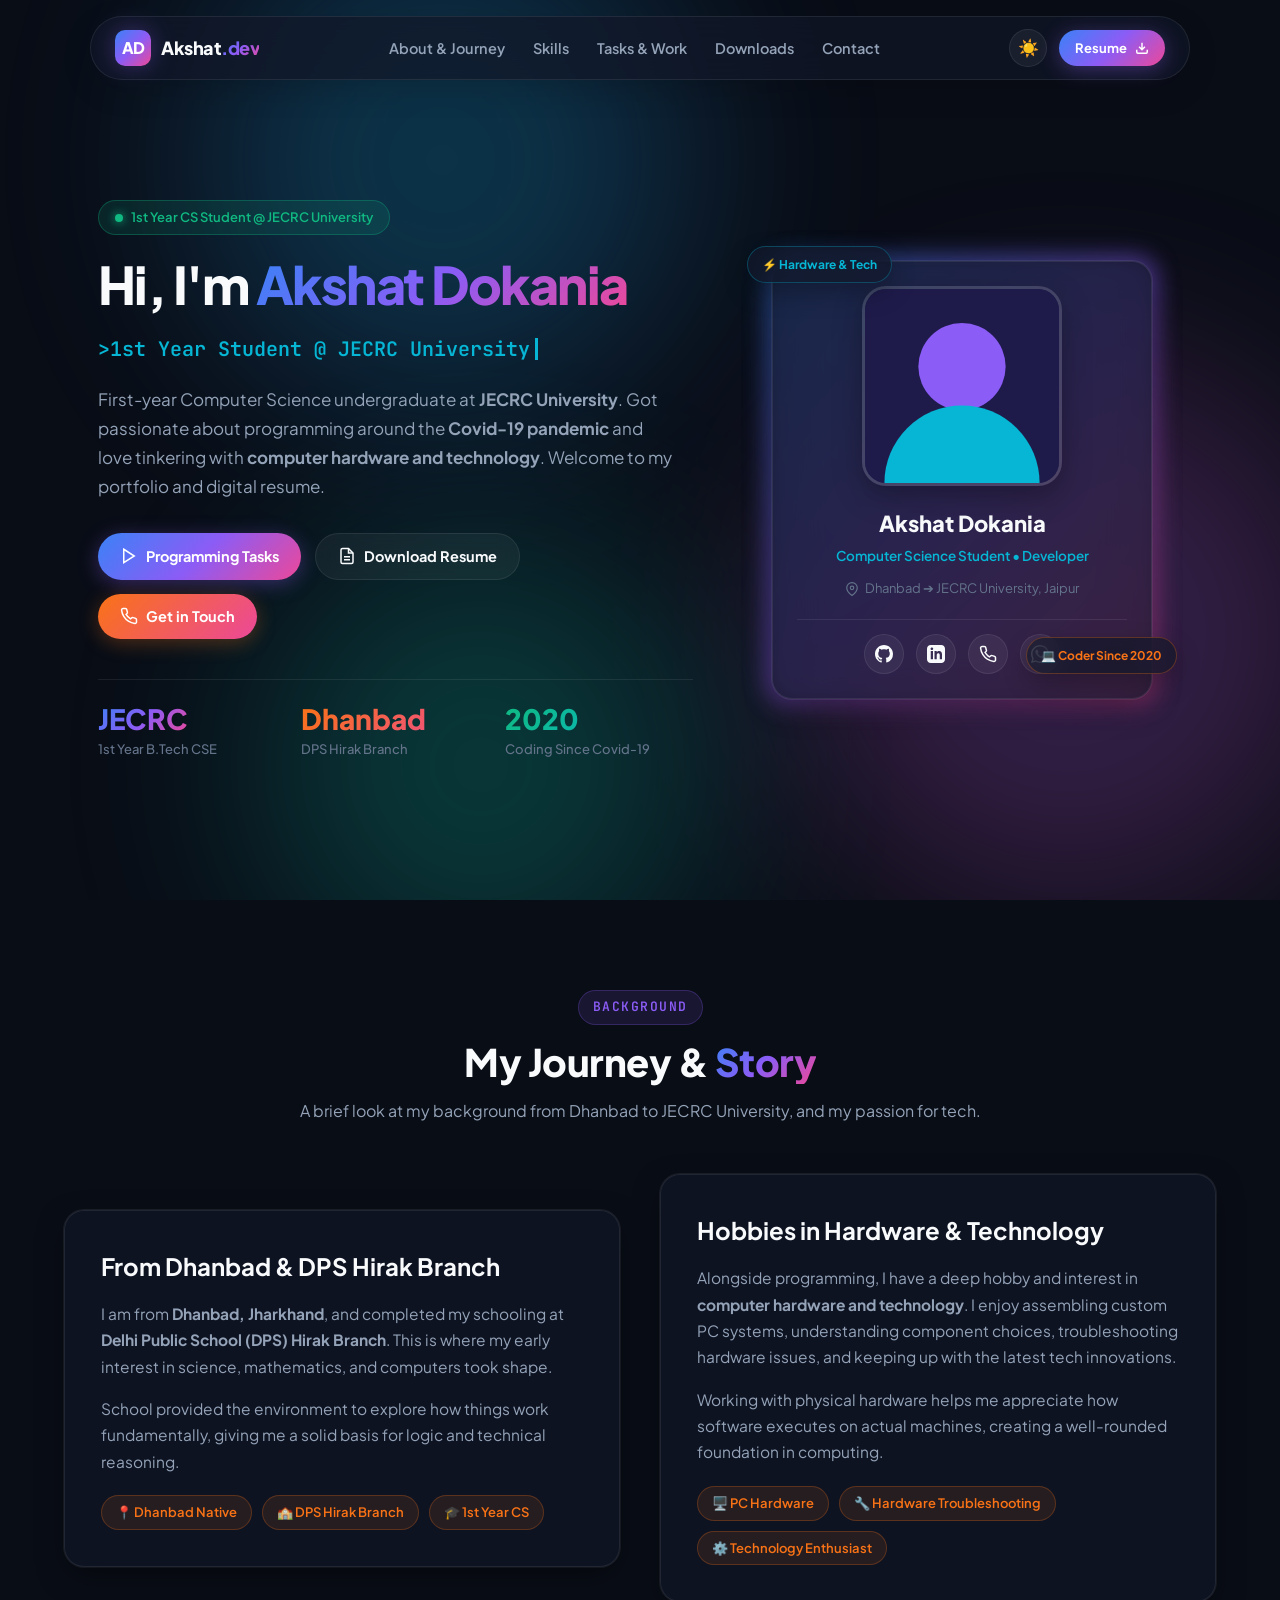
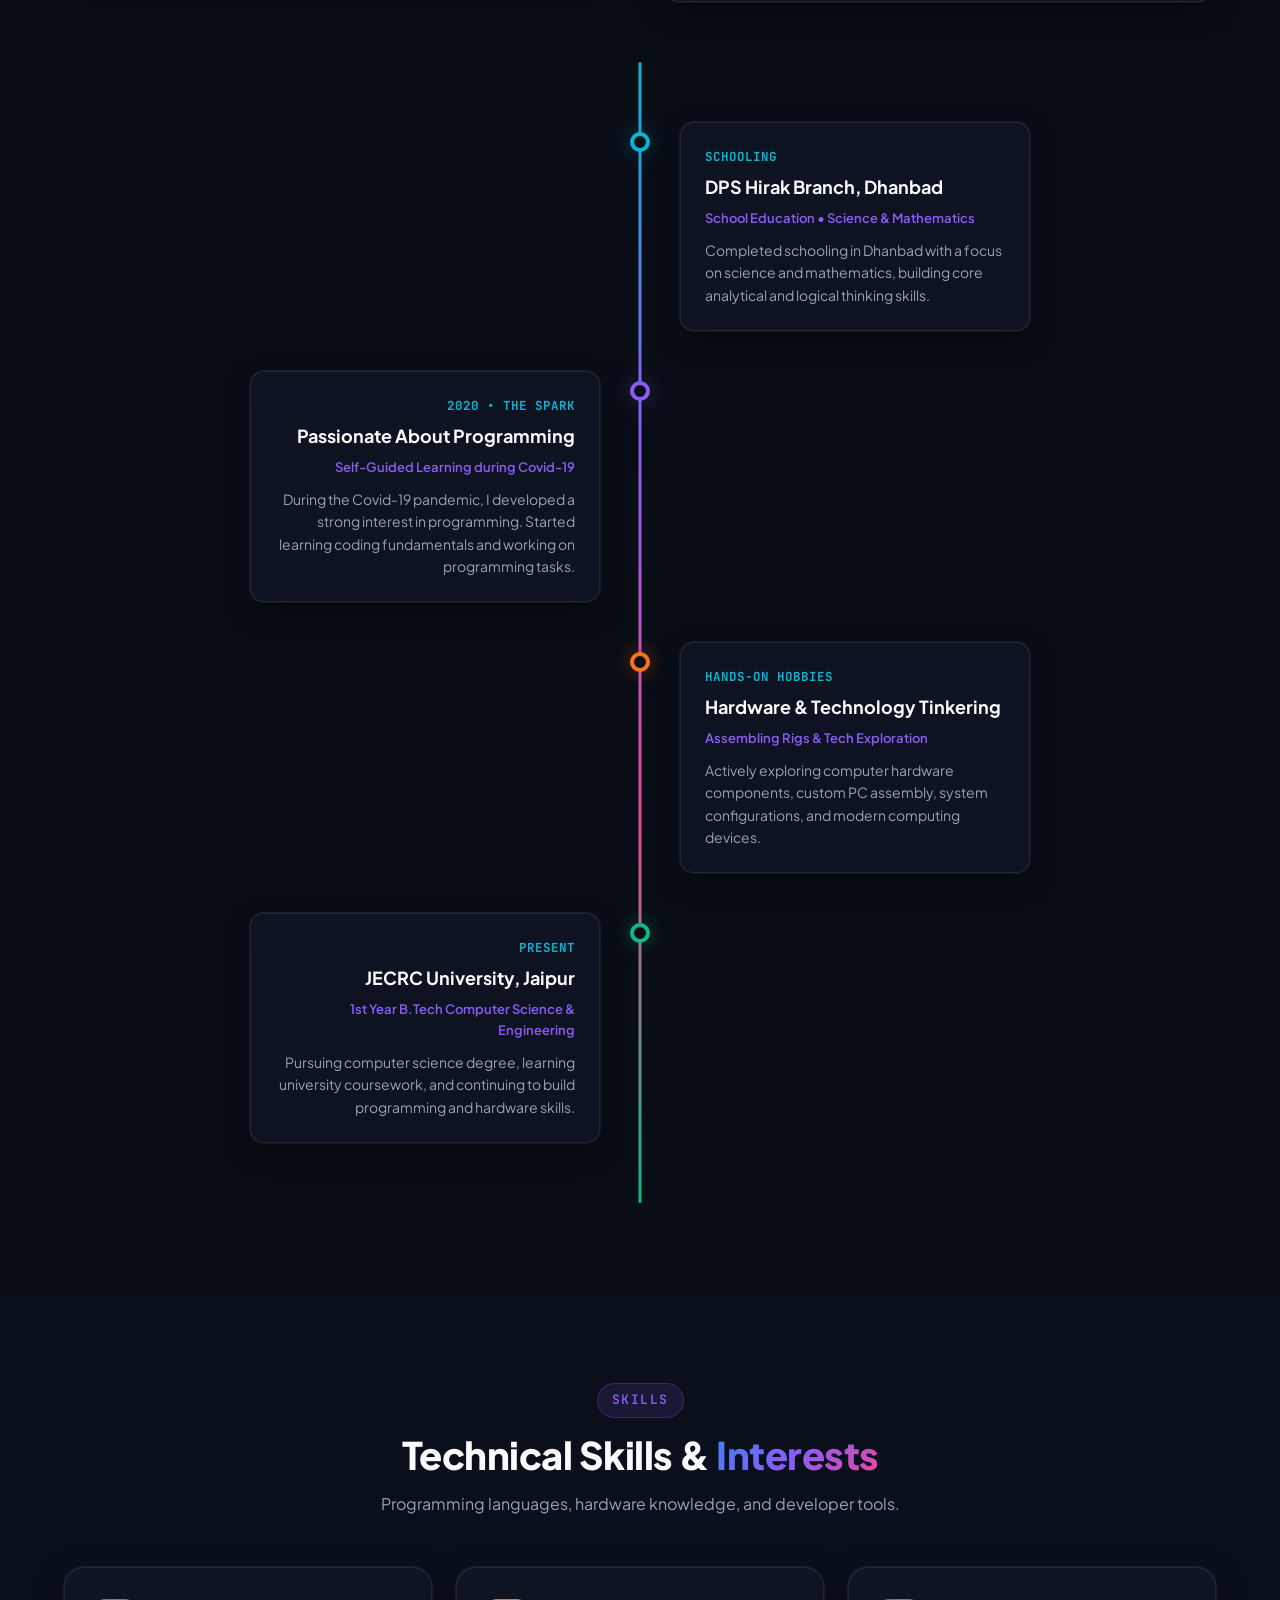
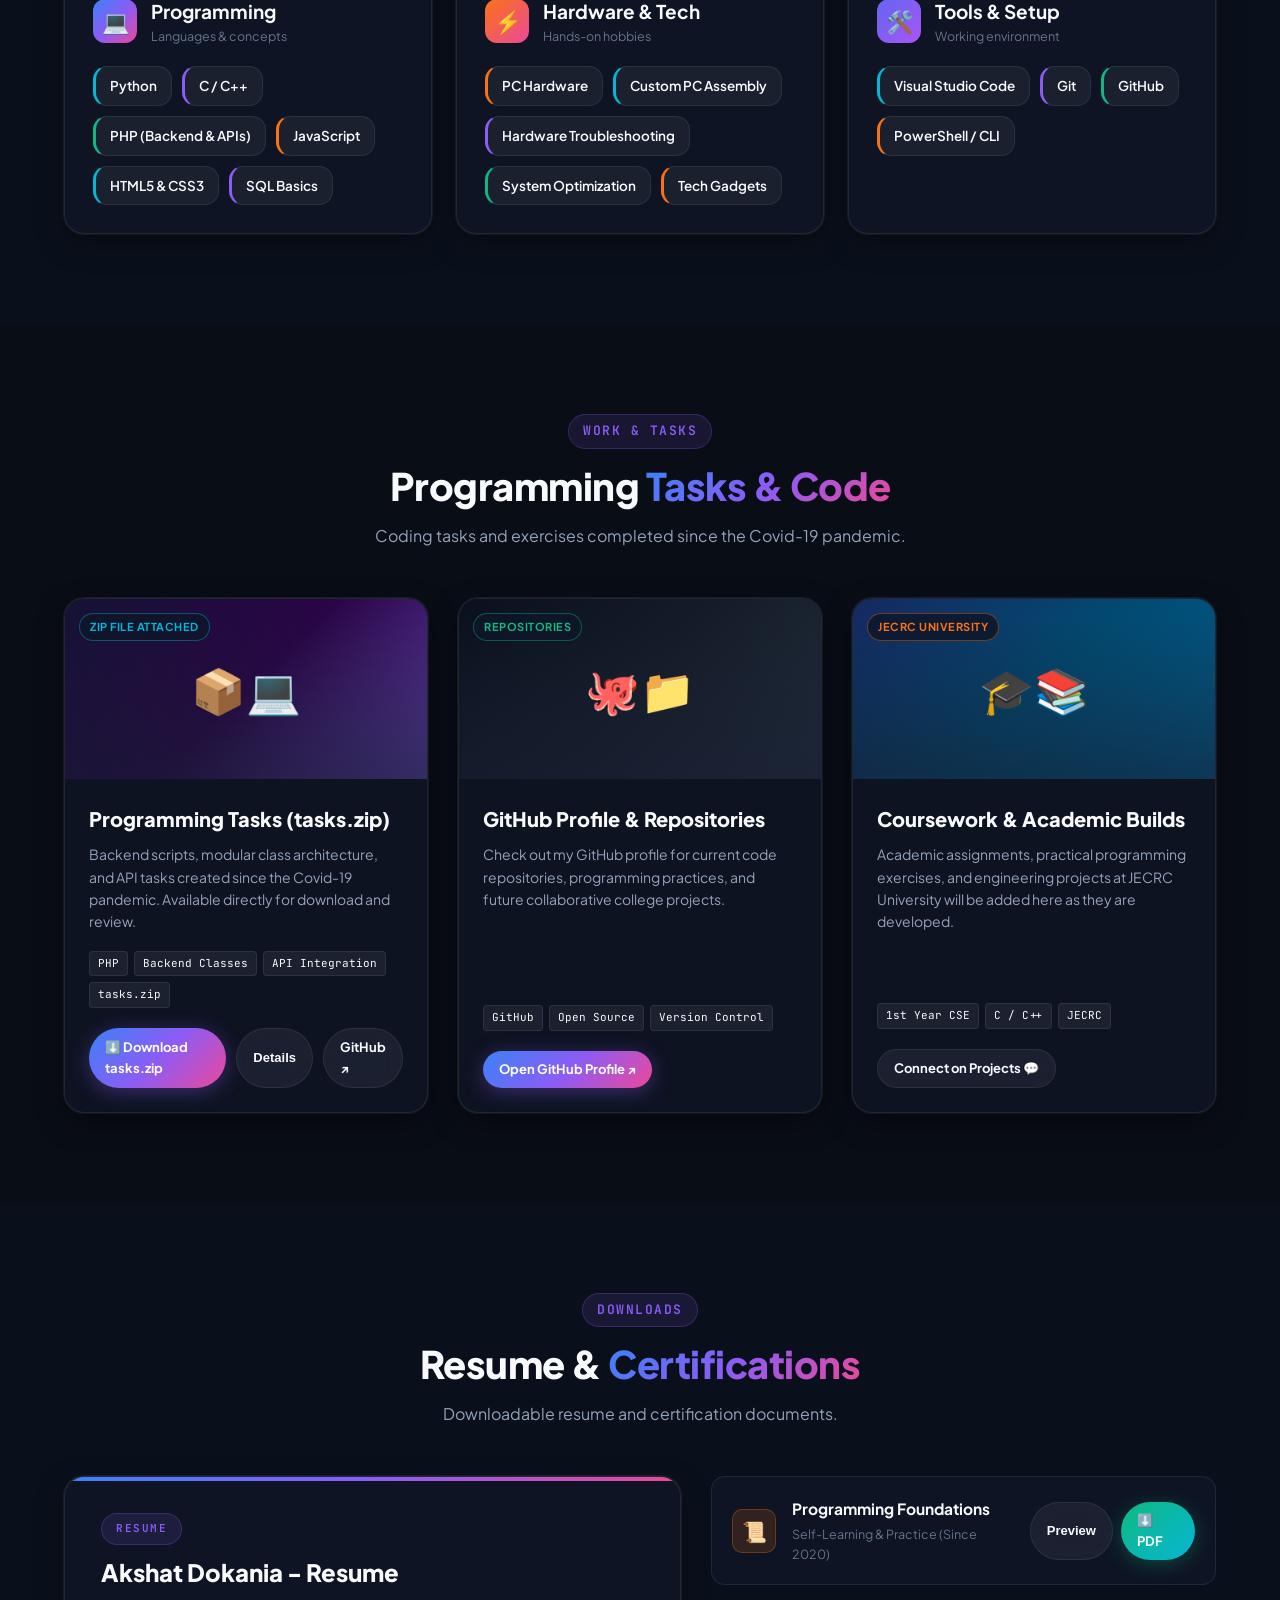
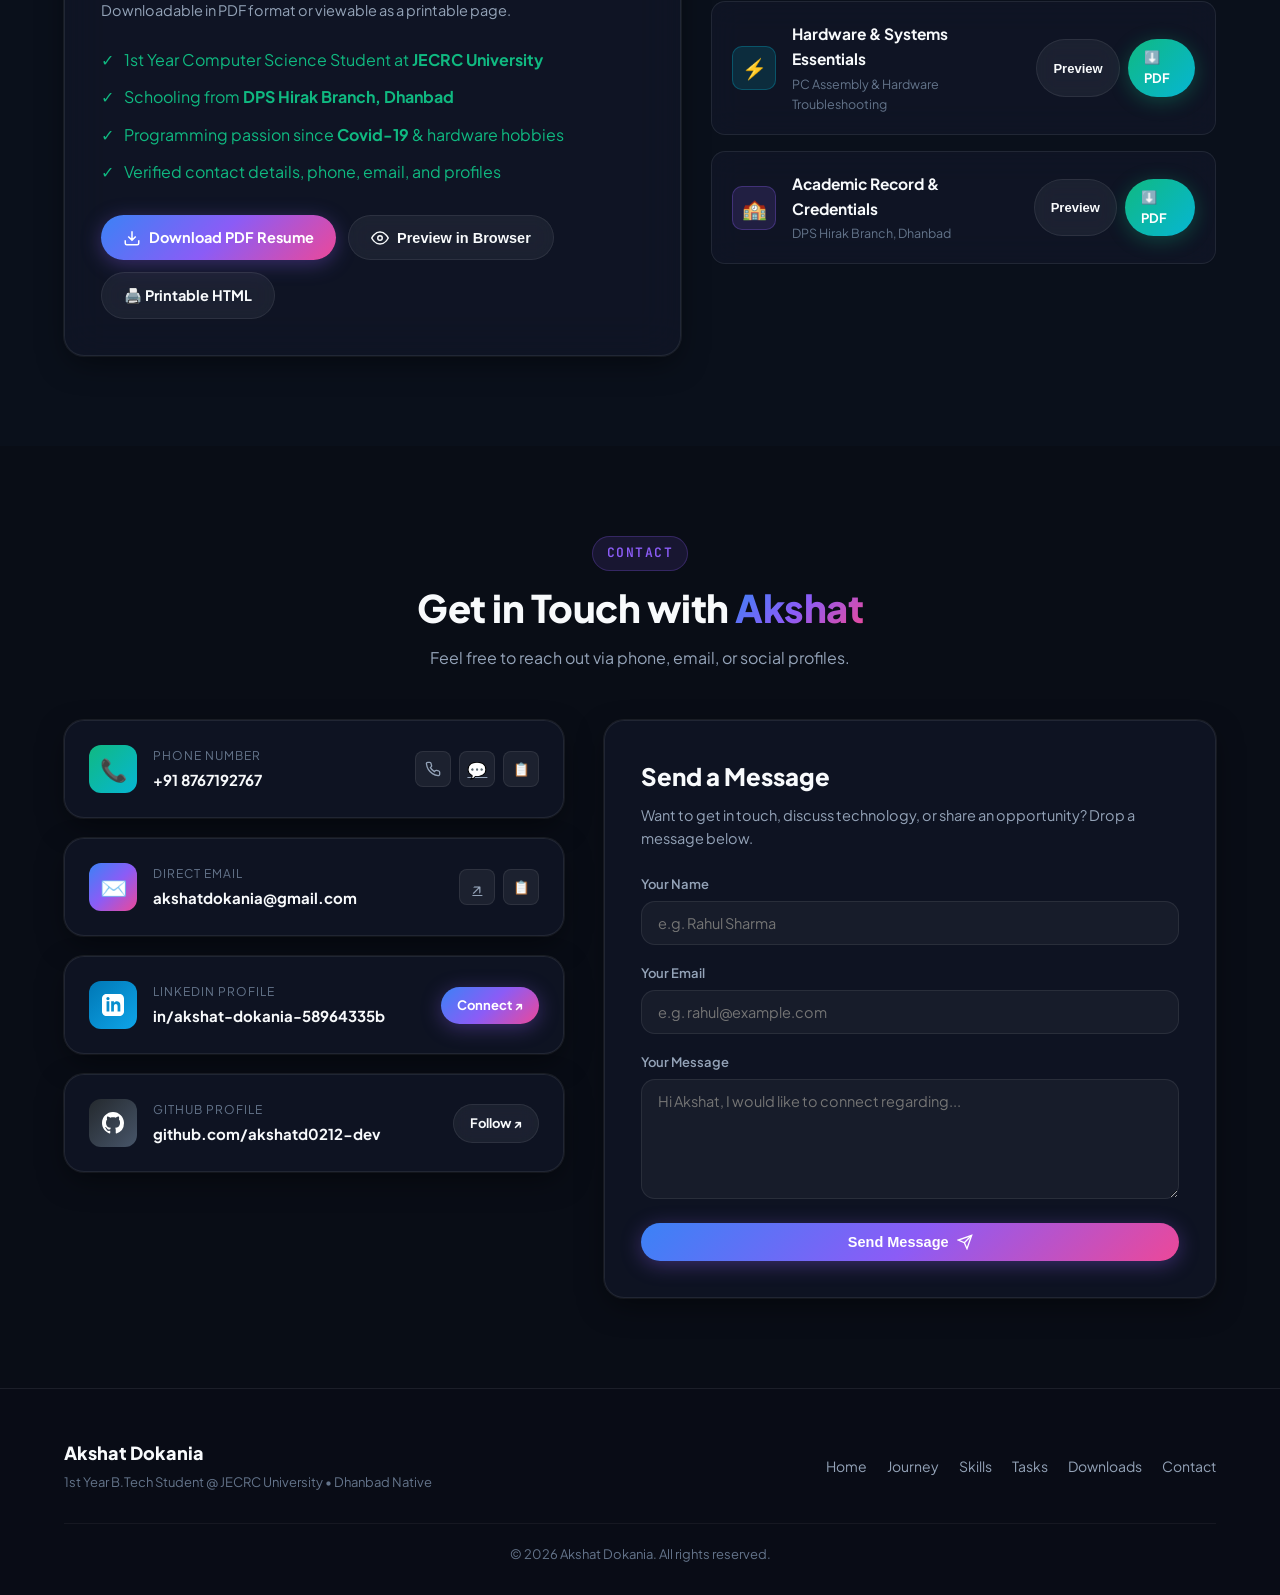
==== commit 3cfe6e91: "Add files via upload" ====
--- a/index.html
+++ b/index.html
@@ -288,9 +288,10 @@
           <div class="skill-tags-wrap">
             <span class="skill-badge-pill pill-cyan">Python</span>
             <span class="skill-badge-pill pill-purple">C / C++</span>
-            <span class="skill-badge-pill pill-emerald">JavaScript</span>
-            <span class="skill-badge-pill pill-orange">HTML5 & CSS3</span>
-            <span class="skill-badge-pill pill-cyan">SQL Basics</span>
+            <span class="skill-badge-pill pill-emerald">PHP (Backend & APIs)</span>
+            <span class="skill-badge-pill pill-orange">JavaScript</span>
+            <span class="skill-badge-pill pill-cyan">HTML5 & CSS3</span>
+            <span class="skill-badge-pill pill-purple">SQL Basics</span>
           </div>
         </div>
 
@@ -351,22 +352,26 @@
           <div class="project-banner">
             <div class="project-banner-bg" style="background: linear-gradient(135deg, #1e1b4b, #3b0764, #8b5cf6);"></div>
             <div class="banner-overlay"></div>
-            <div class="project-tag-pill" style="color: var(--cyan); border-color: rgba(6,182,212,0.4);">ZIP FILE ARCHIVE</div>
+            <div class="project-tag-pill" style="color: var(--cyan); border-color: rgba(6,182,212,0.4);">ZIP FILE ATTACHED</div>
             <div style="font-size: 44px; z-index: 1;">📦💻</div>
           </div>
           <div class="project-content">
-            <h3 class="project-title">Programming Tasks (Zip File)</h3>
+            <h3 class="project-title">Programming Tasks (tasks.zip)</h3>
             <p class="project-desc">
-              Tasks and exercises completed during my self-guided learning journey since getting passionate about coding during the Covid-19 pandemic. Available in a zip file and ready to be loaded upon request.
+              Backend scripts, modular class architecture, and API tasks created since the Covid-19 pandemic. Available directly for download and review.
             </p>
             <div class="project-tech-tags">
-              <span class="tech-badge">Zip Archive</span>
-              <span class="tech-badge">Python Tasks</span>
-              <span class="tech-badge">Code Exercises</span>
+              <span class="tech-badge">PHP</span>
+              <span class="tech-badge">Backend Classes</span>
+              <span class="tech-badge">API Integration</span>
+              <span class="tech-badge">tasks.zip</span>
             </div>
             <div class="project-actions">
-              <button class="btn btn-primary btn-sm view-zip-info-btn">
-                Archive Status
+              <a href="tasks.zip" download="tasks.zip" class="btn btn-primary btn-sm">
+                ⬇️ Download tasks.zip
+              </a>
+              <button class="btn btn-secondary btn-sm view-zip-info-btn">
+                Details
               </button>
               <a href="https://github.com/akshatd0212-dev" target="_blank" class="btn btn-secondary btn-sm">
                 GitHub ↗
--- a/css/style.css
+++ b/css/style.css
@@ -898,32 +898,36 @@
   margin-bottom: 0;
 }
 
-.skill-info {
-  display: flex;
-  justify-content: space-between;
+.skill-tags-wrap {
+  display: flex;
+  flex-wrap: wrap;
+  gap: 10px;
+}
+
+.skill-badge-pill {
+  display: inline-flex;
+  align-items: center;
+  gap: 8px;
+  padding: 8px 14px;
+  border-radius: var(--radius-md);
   font-size: 13.5px;
   font-weight: 600;
-  margin-bottom: 6px;
-}
-
-.skill-bar-bg {
-  width: 100%;
-  height: 7px;
-  background: rgba(255, 255, 255, 0.08);
-  border-radius: var(--radius-full);
-  overflow: hidden;
-}
-
-.skill-bar-fill {
-  height: 100%;
-  border-radius: var(--radius-full);
-  transition: width 1.2s ease-out;
-}
-
-.fill-cyan { background: linear-gradient(90deg, #06b6d4, #3b82f6); }
-.fill-purple { background: linear-gradient(90deg, #8b5cf6, #ec4899); }
-.fill-orange { background: linear-gradient(90deg, #f97316, #f59e0b); }
-.fill-emerald { background: linear-gradient(90deg, #10b981, #06b6d4); }
+  background: rgba(255, 255, 255, 0.05);
+  border: 1px solid var(--border-subtle);
+  color: var(--text-primary);
+  transition: var(--transition);
+}
+
+.skill-badge-pill:hover {
+  background: rgba(255, 255, 255, 0.1);
+  border-color: var(--cyan);
+  transform: translateY(-2px);
+}
+
+.skill-badge-pill.pill-cyan { border-left: 3px solid var(--cyan); }
+.skill-badge-pill.pill-purple { border-left: 3px solid var(--violet); }
+.skill-badge-pill.pill-orange { border-left: 3px solid var(--orange); }
+.skill-badge-pill.pill-emerald { border-left: 3px solid var(--emerald); }
 
 /* ==========================================================================
    PROJECTS SECTION
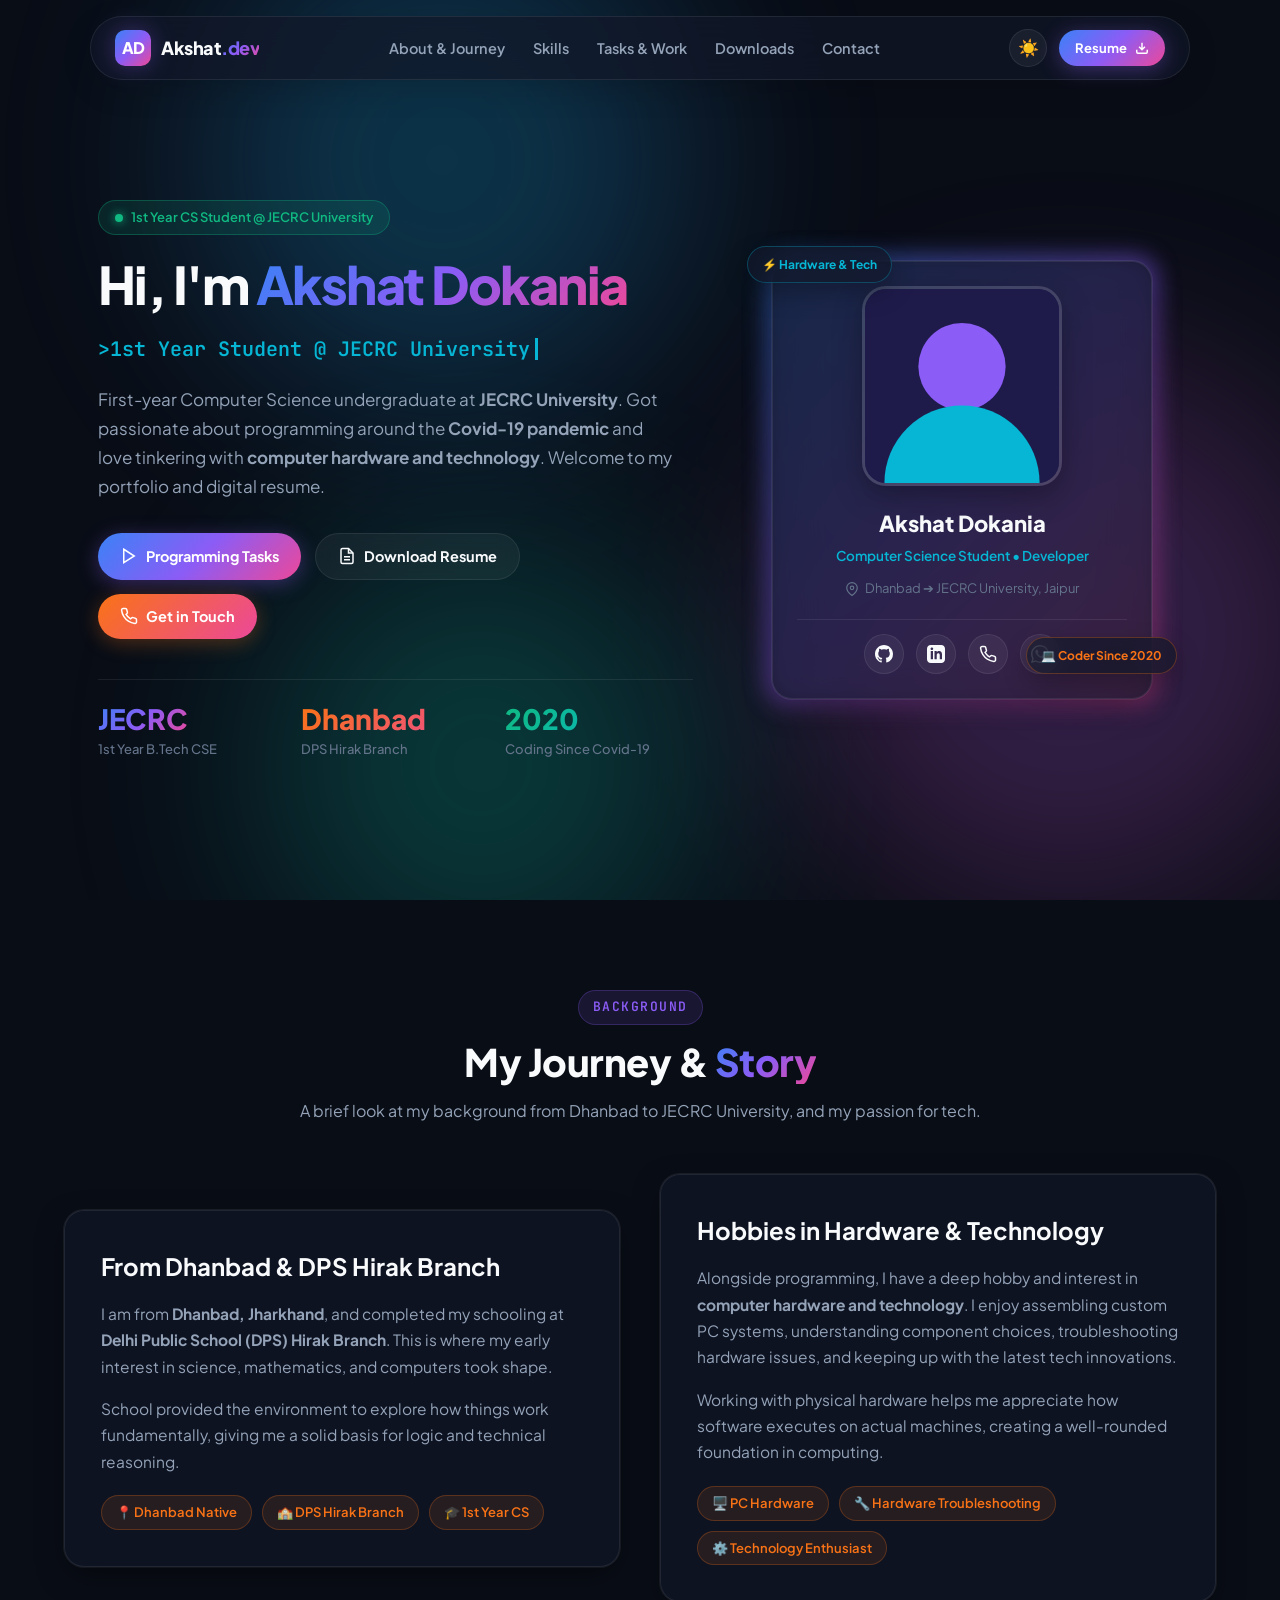
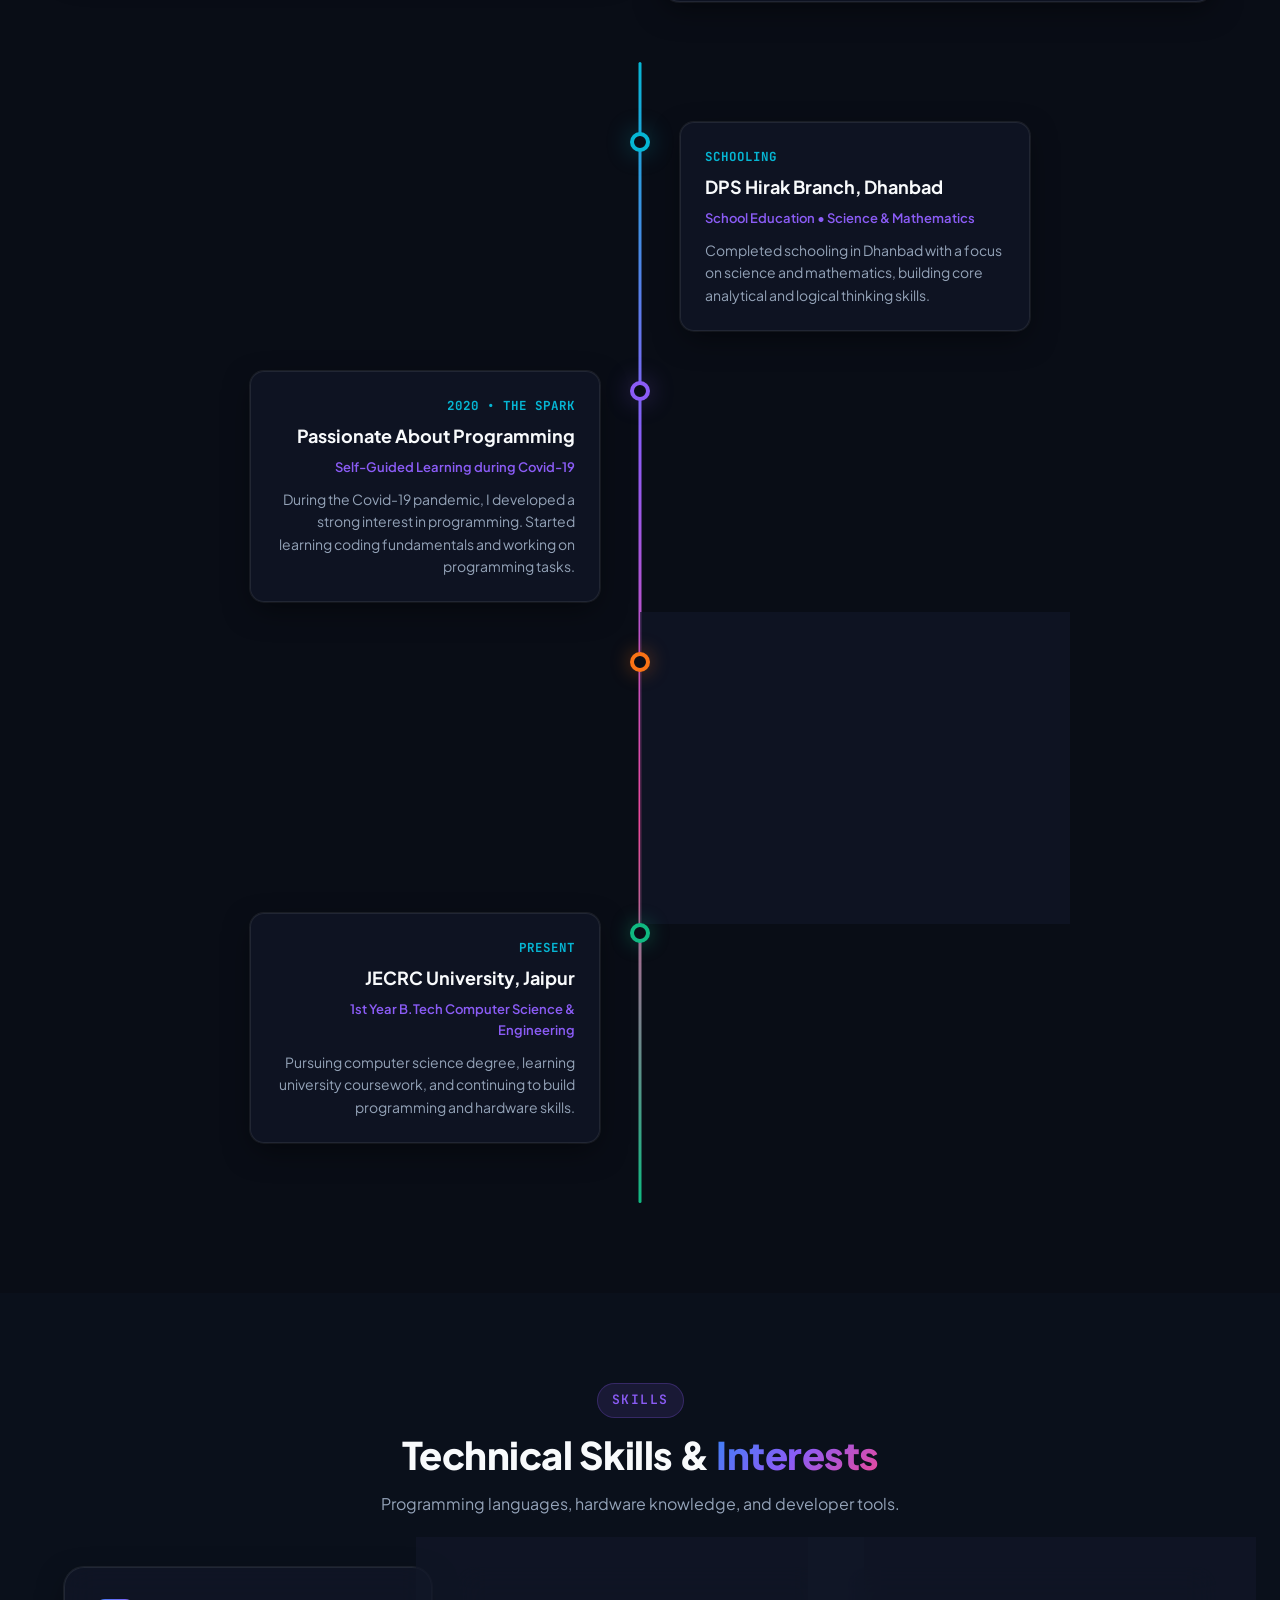
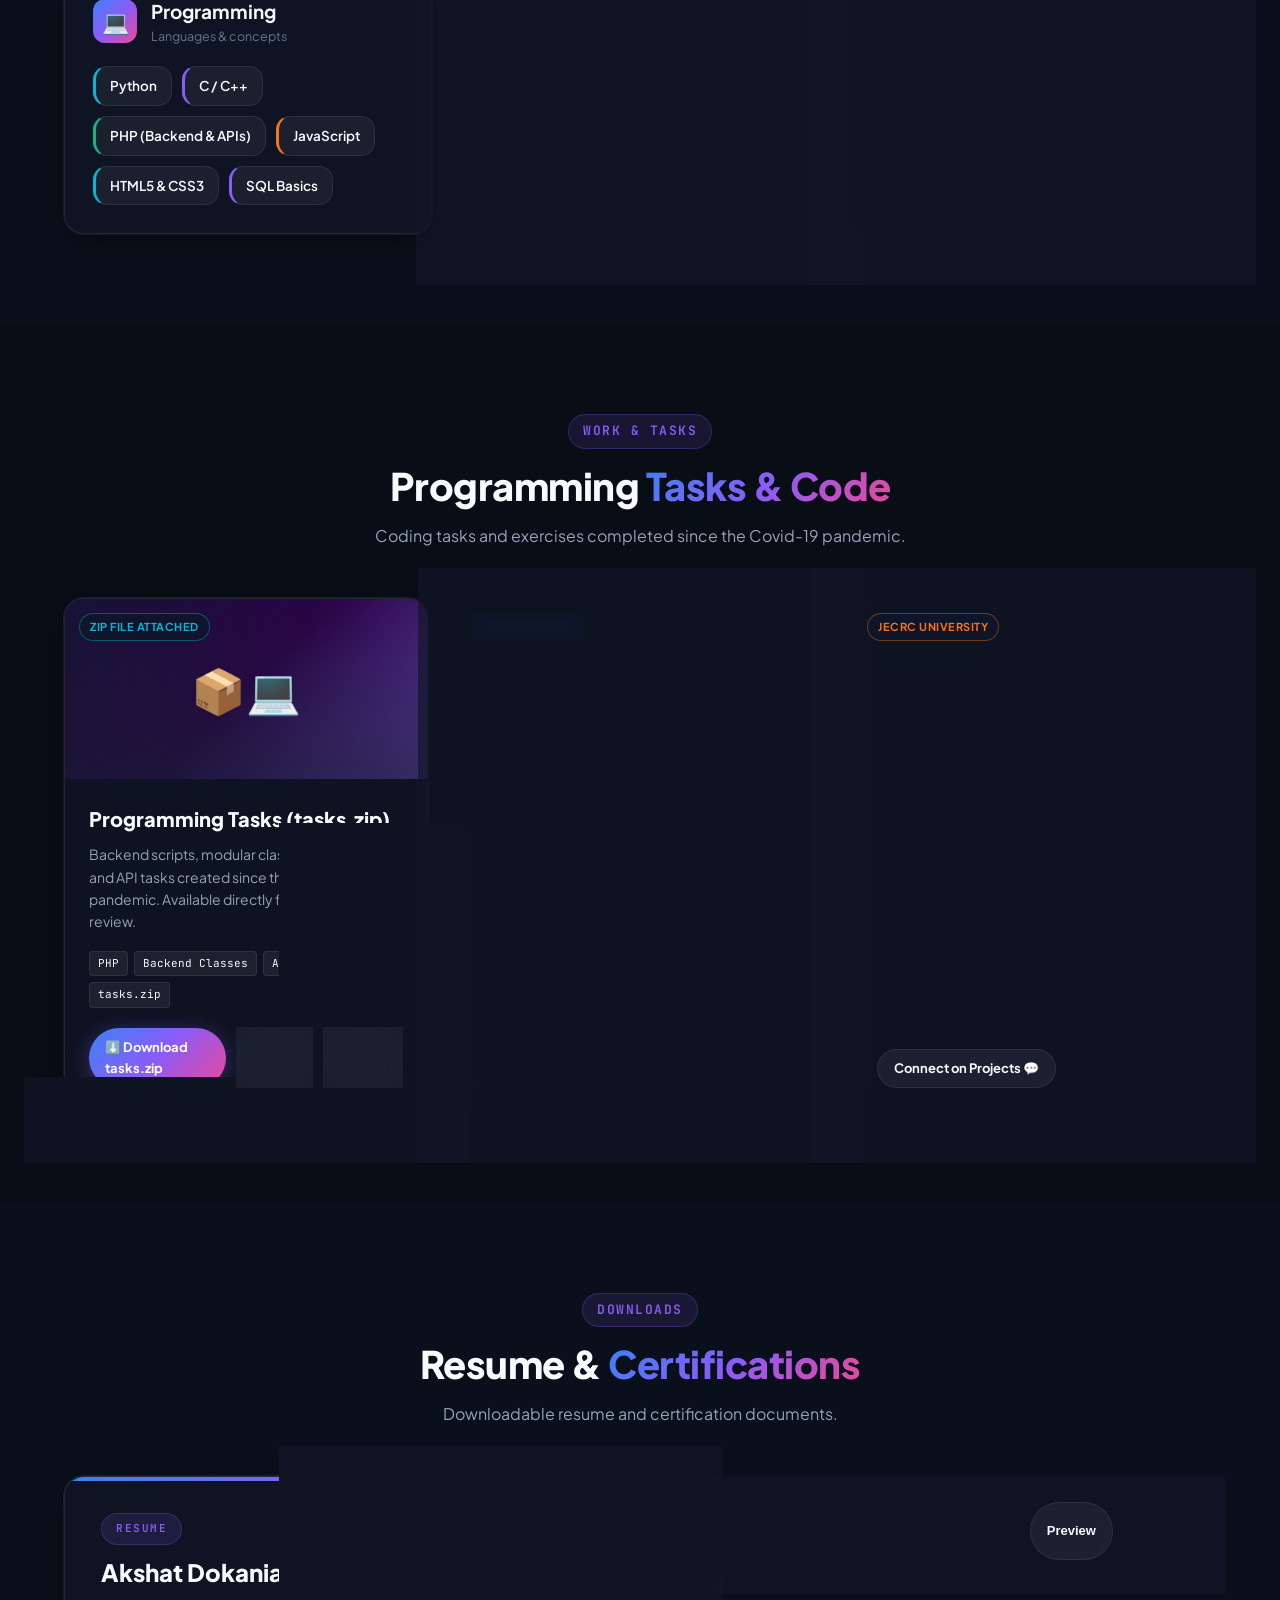
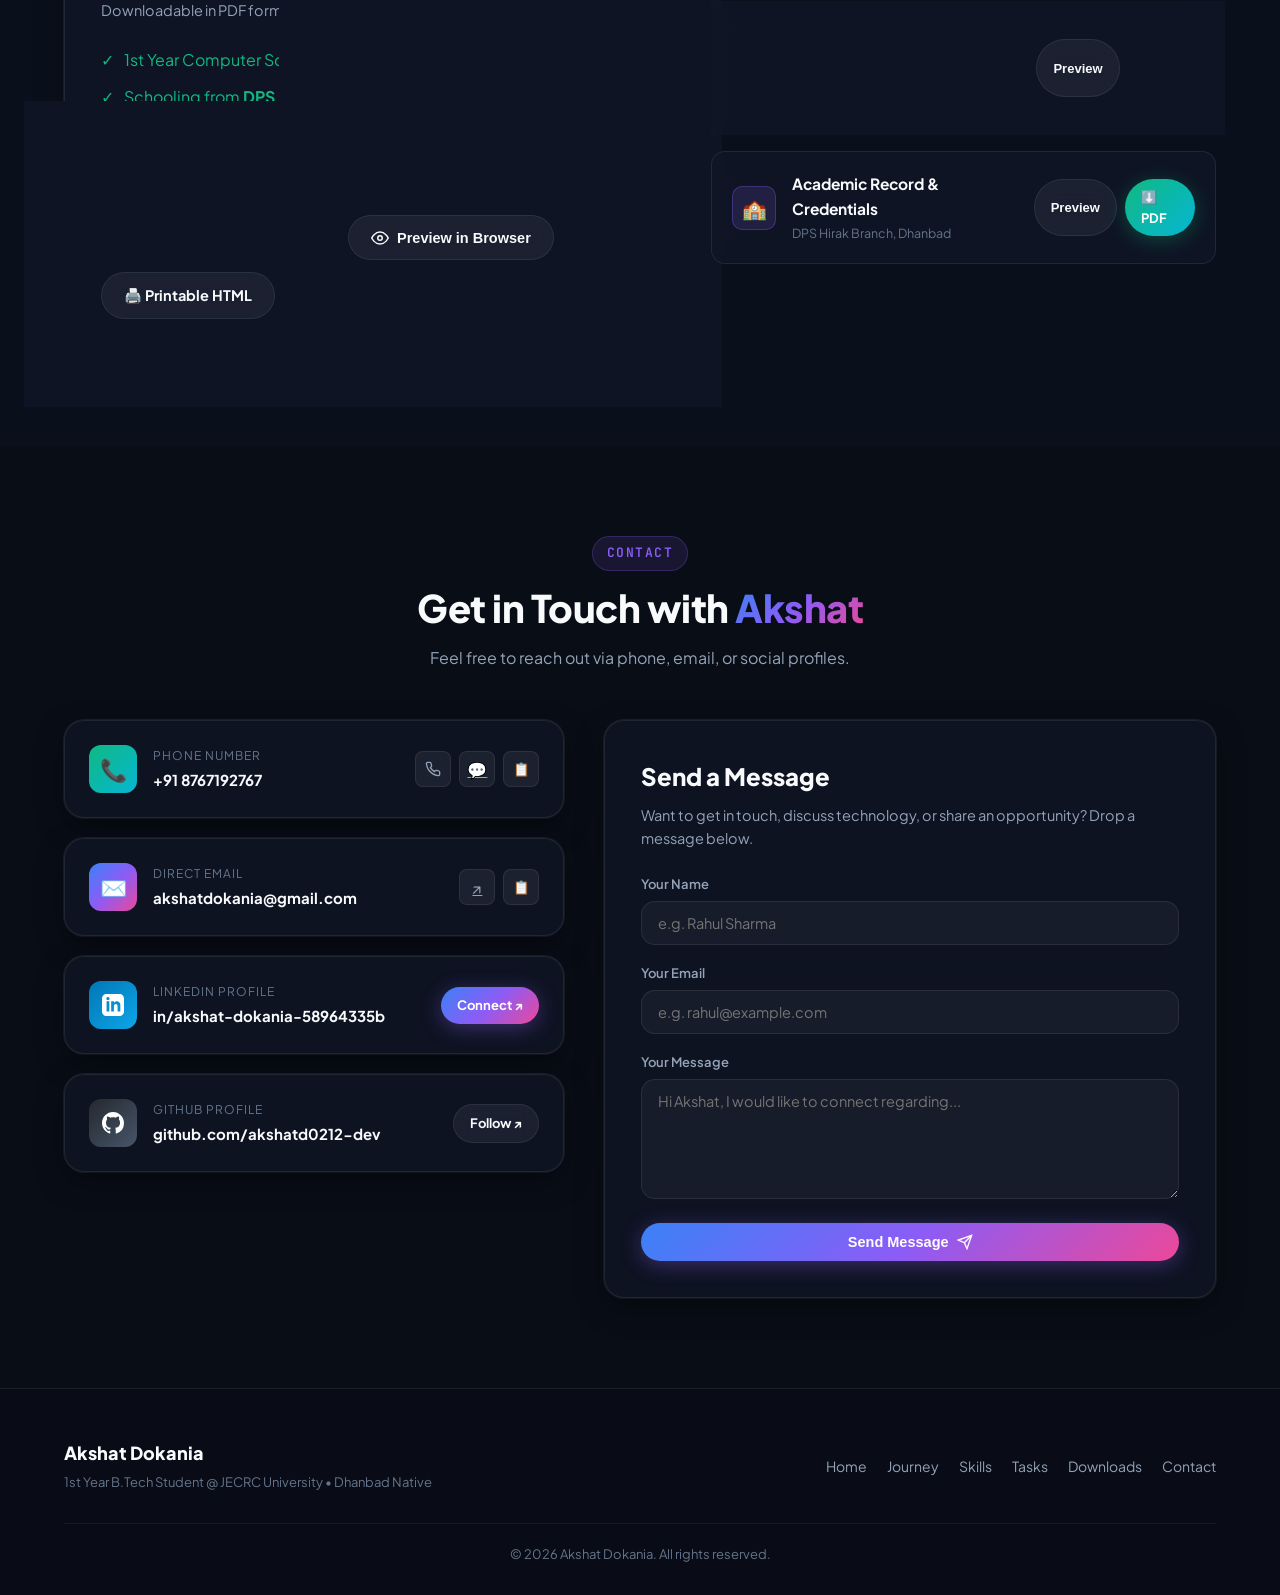
==== commit 8e214747: "Add files via upload" ====
--- a/index.html
+++ b/index.html
@@ -126,7 +126,21 @@
 
             <div class="avatar-card">
               <div class="profile-img-box">
-                <img src="assets/images/profile.jpg" alt="Akshat Dokania - Profile Photo" onerror="this.onerror=null; this.src='data:image/svg+xml;utf8,<svg xmlns=\'http://www.w3.org/2000/svg\' viewBox=\'0 0 200 200\'><rect width=\'200\' height=\'200\' fill=\'%231e1b4b\'/><circle cx=\'100\' cy=\'80\' r=\'45\' fill=\'%238b5cf6\'/><circle cx=\'100\' cy=\'200\' r=\'80\' fill=\'%2306b6d4\'/></svg>'">
+                <img id="profile-avatar-img" src="assets/images/profile.jpg" alt="Akshat Dokania - Profile Photo" onerror="
+                  if (!this.dataset.tried) {
+                    this.dataset.tried = 1;
+                    this.src = 'assets/images/profile.png';
+                  } else if (this.dataset.tried == 1) {
+                    this.dataset.tried = 2;
+                    this.src = 'profile.jpg';
+                  } else if (this.dataset.tried == 2) {
+                    this.dataset.tried = 3;
+                    this.src = 'profile.png';
+                  } else {
+                    this.onerror = null;
+                    this.src = 'data:image/svg+xml;utf8,<svg xmlns=\'http://www.w3.org/2000/svg\' viewBox=\'0 0 200 200\'><rect width=\'200\' height=\'200\' fill=\'%231e1b4b\'/><circle cx=\'100\' cy=\'80\' r=\'45\' fill=\'%238b5cf6\'/><circle cx=\'100\' cy=\'200\' r=\'80\' fill=\'%2306b6d4\'/></svg>';
+                  }
+                ">
               </div>
 
               <h2 class="avatar-card-name">Akshat Dokania</h2>
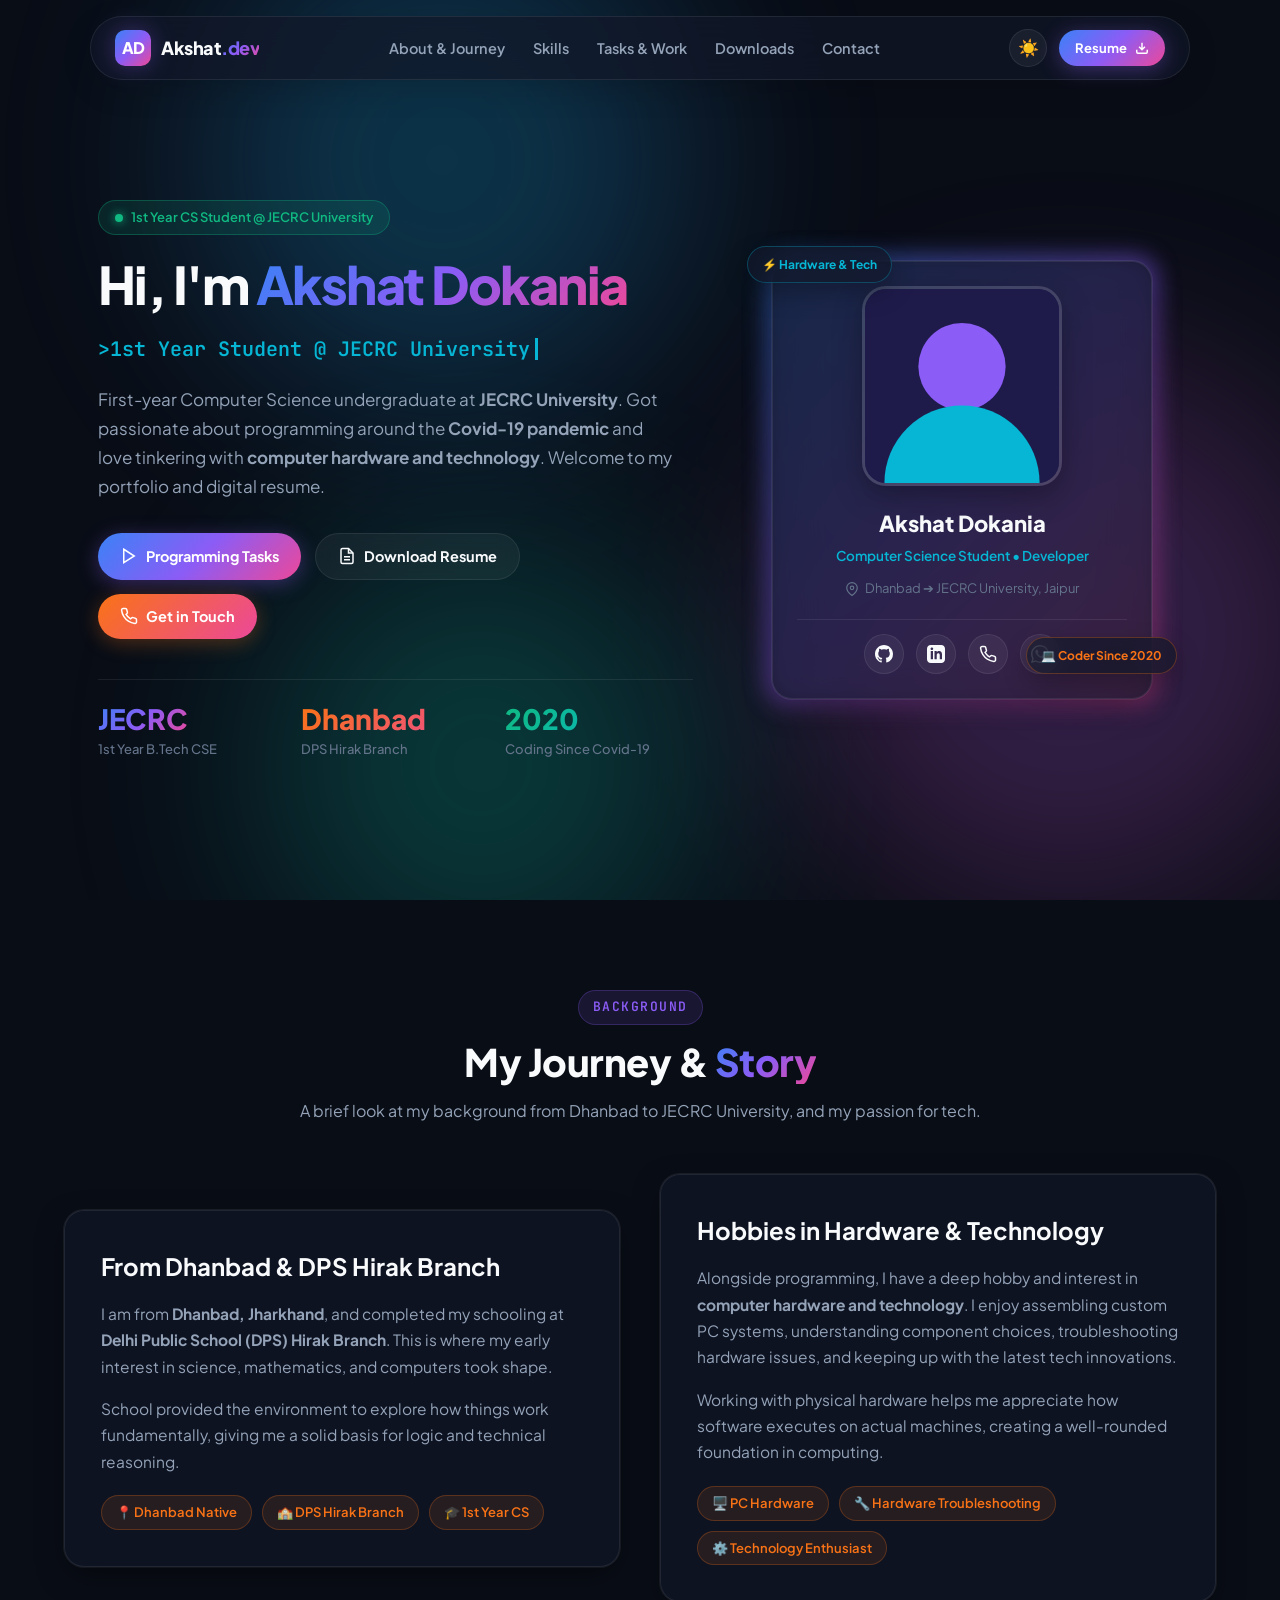
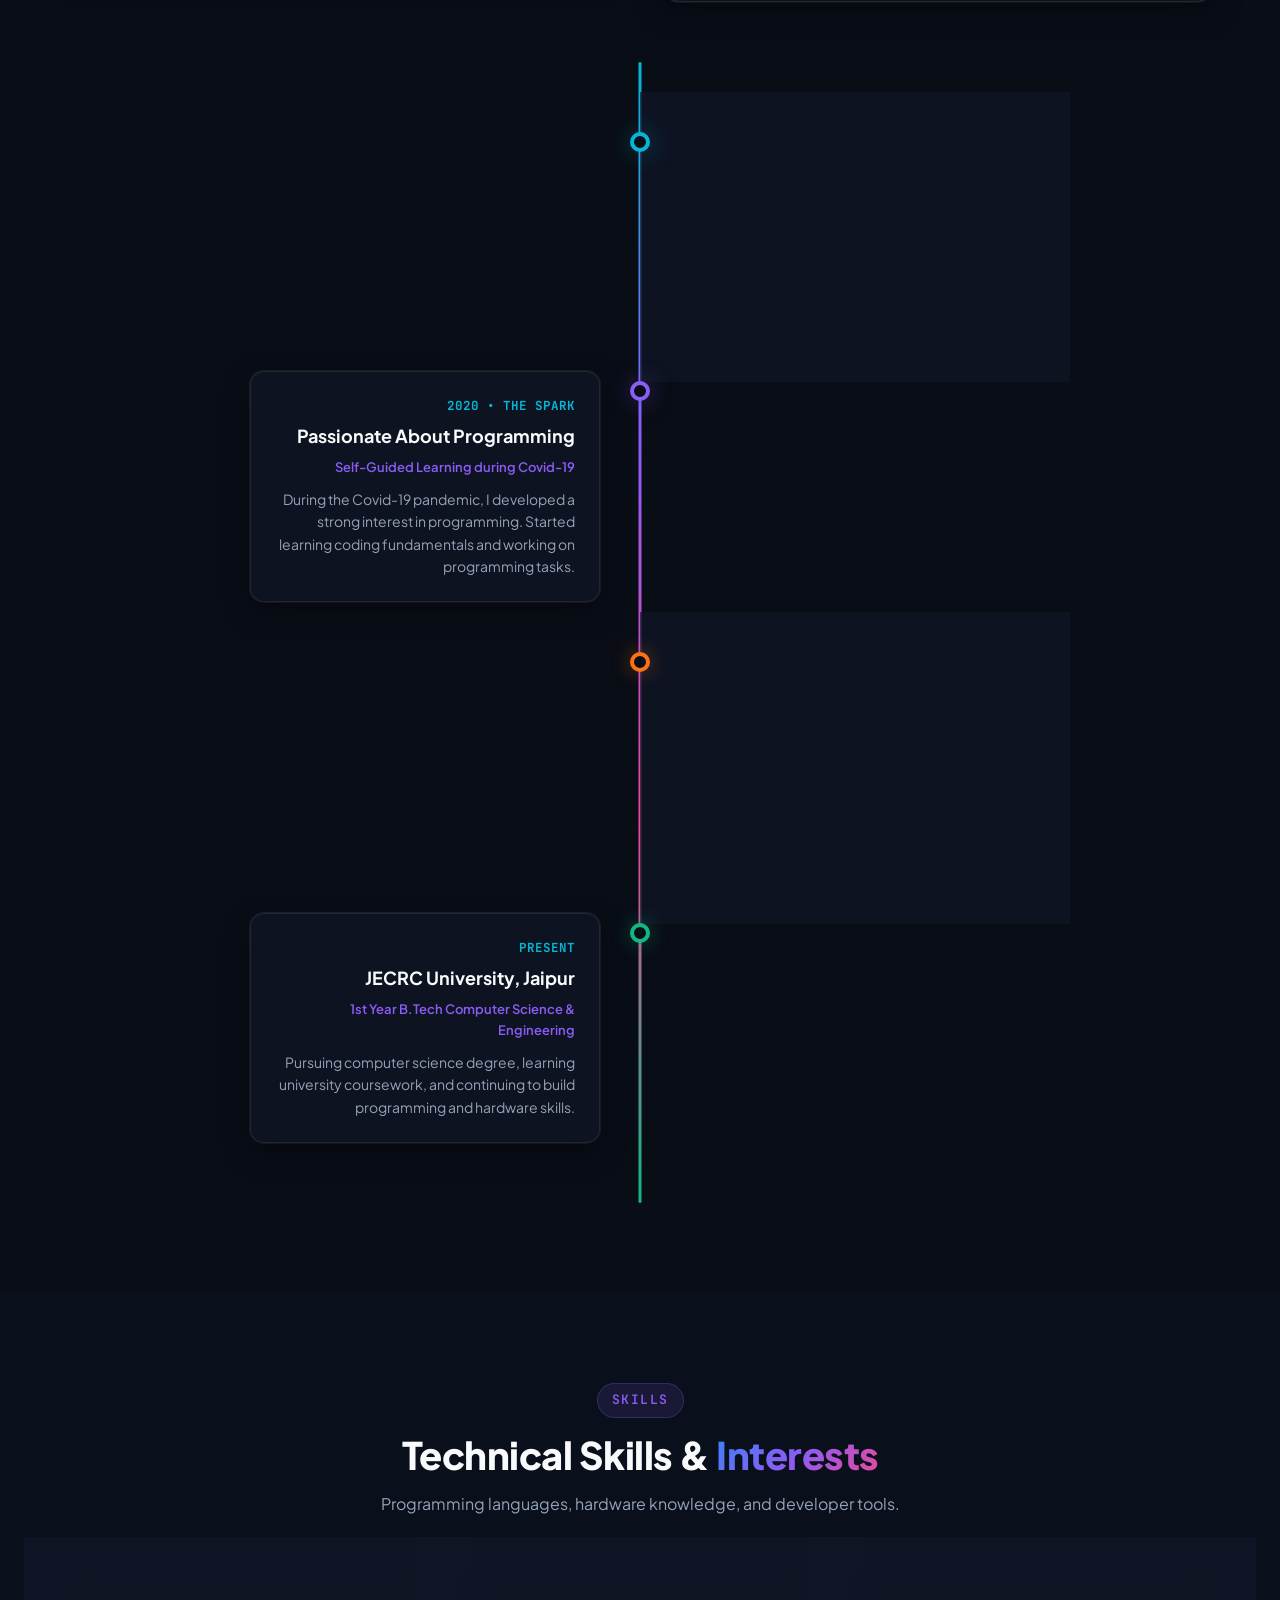
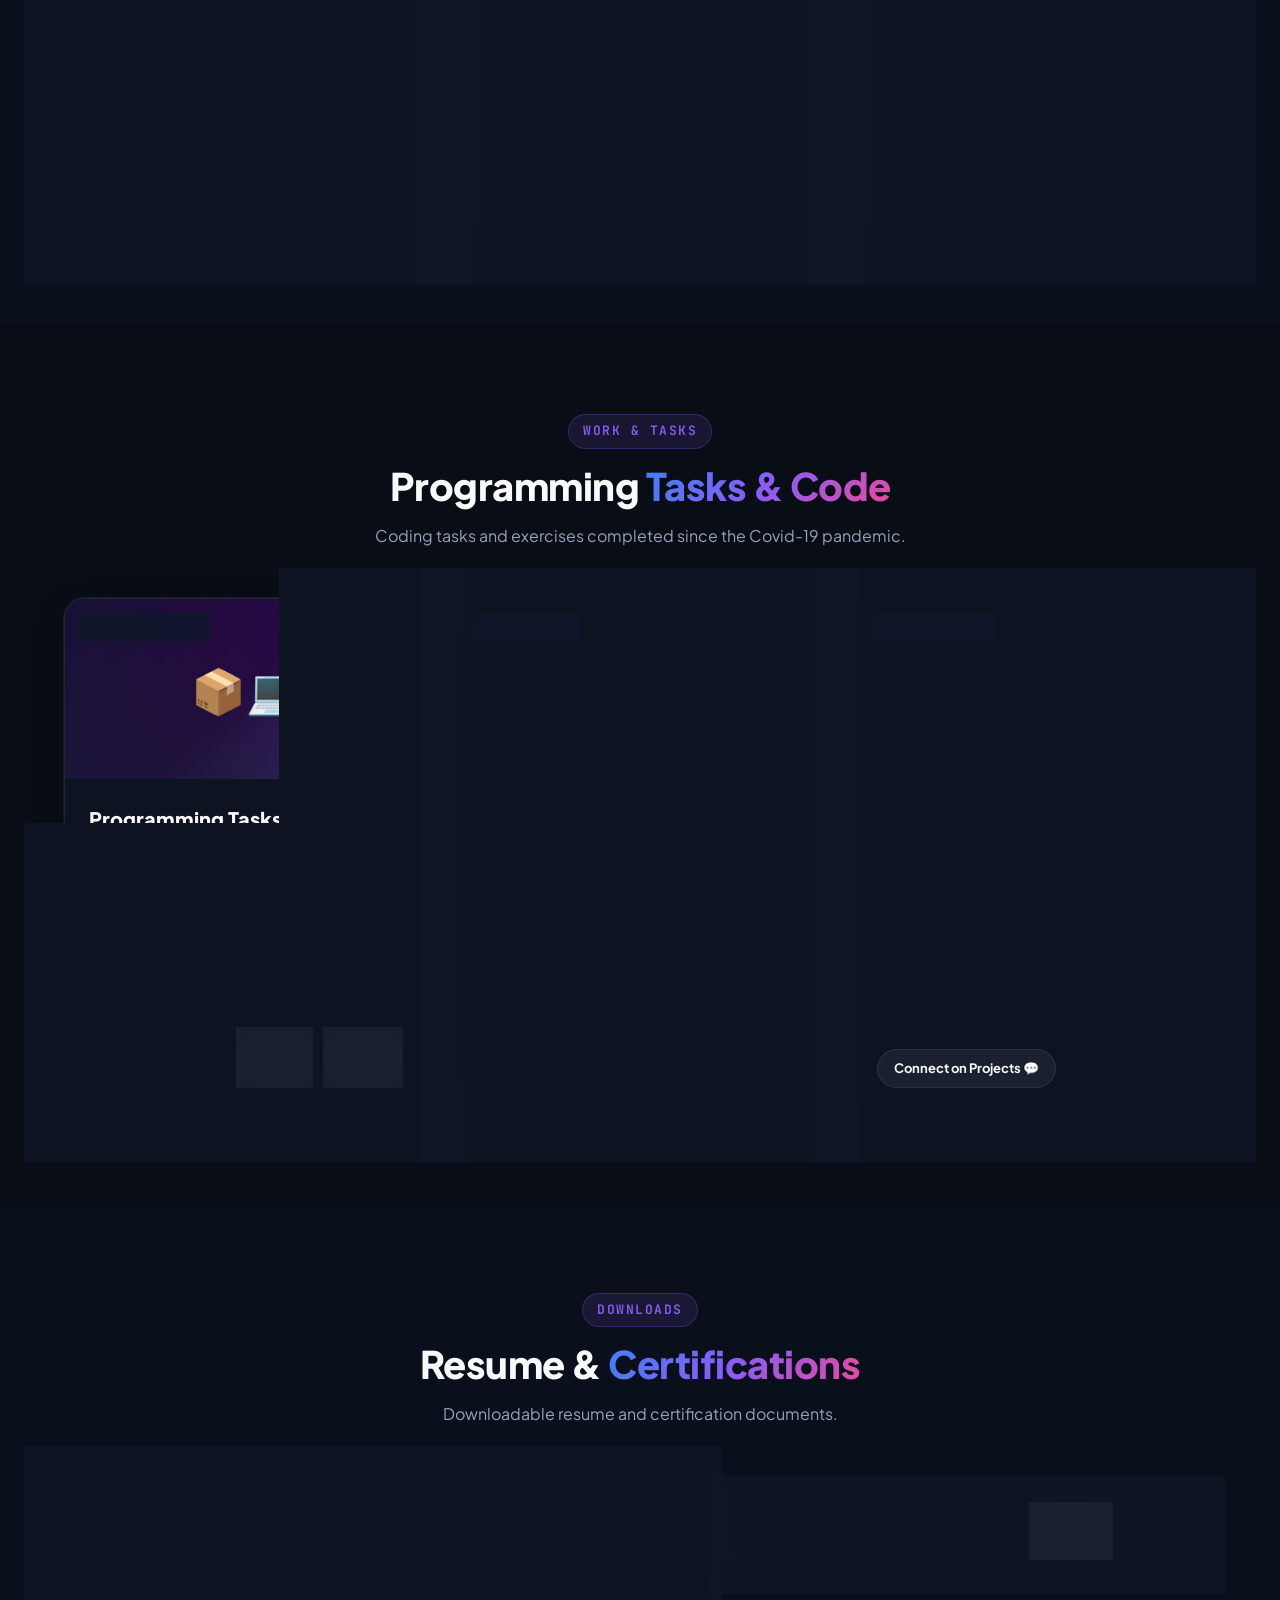
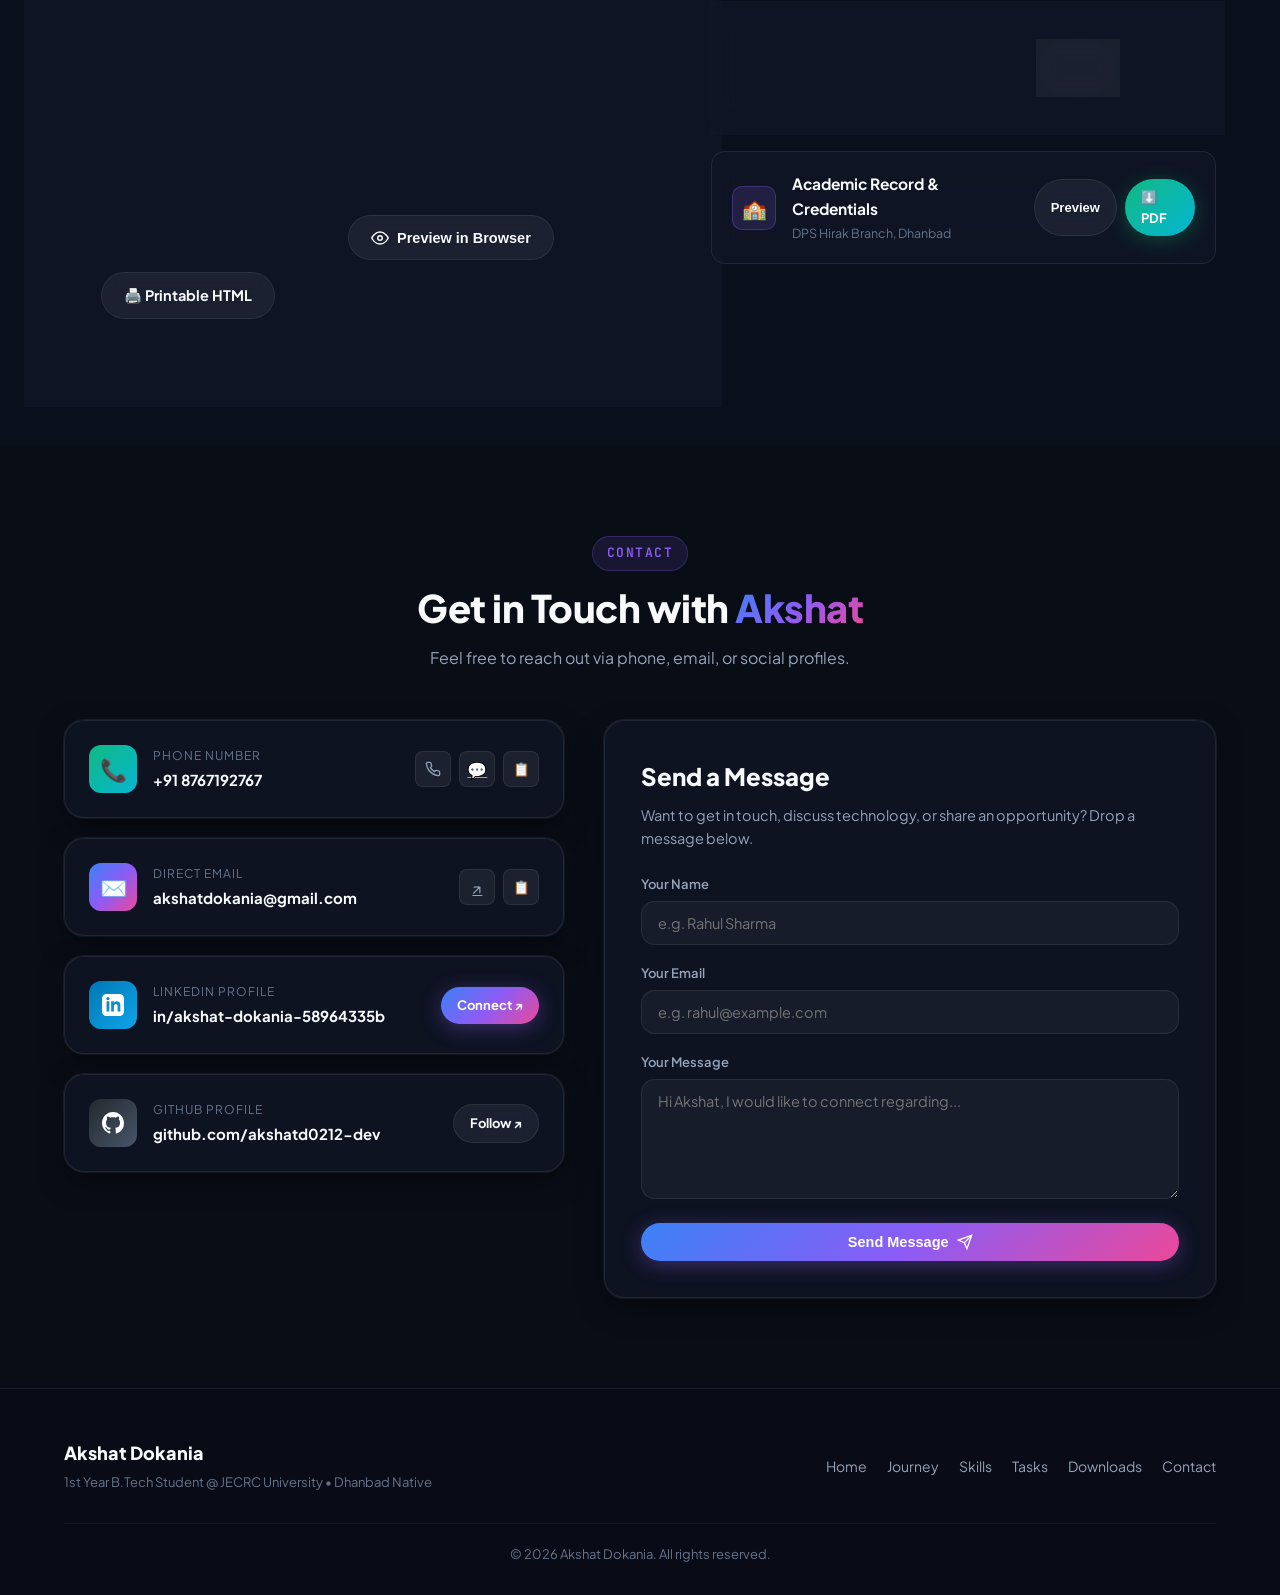
==== commit 7fab5224: "Update index.html" ====
--- a/index.html
+++ b/index.html
@@ -8,7 +8,8 @@
   <meta name="author" content="Akshat Dokania">
 
   <title>Akshat Dokania | Portfolio & Resume</title>
-
+  <script src="https://cdn.botpress.cloud/webchat/v5.0/inject.js"></script>
+  <script src="https://files.bpcontent.cloud/2026/09/19/05/20260919052601-ZZRYM7UK.js" defer></script>
   <!-- Favicon -->
   <link rel="icon" href="data:image/svg+xml,<svg xmlns=%22http://www.w3.org/2000/svg%22 viewBox=%220 0 100 100%22><text y=%22.9em%22 font-size=%2290%22>🚀</text></svg>">
 
